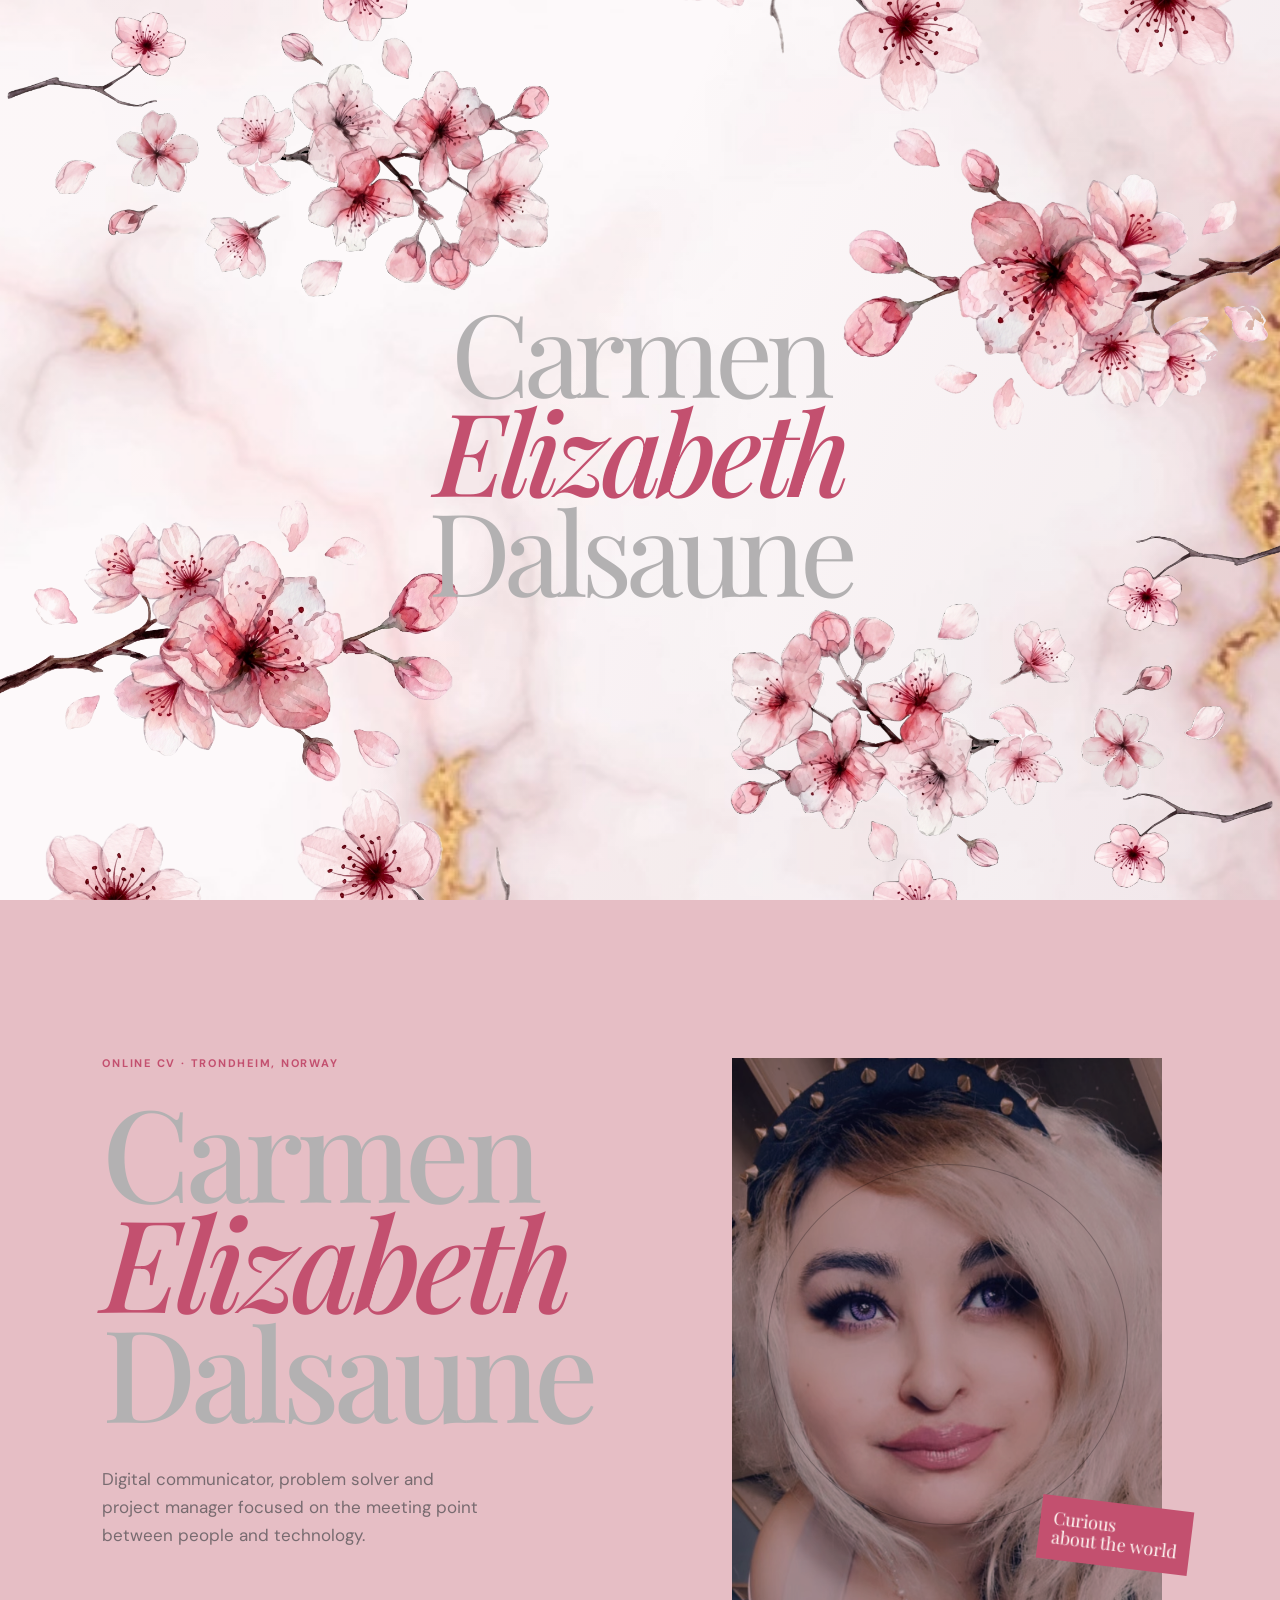
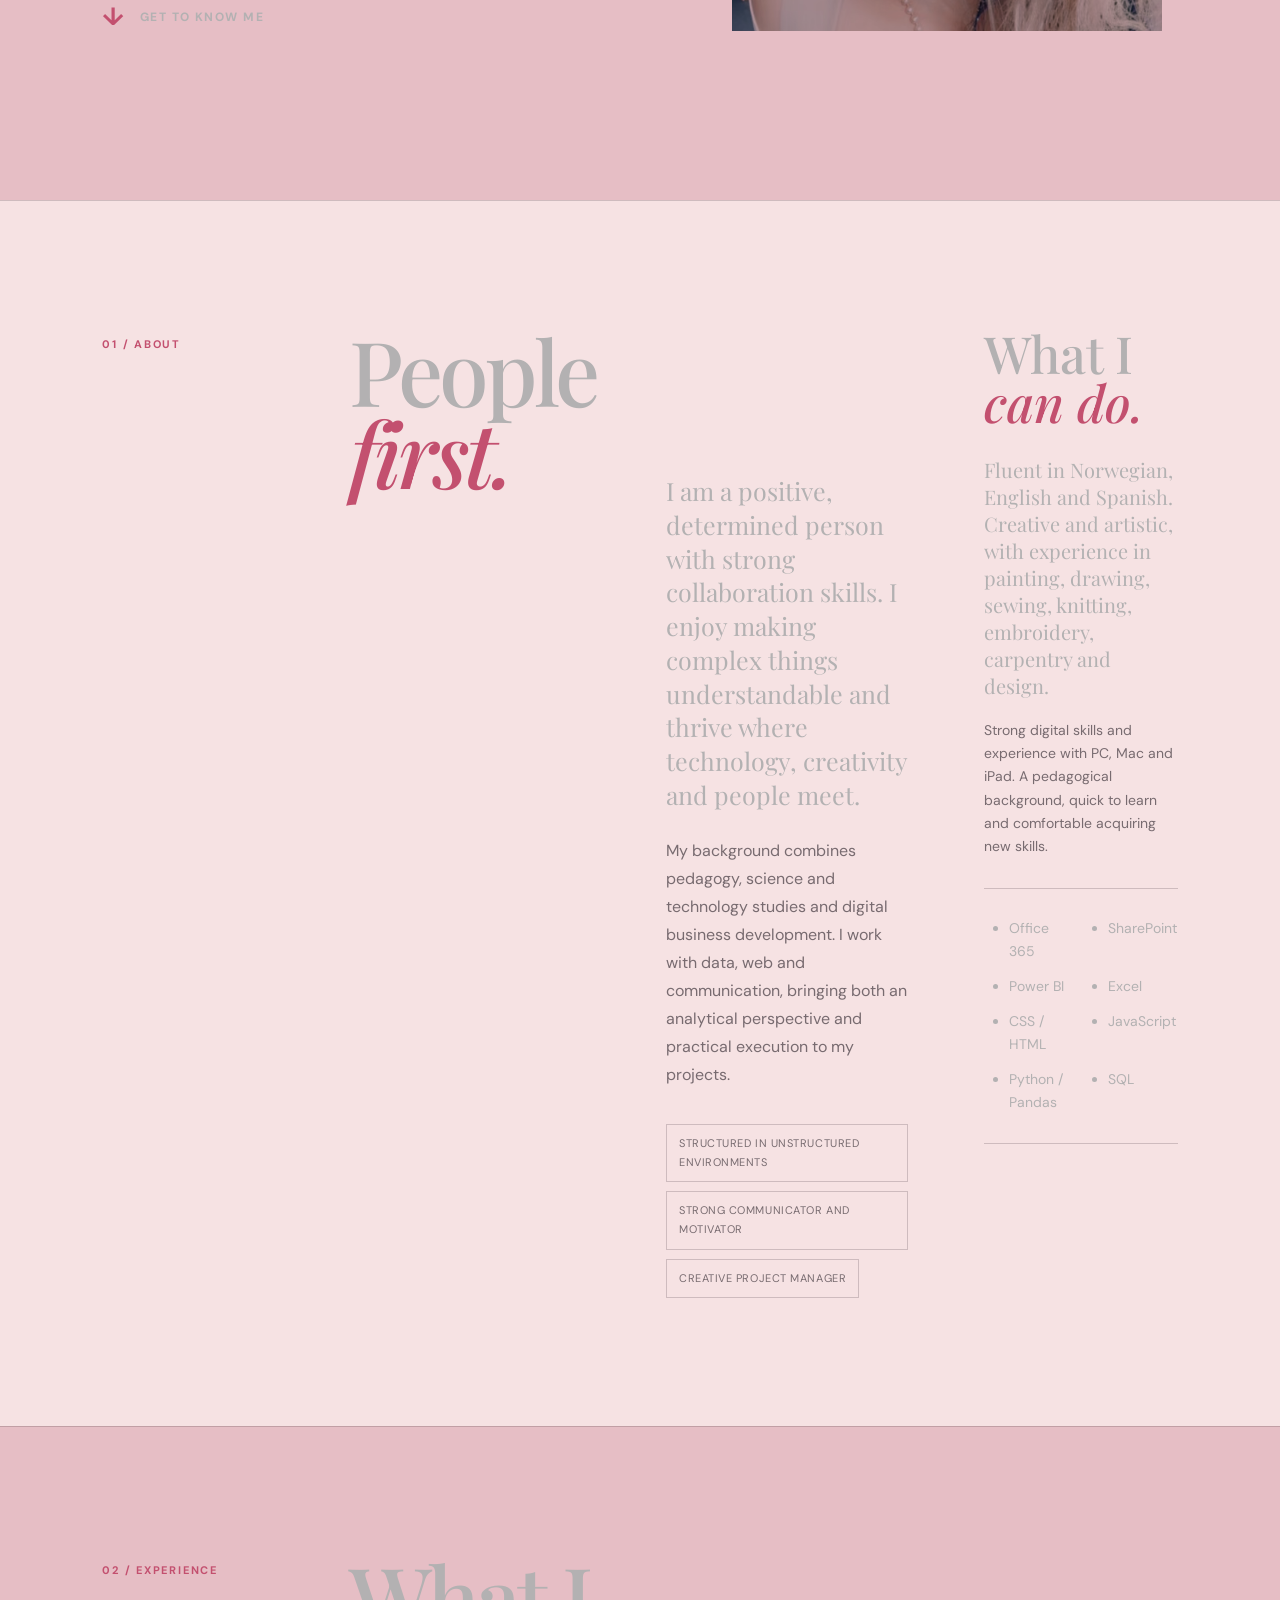
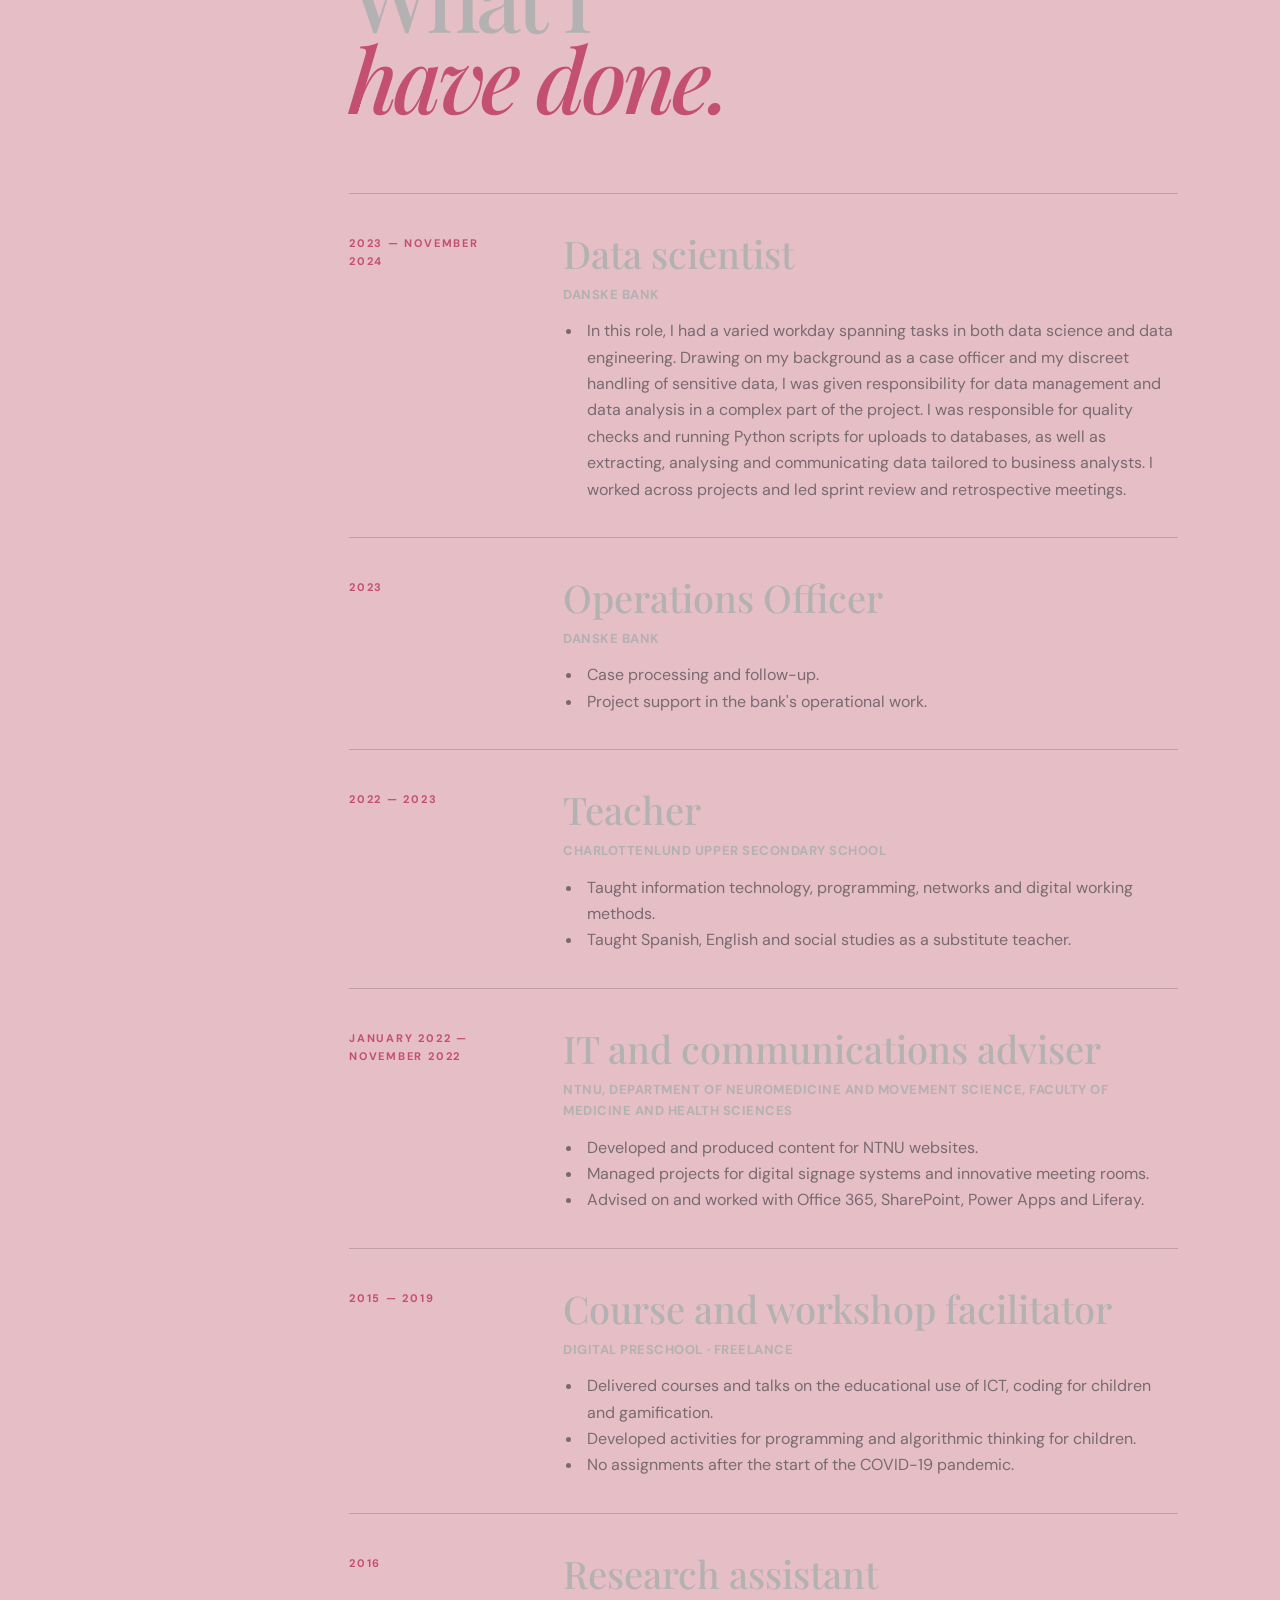
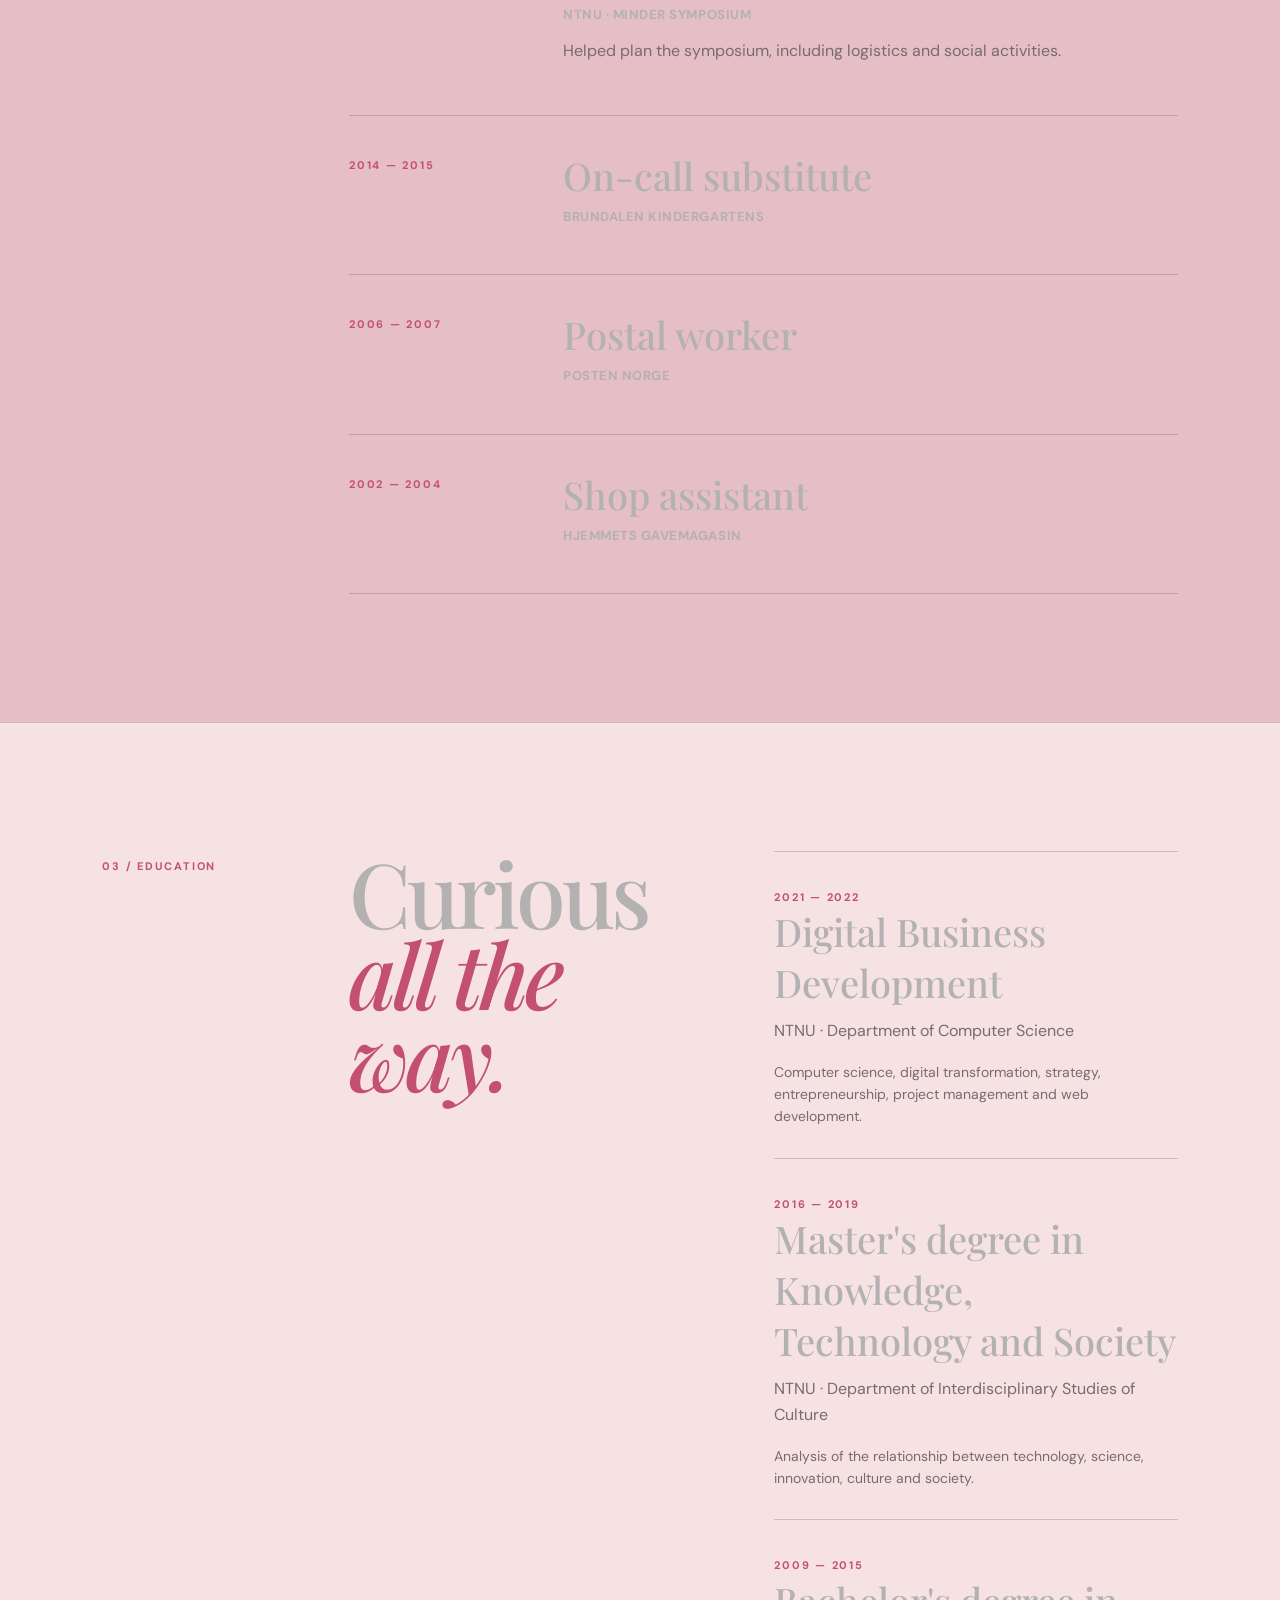
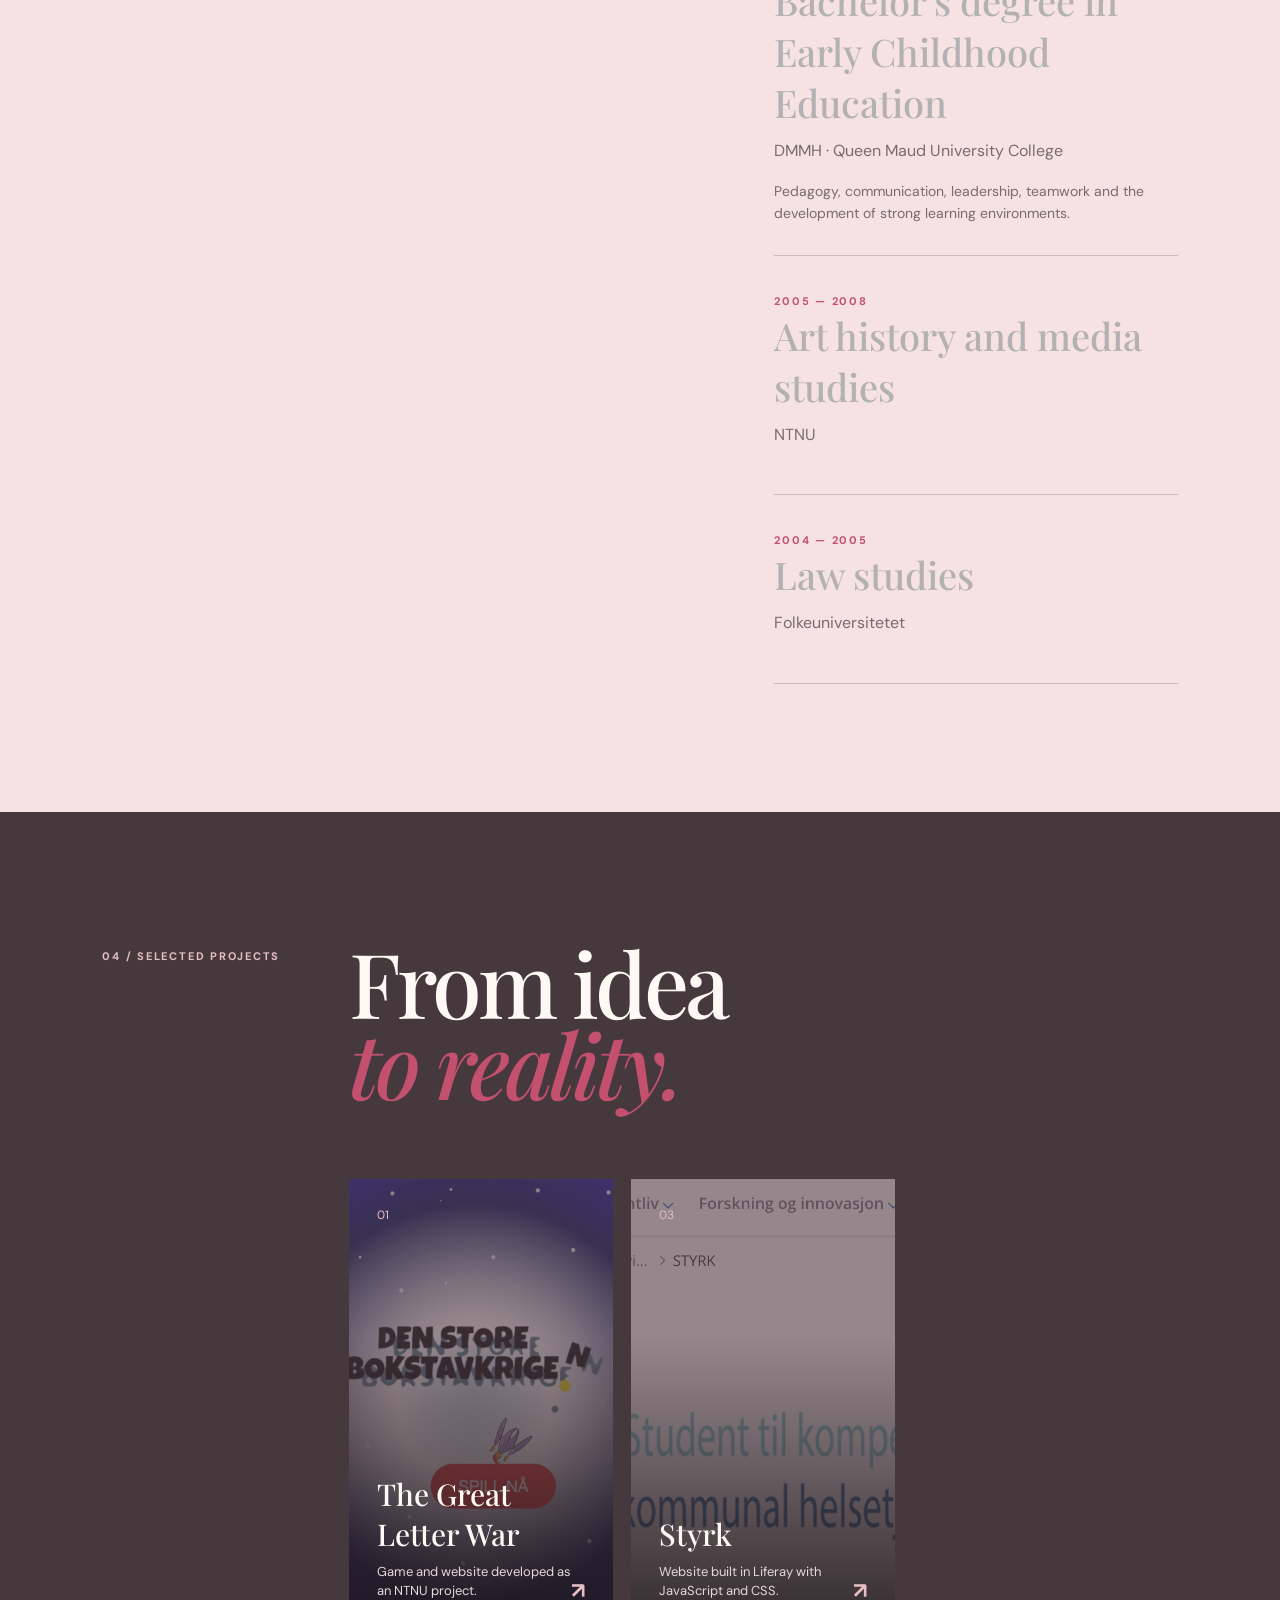
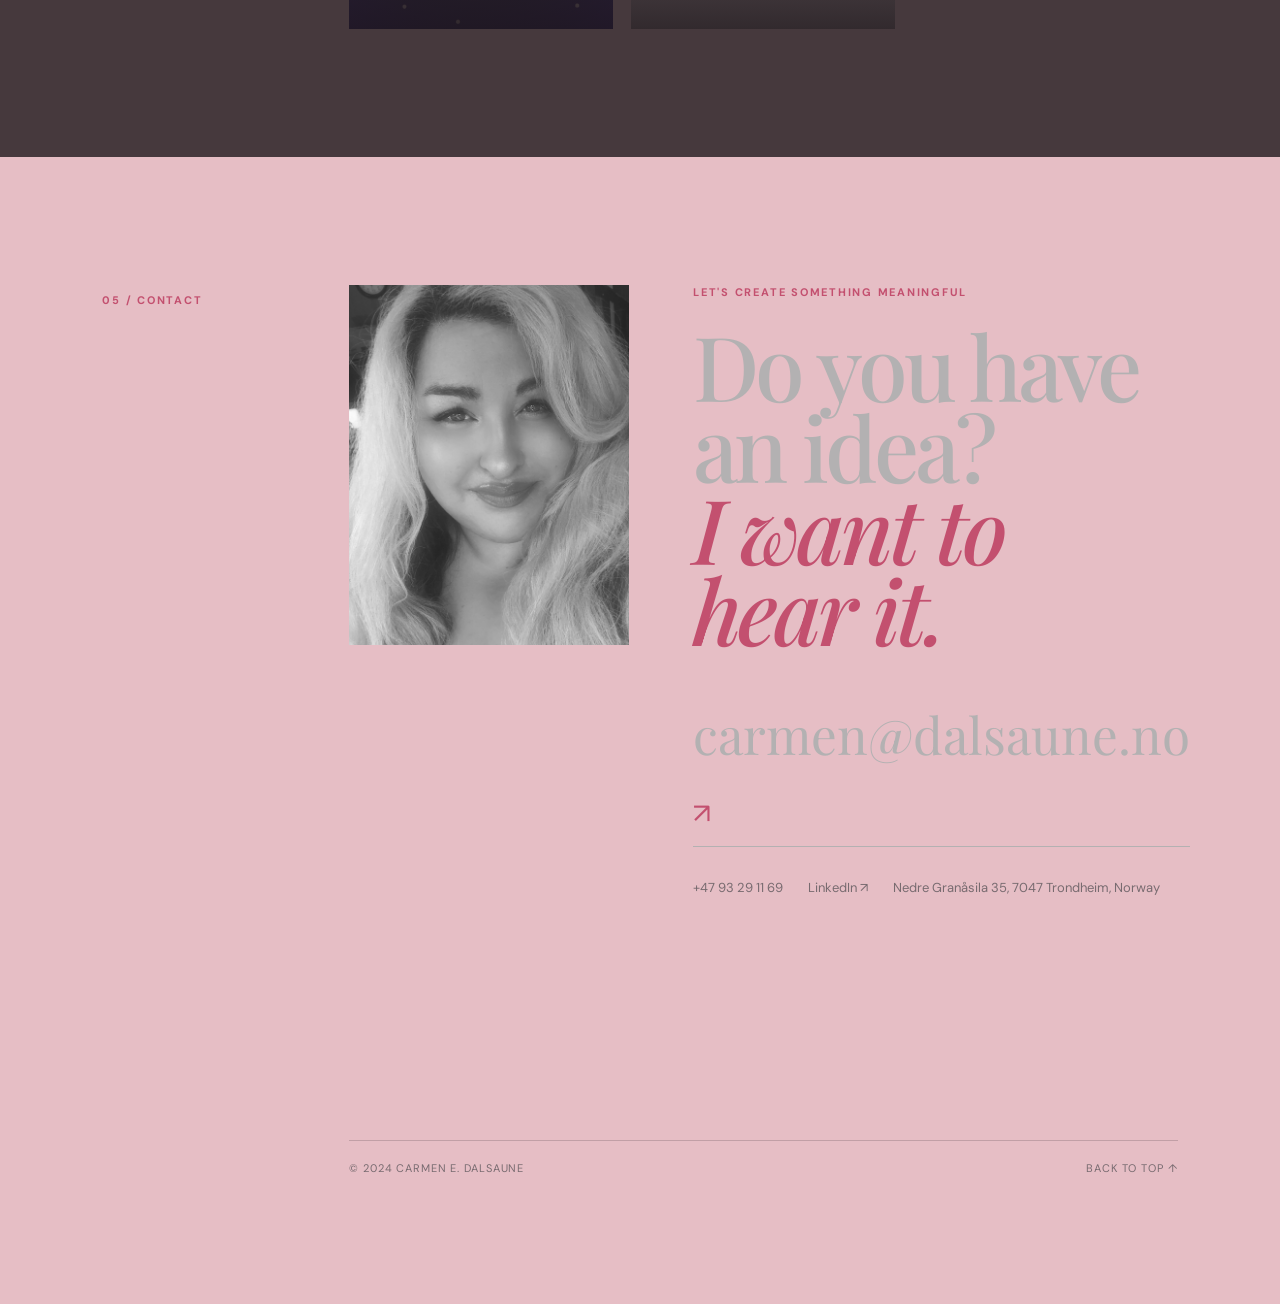
==== carmen-cv/index-en.html @ e058fd92 "update text and design, add english version" ====
<!DOCTYPE html>
<html lang="en">
<head>
    <meta charset="UTF-8">
    <meta name="viewport" content="width=device-width, initial-scale=1.0">
    <meta name="description" content="Online CV for Carmen Elizabeth Dalsaune">
    <link rel="preconnect" href="https://fonts.googleapis.com">
    <link rel="preconnect" href="https://fonts.gstatic.com" crossorigin>
    <link href="https://fonts.googleapis.com/css2?family=DM+Sans:wght@400;500;700&family=Playfair+Display:ital,wght@0,500;0,600;1,500&display=swap" rel="stylesheet">
    <link rel="stylesheet" href="style.css">
    <title>Carmen Elizabeth Dalsaune | CV</title>
</head>
<body>
    <div class="intro-screen" aria-hidden="true"><p class="intro-name">Carmen<br><em>Elizabeth</em><br>Dalsaune</p></div>
    <div class="flower-layer flowers-topleft" aria-hidden="true"></div><div class="flower-layer flowers-topright" aria-hidden="true"></div><div class="flower-layer flowers-bottomright" aria-hidden="true"></div><div class="flower-layer flowers-bottomleft" aria-hidden="true"></div>
    <header class="site-header">
        <a class="logo" href="#top" aria-label="Back to top">CED<span>.</span></a>
        <nav aria-label="Main menu"><a href="#about">About</a><a href="#experience">Experience</a><a href="#education">Education</a><a href="#skills">Skills</a><a href="#contact">Contact</a></nav>
        <div class="language-switch" aria-label="Language"><a href="index.html">Norsk</a><a class="language-active" href="index-en.html">English</a></div>
    </header>
    <main id="top">
        <section class="hero section-frame" aria-labelledby="hero-title"><div class="hero-copy"><p class="eyebrow">Online CV · Trondheim, Norway</p><h1 id="hero-title">Carmen<br><em>Elizabeth</em><br>Dalsaune</h1><p class="hero-intro">Digital communicator, problem solver and project manager focused on the meeting point between people and technology.</p><a class="scroll-link" href="#about"><span>↓</span> Get to know me</a></div><div class="hero-image-wrap"><img src="img/carmen.png" alt="Portrait of Carmen Elizabeth Dalsaune"><span class="image-note">Curious<br>about the world</span></div><p class="hero-side-note">CV / 2024—<br>Development · communication<br>technology</p></section>
        <section id="about" class="content-section section-frame light-section" aria-labelledby="about-title"><div class="section-label">01 / About</div><div class="section-content intro-grid"><h2 id="about-title">People<br><em>first.</em></h2><div class="rich-copy"><p class="lead">I am a positive, determined person with strong collaboration skills. I enjoy making complex things understandable and thrive where technology, creativity and people meet.</p><p>My background combines pedagogy, science and technology studies and digital business development. I work with data, web and communication, bringing both an analytical perspective and practical execution to my projects.</p><div class="fact-list"><span>Structured in unstructured environments</span><span>Strong communicator and motivator</span><span>Creative project manager</span></div></div><aside id="skills" class="skills-side" aria-labelledby="skills-title"><h3 id="skills-title">What I<br><em>can do.</em></h3><p class="lead">Fluent in Norwegian, English and Spanish. Creative and artistic, with experience in painting, drawing, sewing, knitting, embroidery, carpentry and design.</p><p>Strong digital skills and experience with PC, Mac and iPad. A pedagogical background, quick to learn and comfortable acquiring new skills.</p><ul class="skills-list"><li>Office 365</li><li>SharePoint</li><li>Power BI</li><li>Excel</li><li>CSS / HTML</li><li>JavaScript</li><li>Python / Pandas</li><li>SQL</li></ul></aside></div></section>
        <section id="experience" class="content-section section-frame" aria-labelledby="experience-title"><div class="section-label">02 / Experience</div><div class="section-content"><h2 id="experience-title">What I<br><em>have done.</em></h2><div class="timeline">
            <article class="timeline-item featured"><p class="date">2023 — November 2024</p><div><h3>Data scientist</h3><p class="company">Danske Bank</p><ul class="experience-points"><li>In this role, I had a varied workday spanning tasks in both data science and data engineering. Drawing on my background as a case officer and my discreet handling of sensitive data, I was given responsibility for data management and data analysis in a complex part of the project. I was responsible for quality checks and running Python scripts for uploads to databases, as well as extracting, analysing and communicating data tailored to business analysts. I worked across projects and led sprint review and retrospective meetings.</li></ul></div></article>
            <article class="timeline-item"><p class="date">2023</p><div><h3>Operations Officer</h3><p class="company">Danske Bank</p><ul class="experience-points"><li>Case processing and follow-up.</li><li>Project support in the bank's operational work.</li></ul></div></article>
            <article class="timeline-item"><p class="date">2022 — 2023</p><div><h3>Teacher</h3><p class="company">Charlottenlund Upper Secondary School</p><ul class="experience-points"><li>Taught information technology, programming, networks and digital working methods.</li><li>Taught Spanish, English and social studies as a substitute teacher.</li></ul></div></article>
            <article class="timeline-item"><p class="date">January 2022 — November 2022</p><div><h3>IT and communications adviser</h3><p class="company">NTNU, Department of Neuromedicine and Movement Science, Faculty of Medicine and Health Sciences</p><ul class="experience-points"><li>Developed and produced content for NTNU websites.</li><li>Managed projects for digital signage systems and innovative meeting rooms.</li><li>Advised on and worked with Office 365, SharePoint, Power Apps and Liferay.</li></ul></div></article>
            <article class="timeline-item"><p class="date">2015 — 2019</p><div><h3>Course and workshop facilitator</h3><p class="company">Digital Preschool · freelance</p><ul class="experience-points"><li>Delivered courses and talks on the educational use of ICT, coding for children and gamification.</li><li>Developed activities for programming and algorithmic thinking for children.</li><li>No assignments after the start of the COVID-19 pandemic.</li></ul></div></article>
            <article class="timeline-item"><p class="date">2016</p><div><h3>Research assistant</h3><p class="company">NTNU · Minder Symposium</p><p>Helped plan the symposium, including logistics and social activities.</p></div></article><article class="timeline-item"><p class="date">2014 — 2015</p><div><h3>On-call substitute</h3><p class="company">Brundalen kindergartens</p></div></article><article class="timeline-item"><p class="date">2006 — 2007</p><div><h3>Postal worker</h3><p class="company">Posten Norge</p></div></article><article class="timeline-item"><p class="date">2002 — 2004</p><div><h3>Shop assistant</h3><p class="company">Hjemmets gavemagasin</p></div></article>
        </div></div></section>
        <section id="education" class="content-section section-frame light-section" aria-labelledby="education-title"><div class="section-label">03 / Education</div><div class="section-content education-grid"><h2 id="education-title">Curious<br><em>all the way.</em></h2><div class="education-list"><article><p class="date">2021 — 2022</p><h3>Digital Business Development</h3><p>NTNU · Department of Computer Science</p><span>Computer science, digital transformation, strategy, entrepreneurship, project management and web development.</span></article><article><p class="date">2016 — 2019</p><h3>Master's degree in Knowledge, Technology and Society</h3><p>NTNU · Department of Interdisciplinary Studies of Culture</p><span>Analysis of the relationship between technology, science, innovation, culture and society.</span></article><article><p class="date">2009 — 2015</p><h3>Bachelor's degree in Early Childhood Education</h3><p>DMMH · Queen Maud University College</p><span>Pedagogy, communication, leadership, teamwork and the development of strong learning environments.</span></article><article><p class="date">2005 — 2008</p><h3>Art history and media studies</h3><p>NTNU</p></article><article><p class="date">2004 — 2005</p><h3>Law studies</h3><p>Folkeuniversitetet</p></article></div></div></section>
        <section id="projects" class="content-section section-frame projects-section" aria-labelledby="projects-title"><div class="section-label">04 / Selected projects</div><div class="section-content"><h2 id="projects-title">From idea<br><em>to reality.</em></h2><div class="project-grid"><a class="project-card project-game" href="bokstavkrigen/" target="_blank" rel="noreferrer"><img src="img/bokstavkrigen.jpg" alt="The Great Letter War"><span class="project-number">01</span><div><h3>The Great Letter War</h3><p>Game and website developed as an NTNU project.</p></div><b>↗</b></a><a class="project-card" href="https://www.ntnu.no/inb/styrk" target="_blank" rel="noreferrer"><img src="img/styrk.jpg" alt="Styrk website"><span class="project-number">03</span><div><h3>Styrk</h3><p>Website built in Liferay with JavaScript and CSS.</p></div><b>↗</b></a></div></div></section>
    </main>
    <footer id="contact" class="contact-section section-frame"><div class="section-label">05 / Contact</div><div class="contact-content"><div class="contact-details"><p class="eyebrow">Let's create something meaningful</p><h2>Do you have an idea?<br><em>I want to hear it.</em></h2><a class="email-link" href="mailto:carmen@dalsaune.no">carmen@dalsaune.no <span>↗</span></a><div class="contact-meta"><a href="tel:+4793291169">+47 93 29 11 69</a><a href="https://www.linkedin.com/in/carmen-elizabeth-dalsaune-a63144115/" target="_blank" rel="noreferrer">LinkedIn ↗</a><span>Nedre Granåsila 35, 7047 Trondheim, Norway</span></div></div><img class="contact-photo" src="img/IMG_3038.png" alt="Portrait of Carmen Elizabeth Dalsaune"><div class="footer-bottom"><span>© 2024 Carmen E. Dalsaune</span><a href="#top">Back to top ↑</a></div></div></footer>
    <script>function updateFlowerPosition() { document.body.classList.toggle("flowers-scattered", window.scrollY > 40); } window.addEventListener("scroll", updateFlowerPosition, { passive: true }); updateFlowerPosition();</script>
</body>
</html>
---- carmen-cv/style.css ----
:root {
    --ink: #b3b1b2;
    --muted: #786b70;
    --rose: #e6bec5;
    --rose-deep: #c3506f;
    --cream: #fff9f5;
    --line: rgba(48, 39, 43, .2);
    --serif: "Playfair Display", Georgia, serif;
    --sans: "DM Sans", Helvetica, sans-serif;
}

* { box-sizing: border-box; }
html { scroll-behavior: smooth; overflow-x: hidden; }
body { margin: 0; overflow-x: hidden; color: var(--ink); background: var(--rose); font-family: var(--sans); }
body::before { content: ""; position: fixed; inset: 0; z-index: -1; pointer-events: none; background: linear-gradient(115deg, rgba(255,255,255,.25), transparent 42%, rgba(111,50,69,.08)), url("img/pinkmarble.jpg") center / cover; opacity: .9; }
a { color: inherit; text-decoration: none; }
.intro-screen { position: relative; z-index: 25; display: grid; place-content: center; width: 100%; height: 100svh; min-height: 620px; padding: 24px; text-align: center; pointer-events: none; transition: opacity .8s ease, visibility 0s linear .8s; }
.intro-name { margin: 0; color: var(--ink); font-family: var(--serif); font-size: clamp(58px, 9vw, 132px); line-height: .86; letter-spacing: -.055em; }
.intro-name em { color: var(--rose-deep); font-weight: 500; }
.flowers-scattered .intro-screen { opacity: 0; visibility: hidden; }
.flower-layer { position: fixed; z-index: 20; display: block; width: 48%; height: 48%; pointer-events: none; background-repeat: no-repeat; background-size: cover; transition: transform 1.4s cubic-bezier(.77, 0, .18, 1); }
.flowers-topleft { top: 0; left: 0; height: 48%; background-image: url("img/sakura-topleft.png"); background-position: right bottom; transform: translate(0, 0); }
.flowers-topright { top: 0; right: 0; background-image: url("img/sakura-topright.png"); background-position: left bottom; transform: translate(0, 0); }
.flowers-bottomright { right: 0; bottom: 0; height: 48%; background-image: url("img/sakura-bottomright.png"); background-position: left top; transform: translate(0, 0); }
.flowers-bottomleft { bottom: 0; left: 0; background-image: url("img/sakura-bottomleft.png"); background-position: right top; transform: translate(0, 0); }
.flowers-scattered .flowers-topleft { transform: translate(-44%, -44%); }
.flowers-scattered .flowers-topright { transform: translate(44%, -44%); }
.flowers-scattered .flowers-bottomright { transform: translate(44%, 44%); }
.flowers-scattered .flowers-bottomleft { transform: translate(-44%, 44%); }
.hero-copy, .hero-image-wrap, .hero-side-note { transition: opacity .8s ease; }
body:not(.flowers-scattered) .hero-copy, body:not(.flowers-scattered) .hero-image-wrap, body:not(.flowers-scattered) .hero-side-note { opacity: 0; }
body.flowers-scattered .hero-copy, body.flowers-scattered .hero-image-wrap, body.flowers-scattered .hero-side-note { opacity: 1; }
.site-header { position: fixed; z-index: 10; top: 0; left: 0; right: 0; display: flex; align-items: center; justify-content: space-between; padding: 24px 5vw; color: var(--ink); mix-blend-mode: multiply; }
.site-header { transition: opacity .8s ease, visibility 0s linear .8s; }
body:not(.flowers-scattered) .site-header { opacity: 0; visibility: hidden; }
body.flowers-scattered .site-header { opacity: 1; visibility: visible; }
.logo { font-family: var(--serif); font-size: 28px; letter-spacing: .04em; }
.logo span { color: var(--rose-deep); }
nav { position: absolute; left: 50%; display: flex; gap: clamp(16px, 3vw, 44px); transform: translateX(-50%); font-size: 12px; font-weight: 700; letter-spacing: .08em; text-transform: uppercase; }
nav a, .contact-meta a, .footer-bottom a { border-bottom: 1px solid transparent; transition: border-color .25s ease; }
nav a:hover, .contact-meta a:hover, .footer-bottom a:hover { border-color: currentColor; }
.language-switch { display: flex; gap: 12px; margin-left: auto; padding-left: 24px; font-size: 11px; font-weight: 700; letter-spacing: .08em; text-transform: uppercase; }
.language-switch a { border-bottom: 1px solid transparent; }
.language-switch a:hover, .language-switch .language-active { border-color: currentColor; }
.section-frame { padding: 10vw 8vw; position: relative; }
.hero { min-height: 100vh; display: grid; grid-template-columns: minmax(280px, 1fr) minmax(250px, 36vw); align-items: center; gap: 8vw; padding-top: 13vh; }
.hero-copy { position: relative; z-index: 1; }
.eyebrow, .section-label, .date { font-size: 11px; font-weight: 700; letter-spacing: .16em; text-transform: uppercase; }
.eyebrow { color: var(--rose-deep); margin: 0 0 25px; }
h1, h2, h3, p { margin-top: 0; }
h1, h2 { font-family: var(--serif); font-weight: 500; letter-spacing: -.045em; }
h1 { font-size: clamp(58px, 10vw, 150px); line-height: .86; margin-bottom: 40px; }
h1 em, h2 em { color: var(--rose-deep); font-weight: 500; }
.hero-intro { max-width: 390px; color: var(--muted); font-size: 17px; line-height: 1.65; }
.scroll-link { display: inline-flex; align-items: center; gap: 14px; margin-top: 34px; font-size: 12px; font-weight: 700; letter-spacing: .12em; text-transform: uppercase; }
.scroll-link span { font-size: 25px; color: var(--rose-deep); }
.hero-image-wrap { position: relative; align-self: stretch; display: flex; align-items: center; justify-content: center; }
.hero-image-wrap::before { content: ""; position: absolute; width: 78%; aspect-ratio: 1; border: 1px solid rgba(48,39,43,.3); border-radius: 50%; transform: rotate(-13deg); }
.hero-image-wrap img { width: min(100%, 430px); aspect-ratio: 3 / 4; object-fit: cover; object-position: center top; filter: saturate(.75); mix-blend-mode: multiply; position: relative; z-index: 1; }
.image-note { position: absolute; right: -3%; bottom: 16%; z-index: 2; padding: 13px; color: var(--cream); background: var(--rose-deep); font-family: var(--serif); font-size: 18px; line-height: 1.05; transform: rotate(7deg); }
.hero-side-note { position: absolute; bottom: 7vw; right: 5vw; color: var(--muted); font-size: 10px; line-height: 1.6; letter-spacing: .13em; text-transform: uppercase; }
.content-section { min-height: 100vh; display: grid; grid-template-columns: 17% 1fr; gap: 5vw; border-top: 1px solid var(--line); }
.light-section { background: rgba(255, 249, 245, .62); }
.section-label { color: var(--rose-deep); padding-top: 8px; }
.section-content { max-width: 1050px; width: 100%; }
h2 { font-size: clamp(52px, 7vw, 105px); line-height: .91; margin-bottom: 75px; }
.intro-grid { display: grid; grid-template-columns: minmax(240px, .8fr) minmax(0, 1fr) minmax(0, .8fr); gap: 6vw; align-items: start; }
.intro-grid > h2 { margin-right: 1vw; }
.education-grid { display: grid; grid-template-columns: minmax(220px, .8fr) 1fr; gap: 8vw; align-items: start; }
.rich-copy { max-width: 590px; margin-top: 145px; color: var(--muted); font-size: 16px; line-height: 1.75; }
.rich-copy .lead { color: var(--ink); font-family: var(--serif); font-size: 25px; line-height: 1.35; }
.fact-list { display: flex; flex-wrap: wrap; gap: 9px; margin-top: 35px; }
.fact-list span { border: 1px solid var(--line); padding: 9px 12px; font-size: 11px; text-transform: uppercase; letter-spacing: .05em; }
.timeline { border-top: 1px solid var(--line); }
.timeline-item { display: grid; grid-template-columns: 150px minmax(0, 1fr); gap: 5vw; padding: 34px 0; border-bottom: 1px solid var(--line); }
.timeline-item .date, .education-list .date { color: var(--rose-deep); margin: 6px 0 0; }
.timeline-item h3, .education-list h3 { overflow-wrap: anywhere; font-family: var(--serif); font-size: clamp(24px, 3vw, 38px); font-weight: 500; margin-bottom: 5px; }
.timeline-item p, .education-list p { color: var(--muted); line-height: 1.65; }
.timeline-item .company { overflow-wrap: anywhere; color: var(--ink); font-size: 13px; font-weight: 700; letter-spacing: .04em; text-transform: uppercase; }
.timeline-item > div > p:last-child { max-width: 650px; }
.experience-points { max-width: 700px; margin: 12px 0 0; padding-left: 20px; color: var(--muted); line-height: 1.65; }
.experience-points li { padding-left: 4px; }
.education-list { border-top: 1px solid var(--line); }
.education-list article { padding: 30px 0; border-bottom: 1px solid var(--line); }
.education-list h3 { margin-bottom: 10px; }
.education-list span { display: block; max-width: 620px; color: var(--muted); font-size: 14px; line-height: 1.6; }
.skills-side { color: var(--muted); font-size: 14px; line-height: 1.65; }
.skills-side h3 { margin: 0 0 30px; color: var(--ink); font-family: var(--serif); font-size: clamp(35px, 4vw, 58px); font-weight: 500; line-height: .95; }
.skills-side h3 em { color: var(--rose-deep); font-weight: 500; }
.skills-side .lead { color: var(--ink); font-family: var(--serif); font-size: 20px; line-height: 1.35; }
.skills-list { display: grid; grid-template-columns: repeat(2, minmax(0, 1fr)); gap: 0 30px; margin: 30px 0 0; padding: 22px 0 22px 25px; border-top: 1px solid var(--line); border-bottom: 1px solid var(--line); color: var(--ink); }
.skills-list li { padding: 6px 0; }
.projects-section { background: rgba(48,39,43,.88); color: var(--cream); }
.projects-section .section-label { color: var(--rose); }
.project-grid { display: grid; grid-template-columns: repeat(3, 1fr); gap: 18px; }
.project-card { min-height: 450px; display: flex; flex-direction: column; position: relative; overflow: hidden; padding: 28px; background: #59464b; transition: transform .35s ease; }
.project-card:hover { transform: translateY(-8px); }
.project-card img { position: absolute; inset: 0; width: 100%; height: 100%; object-fit: cover; opacity: .36; transition: transform .5s ease, opacity .5s ease; }
.project-card:hover img { opacity: .55; transform: scale(1.04); }
.project-card::after { content: ""; position: absolute; inset: 35% 0 0; background: linear-gradient(transparent, rgba(25,18,22,.8)); }
.project-card > *:not(img) { position: relative; z-index: 1; }
.project-number { font-size: 12px; color: var(--rose); }
.project-card div { margin-top: auto; }
.project-card h3 { margin-bottom: 8px; font-family: var(--serif); font-size: 30px; font-weight: 500; }
.project-card p { max-width: 250px; margin: 0; color: #e7d9da; font-size: 13px; line-height: 1.5; }
.project-card b { position: absolute; right: 28px; bottom: 24px; font-size: 22px; color: var(--rose); }
.contact-section { min-height: 75vh; background: var(--rose); display: grid; grid-template-columns: 17% 1fr; gap: 5vw; }
.contact-content { width: 100%; display: grid; grid-template-columns: 280px minmax(0, 1fr); gap: 5vw; align-items: start; }
.contact-details { min-width: 0; grid-column: 2; }
.contact-content h2 { margin-bottom: 50px; }
.email-link { display: inline-block; border-bottom: 1px solid var(--ink); padding-bottom: 10px; font-family: var(--serif); font-size: clamp(25px, 4vw, 55px); }
.email-link span { color: var(--rose-deep); font-family: var(--sans); font-size: .55em; }
.contact-meta { display: flex; flex-wrap: wrap; gap: 25px; margin-top: 32px; color: var(--muted); font-size: 13px; }
.contact-photo { display: block; grid-column: 1; grid-row: 1; width: 100%; max-height: 360px; margin: 0; object-fit: cover; object-position: center; }
.footer-bottom { grid-column: 1 / -1; display: flex; justify-content: space-between; margin-top: 14vw; padding-top: 20px; border-top: 1px solid var(--line); color: var(--muted); font-size: 11px; letter-spacing: .08em; text-transform: uppercase; }

@media (max-width: 1100px) and (min-width: 721px) {
    .intro-grid { grid-template-columns: minmax(220px, .8fr) minmax(0, 1fr); gap: 6vw; }
    .rich-copy { margin-top: 110px; }
    .skills-side { grid-column: 2; margin-top: 25px; padding-top: 25px; border-top: 1px solid var(--line); }
}

@media (max-width: 720px) {
    .site-header { padding: 18px 6vw; }
    nav { gap: 12px; font-size: 9px; }
    nav a:nth-child(2), nav a:nth-child(3) { display: none; }
    .language-switch { gap: 8px; padding-left: 12px; font-size: 8px; }
    .section-frame { padding: 25vw 7vw 20vw; }
    .hero { display: block; min-height: 100svh; padding-top: 28vw; }
    h1 { font-size: clamp(58px, 17vw, 100px); }
    .hero-image-wrap { height: 56vw; max-height: 390px; margin-top: 35px; justify-content: flex-end; }
    .hero-image-wrap img { width: 58%; height: 100%; }
    .hero-side-note { display: none; }
    .image-note { right: 9%; bottom: 5%; }
    .content-section, .contact-section { display: block; min-height: auto; }
    .contact-content { display: block; }
    .contact-details { grid-column: auto; }
    .section-label { margin-bottom: 45px; }
    h2 { margin-bottom: 48px; }
    .intro-grid, .education-grid { display: block; }
    .skills-side { margin-top: 55px; }
    .intro-grid h2 { margin-bottom: 40px; }
    .rich-copy { margin-top: 0; }
    .timeline-item { grid-template-columns: 1fr; gap: 10px; padding: 27px 0; }
    .timeline-item .date { margin: 0; }
    .project-grid { grid-template-columns: 1fr; }
    .project-card { min-height: 330px; }
    .contact-content h2 { margin-bottom: 40px; }
    .contact-photo { width: min(72vw, 280px); margin: 45px 0 0; }
    .email-link { max-width: 100%; overflow-wrap: anywhere; }
    .footer-bottom { margin-top: 25vw; }
    .flower-layer { width: 56%; height: 42%; }
    .flowers-topleft { height: 42%; }
    .flowers-bottomright { height: 42%; }
}
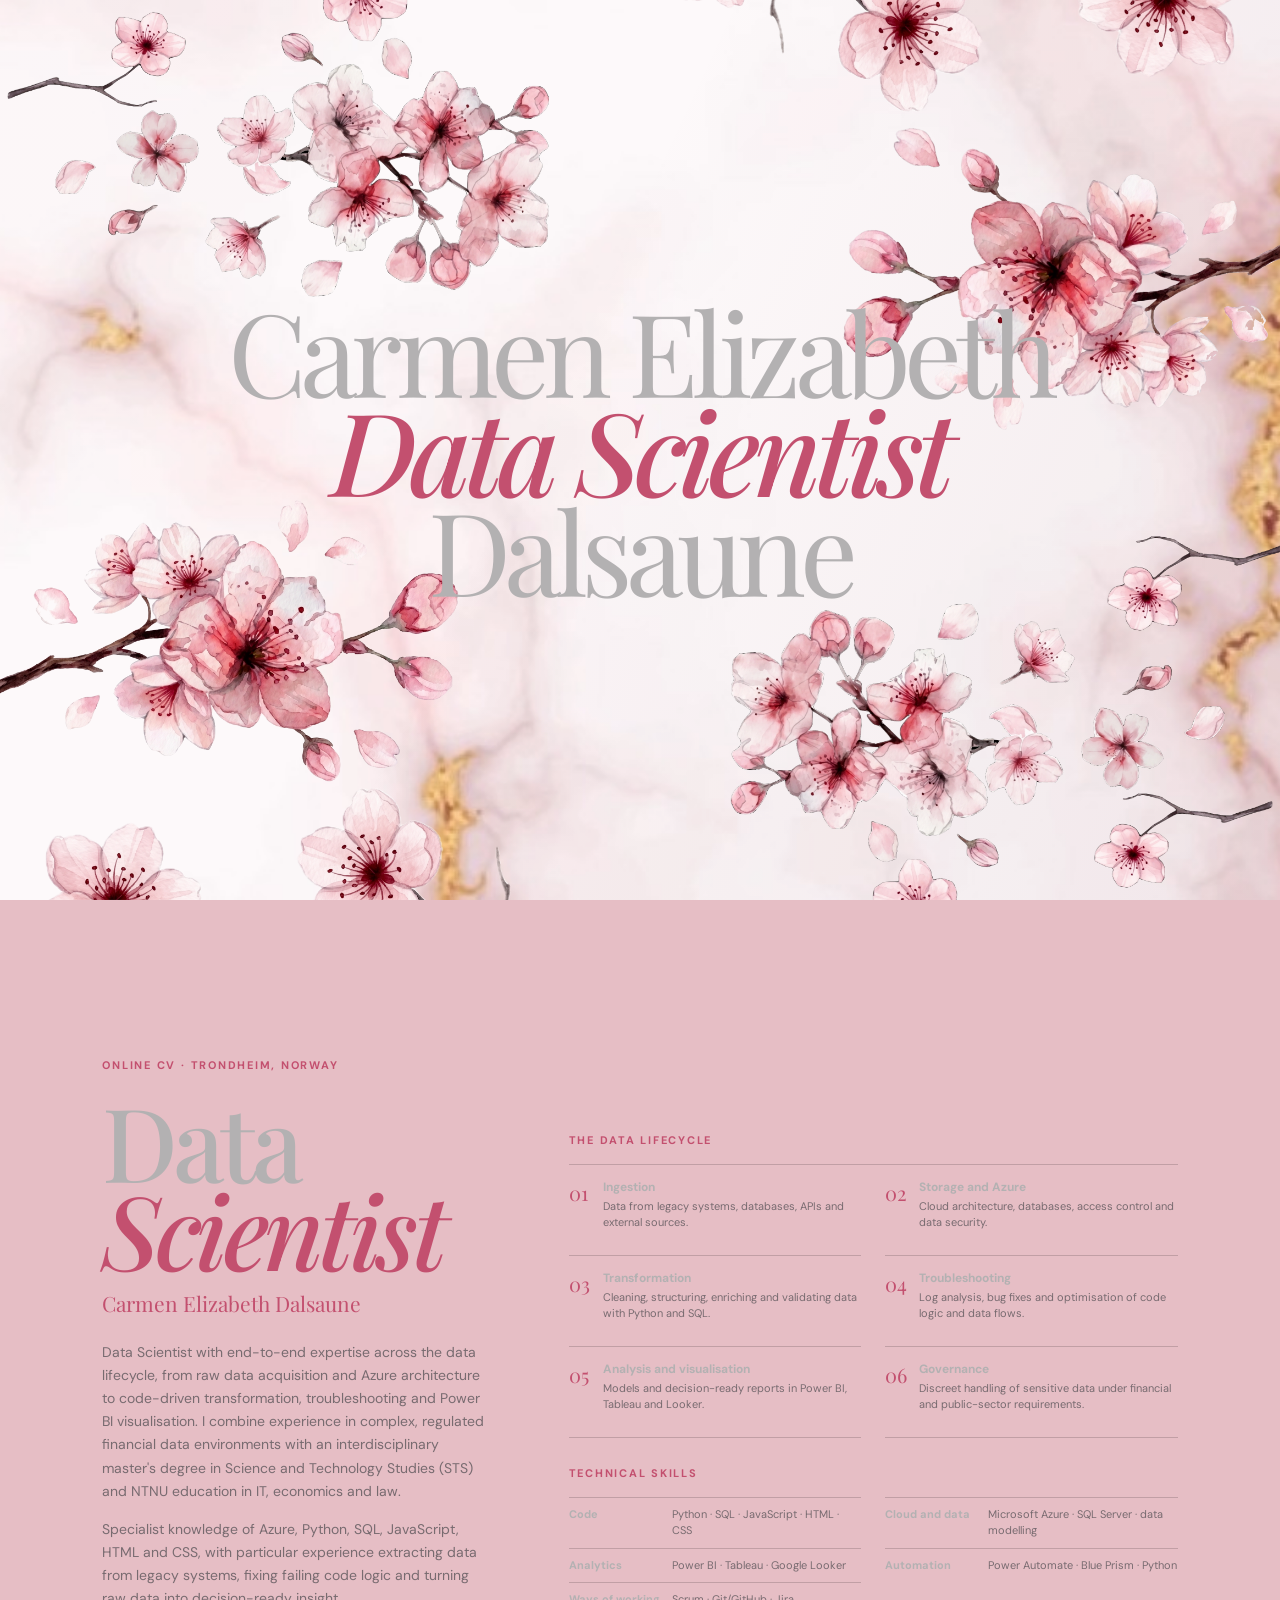
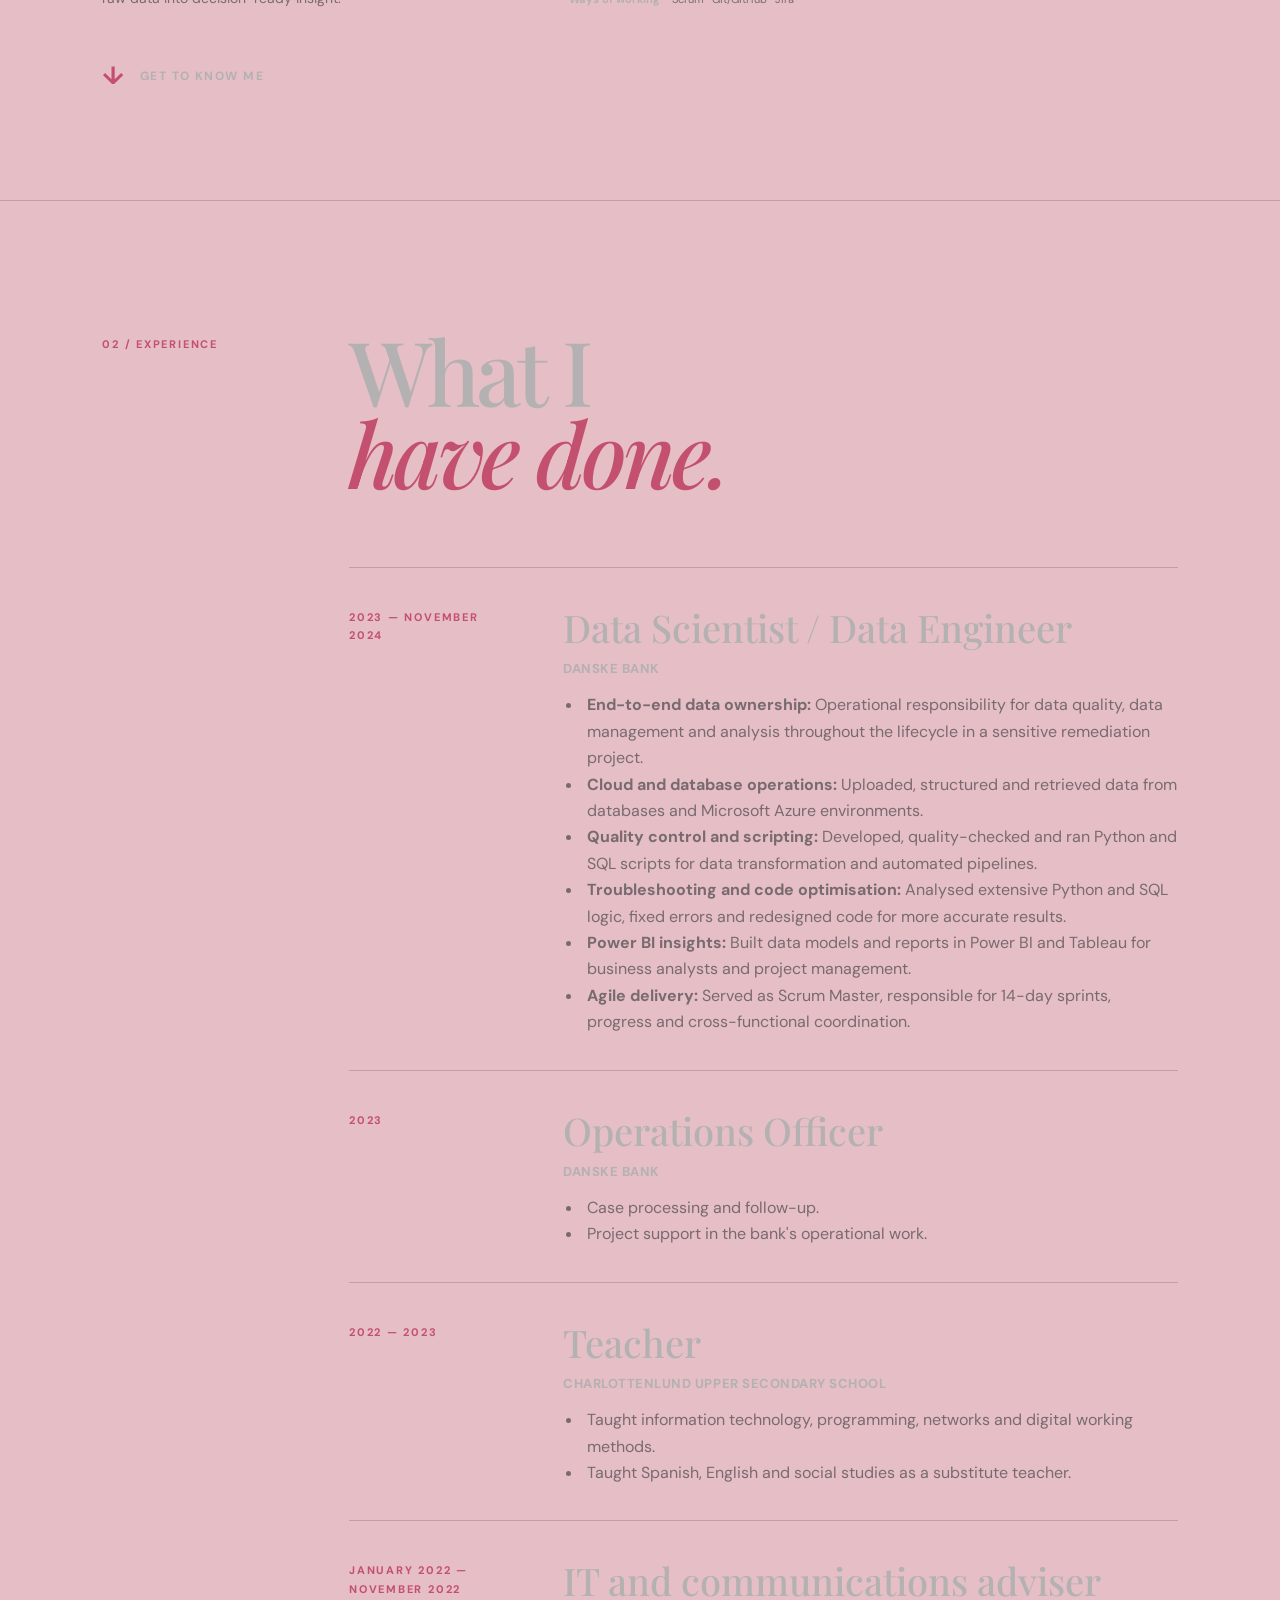
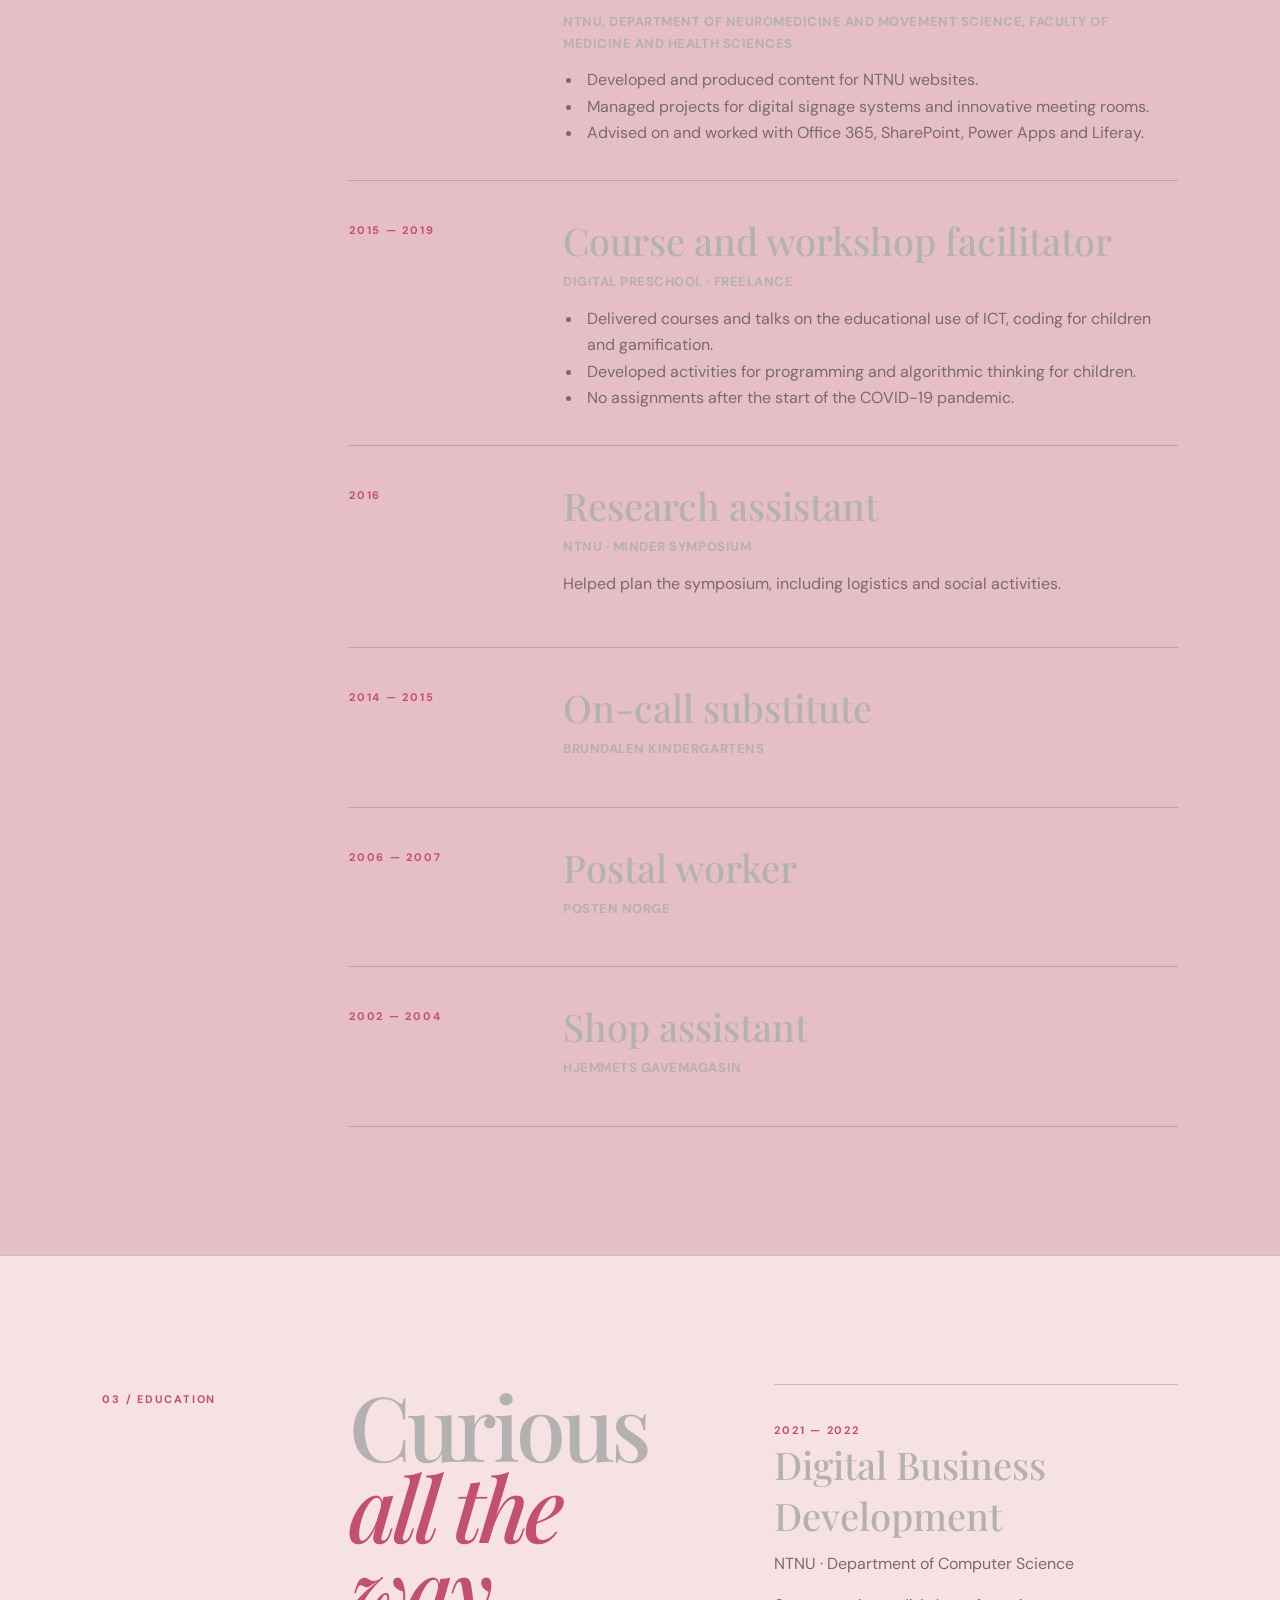
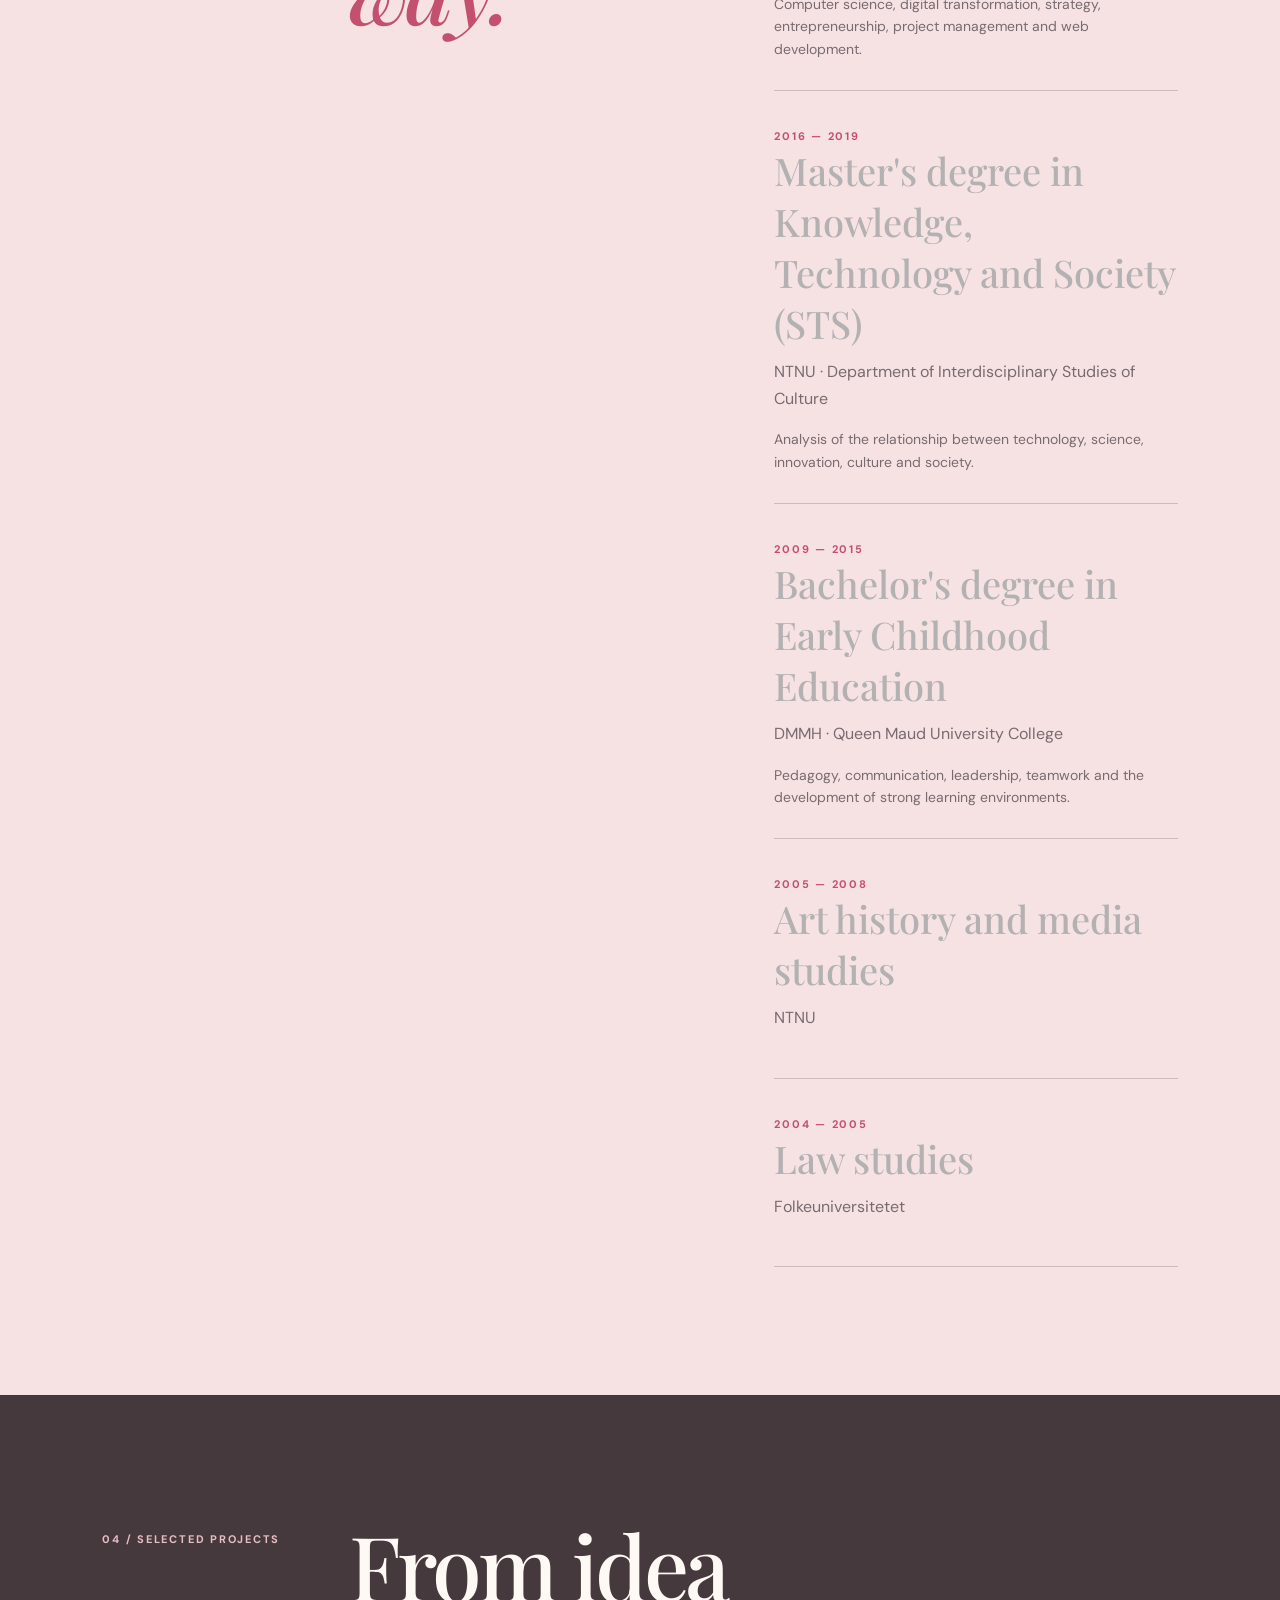
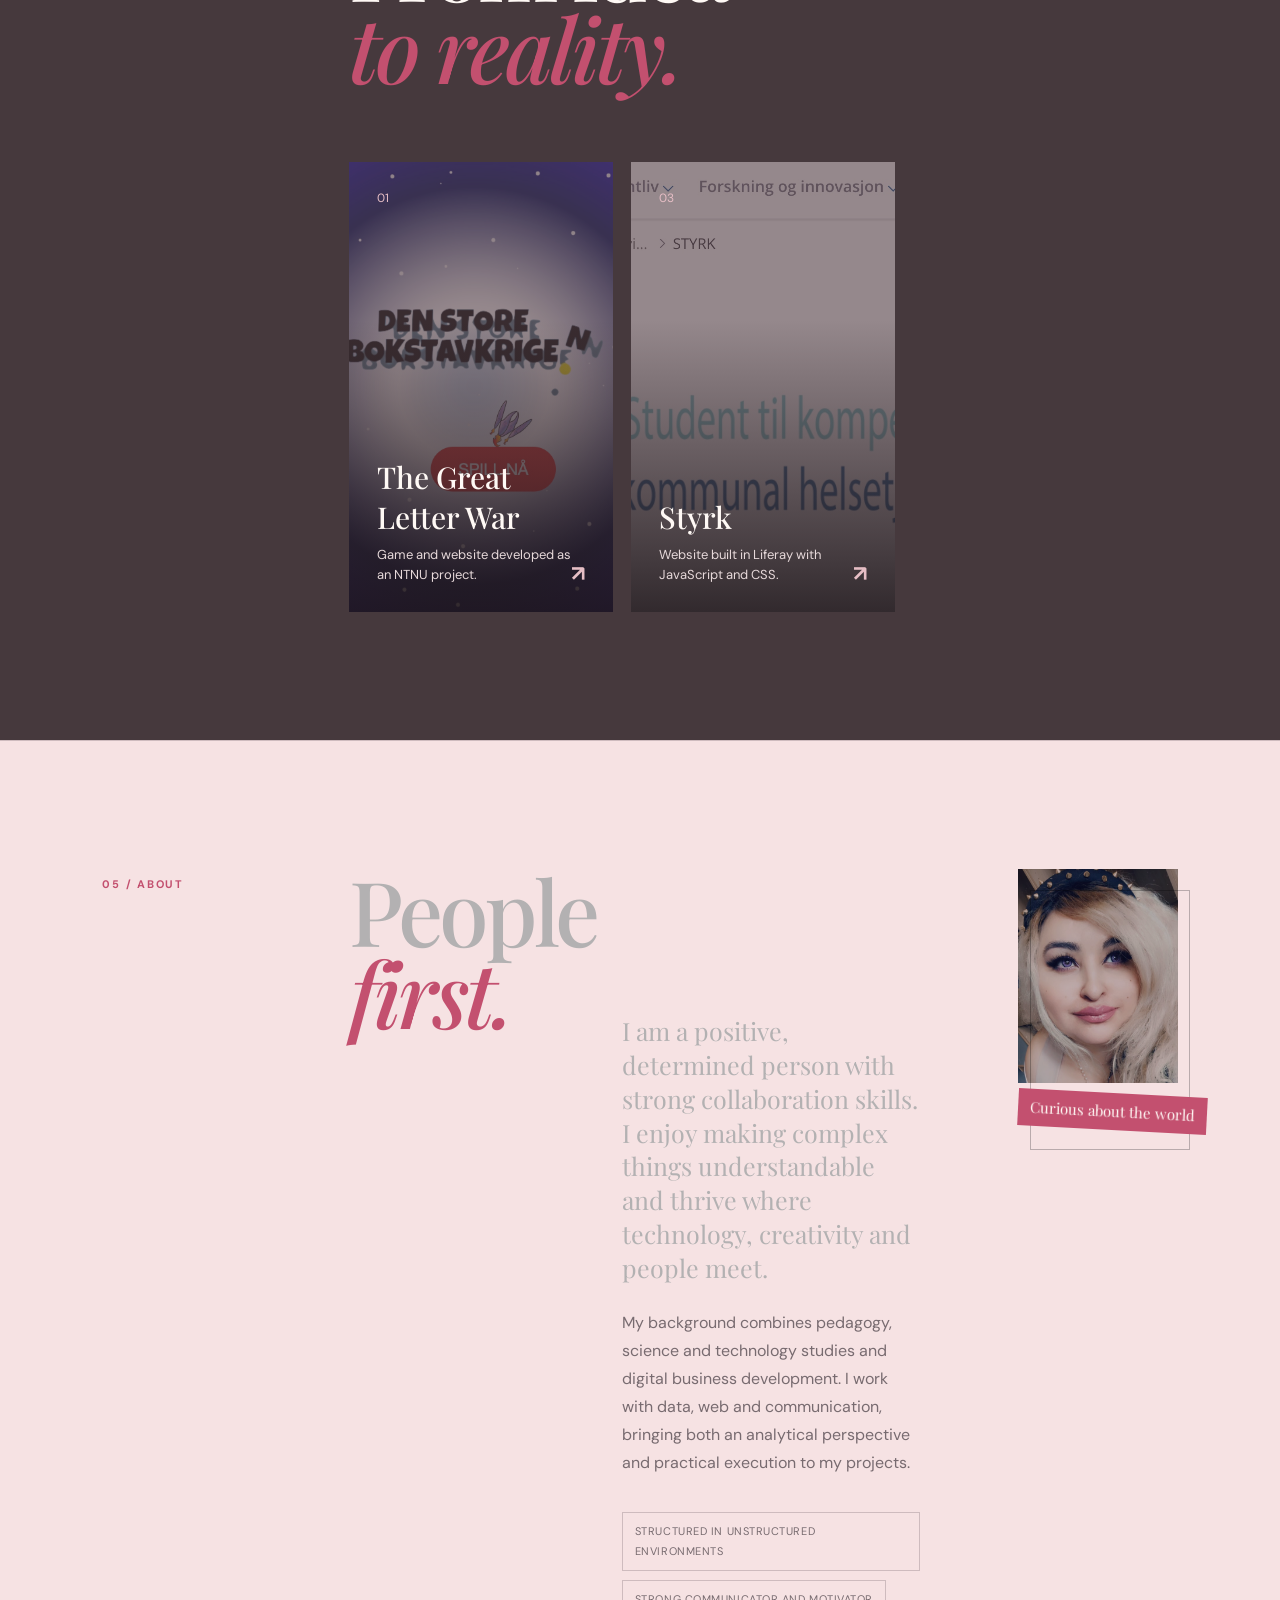
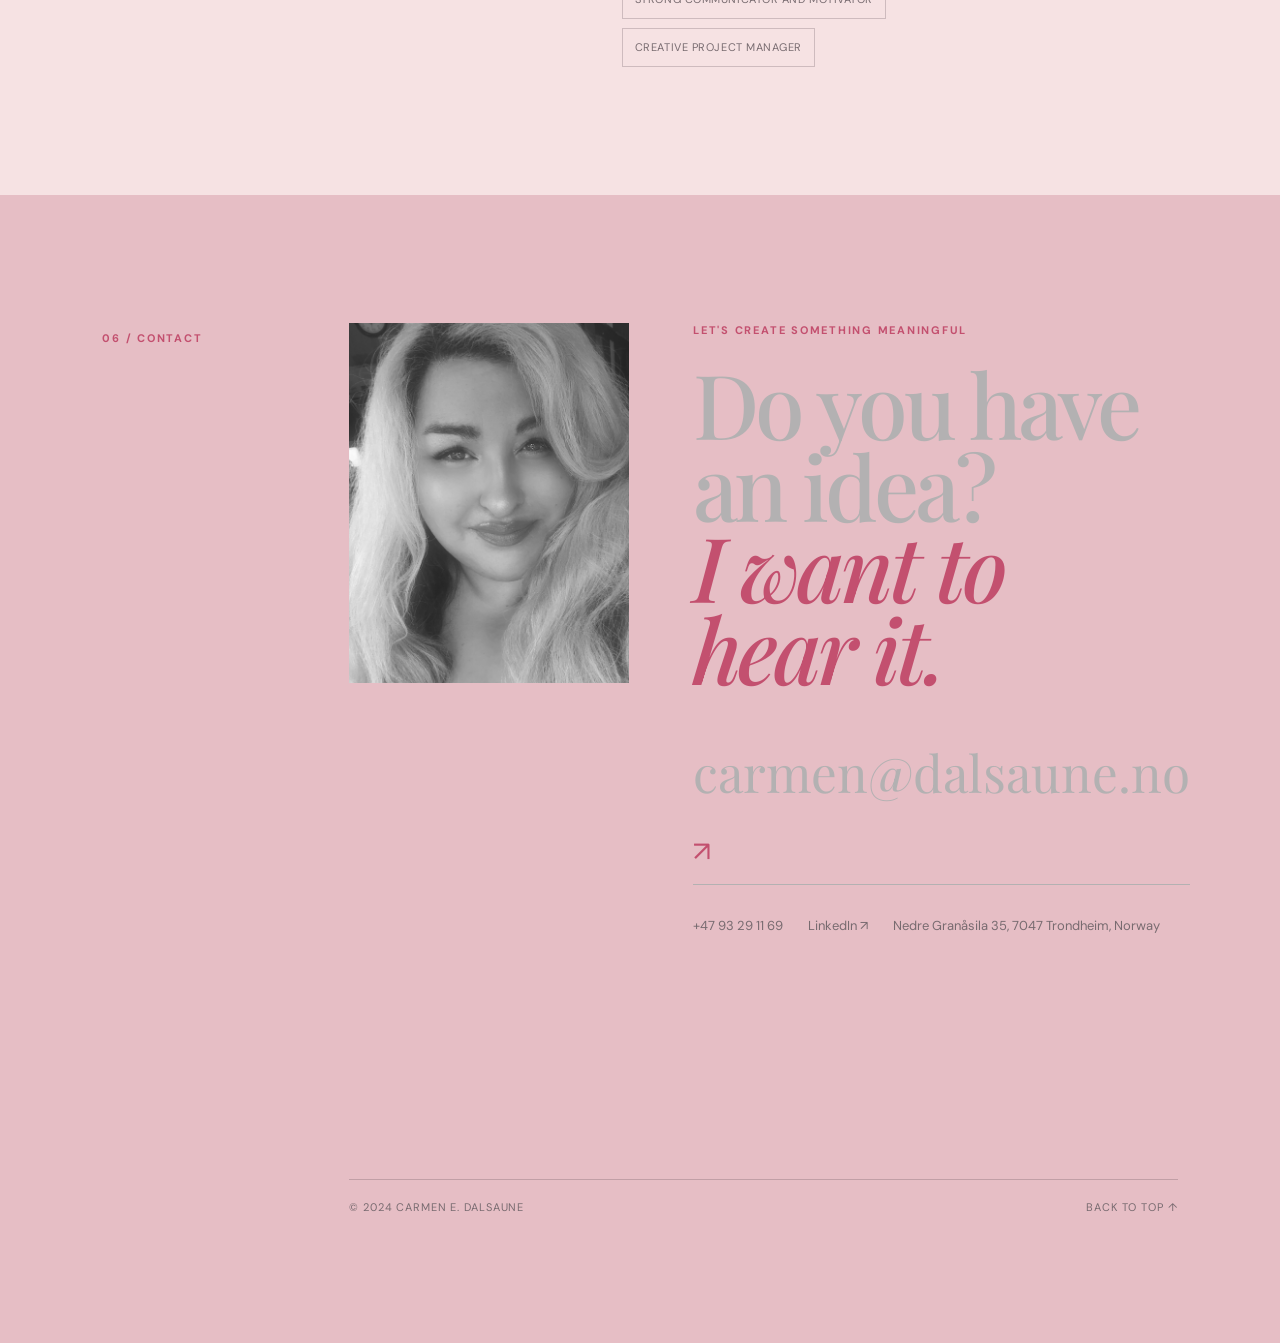
==== commit 1cb085d4: "english changes" ====
--- a/carmen-cv/index-en.html
+++ b/carmen-cv/index-en.html
@@ -11,7 +11,7 @@
     <title>Carmen Elizabeth Dalsaune | CV</title>
 </head>
 <body>
-    <div class="intro-screen" aria-hidden="true"><p class="intro-name">Carmen<br><em>Elizabeth</em><br>Dalsaune</p></div>
+    <div class="intro-screen" aria-hidden="true"><p class="intro-name">Carmen Elizabeth<br><em>Data Scientist</em><br>Dalsaune</p></div>
     <div class="flower-layer flowers-topleft" aria-hidden="true"></div><div class="flower-layer flowers-topright" aria-hidden="true"></div><div class="flower-layer flowers-bottomright" aria-hidden="true"></div><div class="flower-layer flowers-bottomleft" aria-hidden="true"></div>
     <header class="site-header">
         <a class="logo" href="#top" aria-label="Back to top">CED<span>.</span></a>
@@ -19,20 +19,52 @@
         <div class="language-switch" aria-label="Language"><a href="index.html">Norsk</a><a class="language-active" href="index-en.html">English</a></div>
     </header>
     <main id="top">
-        <section class="hero section-frame" aria-labelledby="hero-title"><div class="hero-copy"><p class="eyebrow">Online CV · Trondheim, Norway</p><h1 id="hero-title">Carmen<br><em>Elizabeth</em><br>Dalsaune</h1><p class="hero-intro">Digital communicator, problem solver and project manager focused on the meeting point between people and technology.</p><a class="scroll-link" href="#about"><span>↓</span> Get to know me</a></div><div class="hero-image-wrap"><img src="img/carmen.png" alt="Portrait of Carmen Elizabeth Dalsaune"><span class="image-note">Curious<br>about the world</span></div><p class="hero-side-note">CV / 2024—<br>Development · communication<br>technology</p></section>
-        <section id="about" class="content-section section-frame light-section" aria-labelledby="about-title"><div class="section-label">01 / About</div><div class="section-content intro-grid"><h2 id="about-title">People<br><em>first.</em></h2><div class="rich-copy"><p class="lead">I am a positive, determined person with strong collaboration skills. I enjoy making complex things understandable and thrive where technology, creativity and people meet.</p><p>My background combines pedagogy, science and technology studies and digital business development. I work with data, web and communication, bringing both an analytical perspective and practical execution to my projects.</p><div class="fact-list"><span>Structured in unstructured environments</span><span>Strong communicator and motivator</span><span>Creative project manager</span></div></div><aside id="skills" class="skills-side" aria-labelledby="skills-title"><h3 id="skills-title">What I<br><em>can do.</em></h3><p class="lead">Fluent in Norwegian, English and Spanish. Creative and artistic, with experience in painting, drawing, sewing, knitting, embroidery, carpentry and design.</p><p>Strong digital skills and experience with PC, Mac and iPad. A pedagogical background, quick to learn and comfortable acquiring new skills.</p><ul class="skills-list"><li>Office 365</li><li>SharePoint</li><li>Power BI</li><li>Excel</li><li>CSS / HTML</li><li>JavaScript</li><li>Python / Pandas</li><li>SQL</li></ul></aside></div></section>
+        <section class="hero section-frame" aria-labelledby="hero-title">
+            <div class="hero-copy">
+                <p class="eyebrow">Online CV · Trondheim, Norway</p>
+                <h1 id="hero-title">Data<br><em>Scientist</em></h1>
+                <p class="hero-name">Carmen Elizabeth Dalsaune</p>
+                <p class="hero-intro">Data Scientist with end-to-end expertise across the data lifecycle, from raw data acquisition and Azure architecture to code-driven transformation, troubleshooting and Power BI visualisation. I combine experience in complex, regulated financial data environments with an interdisciplinary master's degree in Science and Technology Studies (STS) and NTNU education in IT, economics and law.</p>
+                <p class="hero-intro">Specialist knowledge of Azure, Python, SQL, JavaScript, HTML and CSS, with particular experience extracting data from legacy systems, fixing failing code logic and turning raw data into decision-ready insight.</p>
+                <a class="scroll-link" href="#about"><span>↓</span> Get to know me</a>
+            </div>
+            <div class="hero-details">
+                <div class="lifecycle-block">
+                    <p class="detail-heading">The data lifecycle</p>
+                    <ol class="lifecycle-list">
+                        <li><strong>Ingestion</strong><span>Data from legacy systems, databases, APIs and external sources.</span></li>
+                        <li><strong>Storage and Azure</strong><span>Cloud architecture, databases, access control and data security.</span></li>
+                        <li><strong>Transformation</strong><span>Cleaning, structuring, enriching and validating data with Python and SQL.</span></li>
+                        <li><strong>Troubleshooting</strong><span>Log analysis, bug fixes and optimisation of code logic and data flows.</span></li>
+                        <li><strong>Analysis and visualisation</strong><span>Models and decision-ready reports in Power BI, Tableau and Looker.</span></li>
+                        <li><strong>Governance</strong><span>Discreet handling of sensitive data under financial and public-sector requirements.</span></li>
+                    </ol>
+                </div>
+                <aside id="skills" class="tech-stack" aria-labelledby="stack-title">
+                    <p class="detail-heading" id="stack-title">Technical skills</p>
+                    <dl>
+                        <div><dt>Code</dt><dd>Python · SQL · JavaScript · HTML · CSS</dd></div>
+                        <div><dt>Cloud and data</dt><dd>Microsoft Azure · SQL Server · data modelling</dd></div>
+                        <div><dt>Analytics</dt><dd>Power BI · Tableau · Google Looker</dd></div>
+                        <div><dt>Automation</dt><dd>Power Automate · Blue Prism · Python</dd></div>
+                        <div><dt>Ways of working</dt><dd>Scrum · Git/GitHub · Jira</dd></div>
+                    </dl>
+                </aside>
+            </div>
+        </section>
         <section id="experience" class="content-section section-frame" aria-labelledby="experience-title"><div class="section-label">02 / Experience</div><div class="section-content"><h2 id="experience-title">What I<br><em>have done.</em></h2><div class="timeline">
-            <article class="timeline-item featured"><p class="date">2023 — November 2024</p><div><h3>Data scientist</h3><p class="company">Danske Bank</p><ul class="experience-points"><li>In this role, I had a varied workday spanning tasks in both data science and data engineering. Drawing on my background as a case officer and my discreet handling of sensitive data, I was given responsibility for data management and data analysis in a complex part of the project. I was responsible for quality checks and running Python scripts for uploads to databases, as well as extracting, analysing and communicating data tailored to business analysts. I worked across projects and led sprint review and retrospective meetings.</li></ul></div></article>
+            <article class="timeline-item featured"><p class="date">2023 — November 2024</p><div><h3>Data Scientist / Data Engineer</h3><p class="company">Danske Bank</p><ul class="experience-points"><li><strong>End-to-end data ownership:</strong> Operational responsibility for data quality, data management and analysis throughout the lifecycle in a sensitive remediation project.</li><li><strong>Cloud and database operations:</strong> Uploaded, structured and retrieved data from databases and Microsoft Azure environments.</li><li><strong>Quality control and scripting:</strong> Developed, quality-checked and ran Python and SQL scripts for data transformation and automated pipelines.</li><li><strong>Troubleshooting and code optimisation:</strong> Analysed extensive Python and SQL logic, fixed errors and redesigned code for more accurate results.</li><li><strong>Power BI insights:</strong> Built data models and reports in Power BI and Tableau for business analysts and project management.</li><li><strong>Agile delivery:</strong> Served as Scrum Master, responsible for 14-day sprints, progress and cross-functional coordination.</li></ul></div></article>
             <article class="timeline-item"><p class="date">2023</p><div><h3>Operations Officer</h3><p class="company">Danske Bank</p><ul class="experience-points"><li>Case processing and follow-up.</li><li>Project support in the bank's operational work.</li></ul></div></article>
             <article class="timeline-item"><p class="date">2022 — 2023</p><div><h3>Teacher</h3><p class="company">Charlottenlund Upper Secondary School</p><ul class="experience-points"><li>Taught information technology, programming, networks and digital working methods.</li><li>Taught Spanish, English and social studies as a substitute teacher.</li></ul></div></article>
             <article class="timeline-item"><p class="date">January 2022 — November 2022</p><div><h3>IT and communications adviser</h3><p class="company">NTNU, Department of Neuromedicine and Movement Science, Faculty of Medicine and Health Sciences</p><ul class="experience-points"><li>Developed and produced content for NTNU websites.</li><li>Managed projects for digital signage systems and innovative meeting rooms.</li><li>Advised on and worked with Office 365, SharePoint, Power Apps and Liferay.</li></ul></div></article>
             <article class="timeline-item"><p class="date">2015 — 2019</p><div><h3>Course and workshop facilitator</h3><p class="company">Digital Preschool · freelance</p><ul class="experience-points"><li>Delivered courses and talks on the educational use of ICT, coding for children and gamification.</li><li>Developed activities for programming and algorithmic thinking for children.</li><li>No assignments after the start of the COVID-19 pandemic.</li></ul></div></article>
             <article class="timeline-item"><p class="date">2016</p><div><h3>Research assistant</h3><p class="company">NTNU · Minder Symposium</p><p>Helped plan the symposium, including logistics and social activities.</p></div></article><article class="timeline-item"><p class="date">2014 — 2015</p><div><h3>On-call substitute</h3><p class="company">Brundalen kindergartens</p></div></article><article class="timeline-item"><p class="date">2006 — 2007</p><div><h3>Postal worker</h3><p class="company">Posten Norge</p></div></article><article class="timeline-item"><p class="date">2002 — 2004</p><div><h3>Shop assistant</h3><p class="company">Hjemmets gavemagasin</p></div></article>
         </div></div></section>
-        <section id="education" class="content-section section-frame light-section" aria-labelledby="education-title"><div class="section-label">03 / Education</div><div class="section-content education-grid"><h2 id="education-title">Curious<br><em>all the way.</em></h2><div class="education-list"><article><p class="date">2021 — 2022</p><h3>Digital Business Development</h3><p>NTNU · Department of Computer Science</p><span>Computer science, digital transformation, strategy, entrepreneurship, project management and web development.</span></article><article><p class="date">2016 — 2019</p><h3>Master's degree in Knowledge, Technology and Society</h3><p>NTNU · Department of Interdisciplinary Studies of Culture</p><span>Analysis of the relationship between technology, science, innovation, culture and society.</span></article><article><p class="date">2009 — 2015</p><h3>Bachelor's degree in Early Childhood Education</h3><p>DMMH · Queen Maud University College</p><span>Pedagogy, communication, leadership, teamwork and the development of strong learning environments.</span></article><article><p class="date">2005 — 2008</p><h3>Art history and media studies</h3><p>NTNU</p></article><article><p class="date">2004 — 2005</p><h3>Law studies</h3><p>Folkeuniversitetet</p></article></div></div></section>
+        <section id="education" class="content-section section-frame light-section" aria-labelledby="education-title"><div class="section-label">03 / Education</div><div class="section-content education-grid"><h2 id="education-title">Curious<br><em>all the way.</em></h2><div class="education-list"><article><p class="date">2021 — 2022</p><h3>Digital Business Development</h3><p>NTNU · Department of Computer Science</p><span>Computer science, digital transformation, strategy, entrepreneurship, project management and web development.</span></article><article><p class="date">2016 — 2019</p><h3>Master's degree in Knowledge, Technology and Society (STS)</h3><p>NTNU · Department of Interdisciplinary Studies of Culture</p><span>Analysis of the relationship between technology, science, innovation, culture and society.</span></article><article><p class="date">2009 — 2015</p><h3>Bachelor's degree in Early Childhood Education</h3><p>DMMH · Queen Maud University College</p><span>Pedagogy, communication, leadership, teamwork and the development of strong learning environments.</span></article><article><p class="date">2005 — 2008</p><h3>Art history and media studies</h3><p>NTNU</p></article><article><p class="date">2004 — 2005</p><h3>Law studies</h3><p>Folkeuniversitetet</p></article></div></div></section>
         <section id="projects" class="content-section section-frame projects-section" aria-labelledby="projects-title"><div class="section-label">04 / Selected projects</div><div class="section-content"><h2 id="projects-title">From idea<br><em>to reality.</em></h2><div class="project-grid"><a class="project-card project-game" href="bokstavkrigen/" target="_blank" rel="noreferrer"><img src="img/bokstavkrigen.jpg" alt="The Great Letter War"><span class="project-number">01</span><div><h3>The Great Letter War</h3><p>Game and website developed as an NTNU project.</p></div><b>↗</b></a><a class="project-card" href="https://www.ntnu.no/inb/styrk" target="_blank" rel="noreferrer"><img src="img/styrk.jpg" alt="Styrk website"><span class="project-number">03</span><div><h3>Styrk</h3><p>Website built in Liferay with JavaScript and CSS.</p></div><b>↗</b></a></div></div></section>
+        <section id="about" class="content-section section-frame light-section" aria-labelledby="about-title"><div class="section-label">05 / About</div><div class="section-content intro-grid"><h2 id="about-title">People<br><em>first.</em></h2><div class="rich-copy"><p class="lead">I am a positive, determined person with strong collaboration skills. I enjoy making complex things understandable and thrive where technology, creativity and people meet.</p><p>My background combines pedagogy, science and technology studies and digital business development. I work with data, web and communication, bringing both an analytical perspective and practical execution to my projects.</p><div class="fact-list"><span>Structured in unstructured environments</span><span>Strong communicator and motivator</span><span>Creative project manager</span></div></div><figure class="about-photo"><img src="img/carmen.png" alt="Portrait of Carmen Elizabeth Dalsaune"><figcaption>Curious about the world</figcaption></figure></div></section>
     </main>
-    <footer id="contact" class="contact-section section-frame"><div class="section-label">05 / Contact</div><div class="contact-content"><div class="contact-details"><p class="eyebrow">Let's create something meaningful</p><h2>Do you have an idea?<br><em>I want to hear it.</em></h2><a class="email-link" href="mailto:carmen@dalsaune.no">carmen@dalsaune.no <span>↗</span></a><div class="contact-meta"><a href="tel:+4793291169">+47 93 29 11 69</a><a href="https://www.linkedin.com/in/carmen-elizabeth-dalsaune-a63144115/" target="_blank" rel="noreferrer">LinkedIn ↗</a><span>Nedre Granåsila 35, 7047 Trondheim, Norway</span></div></div><img class="contact-photo" src="img/IMG_3038.png" alt="Portrait of Carmen Elizabeth Dalsaune"><div class="footer-bottom"><span>© 2024 Carmen E. Dalsaune</span><a href="#top">Back to top ↑</a></div></div></footer>
+    <footer id="contact" class="contact-section section-frame"><div class="section-label">06 / Contact</div><div class="contact-content"><div class="contact-details"><p class="eyebrow">Let's create something meaningful</p><h2>Do you have an idea?<br><em>I want to hear it.</em></h2><a class="email-link" href="mailto:carmen@dalsaune.no">carmen@dalsaune.no <span>↗</span></a><div class="contact-meta"><a href="tel:+4793291169">+47 93 29 11 69</a><a href="https://www.linkedin.com/in/carmen-elizabeth-dalsaune-a63144115/" target="_blank" rel="noreferrer">LinkedIn ↗</a><span>Nedre Granåsila 35, 7047 Trondheim, Norway</span></div></div><img class="contact-photo" src="img/IMG_3038.png" alt="Portrait of Carmen Elizabeth Dalsaune"><div class="footer-bottom"><span>© 2024 Carmen E. Dalsaune</span><a href="#top">Back to top ↑</a></div></div></footer>
     <script>function updateFlowerPosition() { document.body.classList.toggle("flowers-scattered", window.scrollY > 40); } window.addEventListener("scroll", updateFlowerPosition, { passive: true }); updateFlowerPosition();</script>
 </body>
 </html>
--- a/carmen-cv/style.css
+++ b/carmen-cv/style.css
@@ -27,9 +27,9 @@
 .flowers-scattered .flowers-topright { transform: translate(44%, -44%); }
 .flowers-scattered .flowers-bottomright { transform: translate(44%, 44%); }
 .flowers-scattered .flowers-bottomleft { transform: translate(-44%, 44%); }
-.hero-copy, .hero-image-wrap, .hero-side-note { transition: opacity .8s ease; }
-body:not(.flowers-scattered) .hero-copy, body:not(.flowers-scattered) .hero-image-wrap, body:not(.flowers-scattered) .hero-side-note { opacity: 0; }
-body.flowers-scattered .hero-copy, body.flowers-scattered .hero-image-wrap, body.flowers-scattered .hero-side-note { opacity: 1; }
+.hero-copy, .hero-details { transition: opacity .8s ease; }
+body:not(.flowers-scattered) .hero-copy, body:not(.flowers-scattered) .hero-details { opacity: 0; }
+body.flowers-scattered .hero-copy, body.flowers-scattered .hero-details { opacity: 1; }
 .site-header { position: fixed; z-index: 10; top: 0; left: 0; right: 0; display: flex; align-items: center; justify-content: space-between; padding: 24px 5vw; color: var(--ink); mix-blend-mode: multiply; }
 .site-header { transition: opacity .8s ease, visibility 0s linear .8s; }
 body:not(.flowers-scattered) .site-header { opacity: 0; visibility: hidden; }
@@ -43,28 +43,37 @@
 .language-switch a { border-bottom: 1px solid transparent; }
 .language-switch a:hover, .language-switch .language-active { border-color: currentColor; }
 .section-frame { padding: 10vw 8vw; position: relative; }
-.hero { min-height: 100vh; display: grid; grid-template-columns: minmax(280px, 1fr) minmax(250px, 36vw); align-items: center; gap: 8vw; padding-top: 13vh; }
+.hero { min-height: 100vh; display: grid; grid-template-columns: minmax(260px, .78fr) minmax(0, 1.22fr); align-items: center; gap: 6vw; padding-top: 150px; padding-bottom: 100px; }
 .hero-copy { position: relative; z-index: 1; }
 .eyebrow, .section-label, .date { font-size: 11px; font-weight: 700; letter-spacing: .16em; text-transform: uppercase; }
 .eyebrow { color: var(--rose-deep); margin: 0 0 25px; }
 h1, h2, h3, p { margin-top: 0; }
 h1, h2 { font-family: var(--serif); font-weight: 500; letter-spacing: -.045em; }
-h1 { font-size: clamp(58px, 10vw, 150px); line-height: .86; margin-bottom: 40px; }
+h1 { font-size: clamp(62px, 8vw, 112px); line-height: .86; margin-bottom: 16px; }
 h1 em, h2 em { color: var(--rose-deep); font-weight: 500; }
-.hero-intro { max-width: 390px; color: var(--muted); font-size: 17px; line-height: 1.65; }
+.hero-name { margin-bottom: 24px; color: var(--rose-deep); font-family: var(--serif); font-size: 21px; }
+.hero-intro { max-width: 500px; margin-bottom: 15px; color: var(--muted); font-size: 14px; line-height: 1.65; }
 .scroll-link { display: inline-flex; align-items: center; gap: 14px; margin-top: 34px; font-size: 12px; font-weight: 700; letter-spacing: .12em; text-transform: uppercase; }
 .scroll-link span { font-size: 25px; color: var(--rose-deep); }
-.hero-image-wrap { position: relative; align-self: stretch; display: flex; align-items: center; justify-content: center; }
-.hero-image-wrap::before { content: ""; position: absolute; width: 78%; aspect-ratio: 1; border: 1px solid rgba(48,39,43,.3); border-radius: 50%; transform: rotate(-13deg); }
-.hero-image-wrap img { width: min(100%, 430px); aspect-ratio: 3 / 4; object-fit: cover; object-position: center top; filter: saturate(.75); mix-blend-mode: multiply; position: relative; z-index: 1; }
-.image-note { position: absolute; right: -3%; bottom: 16%; z-index: 2; padding: 13px; color: var(--cream); background: var(--rose-deep); font-family: var(--serif); font-size: 18px; line-height: 1.05; transform: rotate(7deg); }
-.hero-side-note { position: absolute; bottom: 7vw; right: 5vw; color: var(--muted); font-size: 10px; line-height: 1.6; letter-spacing: .13em; text-transform: uppercase; }
+.hero-details { min-width: 0; }
+.detail-heading { margin-bottom: 17px; color: var(--rose-deep); font-size: 11px; font-weight: 700; letter-spacing: .16em; text-transform: uppercase; }
+.lifecycle-list { display: grid; grid-template-columns: repeat(2, minmax(0, 1fr)); gap: 0 24px; margin: 0; padding: 0; list-style: none; counter-reset: lifecycle; border-top: 1px solid var(--line); }
+.lifecycle-list li { position: relative; min-height: 91px; padding: 14px 0 12px 34px; border-bottom: 1px solid var(--line); counter-increment: lifecycle; }
+.lifecycle-list li::before { position: absolute; top: 14px; left: 0; color: var(--rose-deep); font-family: var(--serif); font-size: 20px; content: counter(lifecycle, decimal-leading-zero); }
+.lifecycle-list strong, .lifecycle-list span { display: block; }
+.lifecycle-list strong { margin-bottom: 4px; color: var(--ink); font-size: 12px; }
+.lifecycle-list span { color: var(--muted); font-size: 11px; line-height: 1.45; }
+.tech-stack { margin-top: 28px; }
+.tech-stack dl { display: grid; grid-template-columns: repeat(2, minmax(0, 1fr)); gap: 0 24px; margin: 0; }
+.tech-stack dl div { display: grid; grid-template-columns: 95px minmax(0, 1fr); gap: 8px; padding: 9px 0; border-top: 1px solid var(--line); }
+.tech-stack dt { color: var(--ink); font-size: 11px; font-weight: 700; }
+.tech-stack dd { margin: 0; color: var(--muted); font-size: 11px; line-height: 1.45; }
 .content-section { min-height: 100vh; display: grid; grid-template-columns: 17% 1fr; gap: 5vw; border-top: 1px solid var(--line); }
 .light-section { background: rgba(255, 249, 245, .62); }
 .section-label { color: var(--rose-deep); padding-top: 8px; }
 .section-content { max-width: 1050px; width: 100%; }
 h2 { font-size: clamp(52px, 7vw, 105px); line-height: .91; margin-bottom: 75px; }
-.intro-grid { display: grid; grid-template-columns: minmax(240px, .8fr) minmax(0, 1fr) minmax(0, .8fr); gap: 6vw; align-items: start; }
+.intro-grid { display: grid; grid-template-columns: minmax(180px, .7fr) minmax(0, 1fr) minmax(180px, .65fr); gap: 5vw; align-items: start; }
 .intro-grid > h2 { margin-right: 1vw; }
 .education-grid { display: grid; grid-template-columns: minmax(220px, .8fr) 1fr; gap: 8vw; align-items: start; }
 .rich-copy { max-width: 590px; margin-top: 145px; color: var(--muted); font-size: 16px; line-height: 1.75; }
@@ -84,12 +93,10 @@
 .education-list article { padding: 30px 0; border-bottom: 1px solid var(--line); }
 .education-list h3 { margin-bottom: 10px; }
 .education-list span { display: block; max-width: 620px; color: var(--muted); font-size: 14px; line-height: 1.6; }
-.skills-side { color: var(--muted); font-size: 14px; line-height: 1.65; }
-.skills-side h3 { margin: 0 0 30px; color: var(--ink); font-family: var(--serif); font-size: clamp(35px, 4vw, 58px); font-weight: 500; line-height: .95; }
-.skills-side h3 em { color: var(--rose-deep); font-weight: 500; }
-.skills-side .lead { color: var(--ink); font-family: var(--serif); font-size: 20px; line-height: 1.35; }
-.skills-list { display: grid; grid-template-columns: repeat(2, minmax(0, 1fr)); gap: 0 30px; margin: 30px 0 0; padding: 22px 0 22px 25px; border-top: 1px solid var(--line); border-bottom: 1px solid var(--line); color: var(--ink); }
-.skills-list li { padding: 6px 0; }
+.about-photo { position: relative; width: min(100%, 160px); justify-self: end; margin: 0; }
+.about-photo::before { position: absolute; inset: 8% -8% -8% 8%; border: 1px solid rgba(48,39,43,.3); content: ""; }
+.about-photo img { position: relative; display: block; width: 100%; aspect-ratio: 3 / 4; object-fit: cover; object-position: center top; filter: saturate(.75); mix-blend-mode: multiply; }
+.about-photo figcaption { position: relative; width: max-content; max-width: min(220px, 90vw); margin: 10px -5% 0 auto; padding: 10px 12px; color: var(--cream); background: var(--rose-deep); font-family: var(--serif); font-size: 15px; line-height: 1.1; transform: rotate(3deg); }
 .projects-section { background: rgba(48,39,43,.88); color: var(--cream); }
 .projects-section .section-label { color: var(--rose); }
 .project-grid { display: grid; grid-template-columns: repeat(3, 1fr); gap: 18px; }
@@ -117,7 +124,7 @@
 @media (max-width: 1100px) and (min-width: 721px) {
     .intro-grid { grid-template-columns: minmax(220px, .8fr) minmax(0, 1fr); gap: 6vw; }
     .rich-copy { margin-top: 110px; }
-    .skills-side { grid-column: 2; margin-top: 25px; padding-top: 25px; border-top: 1px solid var(--line); }
+    .about-photo { grid-column: 2; width: min(100%, 160px); }
 }
 
 @media (max-width: 720px) {
@@ -126,21 +133,24 @@
     nav a:nth-child(2), nav a:nth-child(3) { display: none; }
     .language-switch { gap: 8px; padding-left: 12px; font-size: 8px; }
     .section-frame { padding: 25vw 7vw 20vw; }
-    .hero { display: block; min-height: 100svh; padding-top: 28vw; }
+    .hero { display: block; min-height: 100svh; padding-top: 130px; }
     h1 { font-size: clamp(58px, 17vw, 100px); }
-    .hero-image-wrap { height: 56vw; max-height: 390px; margin-top: 35px; justify-content: flex-end; }
-    .hero-image-wrap img { width: 58%; height: 100%; }
-    .hero-side-note { display: none; }
-    .image-note { right: 9%; bottom: 5%; }
+    .hero-name { font-size: 19px; }
+    .hero-intro { font-size: 14px; }
+    .hero-details { margin-top: 50px; }
+    .lifecycle-list { grid-template-columns: 1fr; }
+    .lifecycle-list li { min-height: 0; }
+    .tech-stack dl { grid-template-columns: 1fr; }
+    .tech-stack dl div { grid-template-columns: 105px minmax(0, 1fr); }
     .content-section, .contact-section { display: block; min-height: auto; }
     .contact-content { display: block; }
     .contact-details { grid-column: auto; }
     .section-label { margin-bottom: 45px; }
     h2 { margin-bottom: 48px; }
     .intro-grid, .education-grid { display: block; }
-    .skills-side { margin-top: 55px; }
     .intro-grid h2 { margin-bottom: 40px; }
     .rich-copy { margin-top: 0; }
+    .about-photo { width: min(44vw, 140px); margin: 55px 0 0 auto; }
     .timeline-item { grid-template-columns: 1fr; gap: 10px; padding: 27px 0; }
     .timeline-item .date { margin: 0; }
     .project-grid { grid-template-columns: 1fr; }
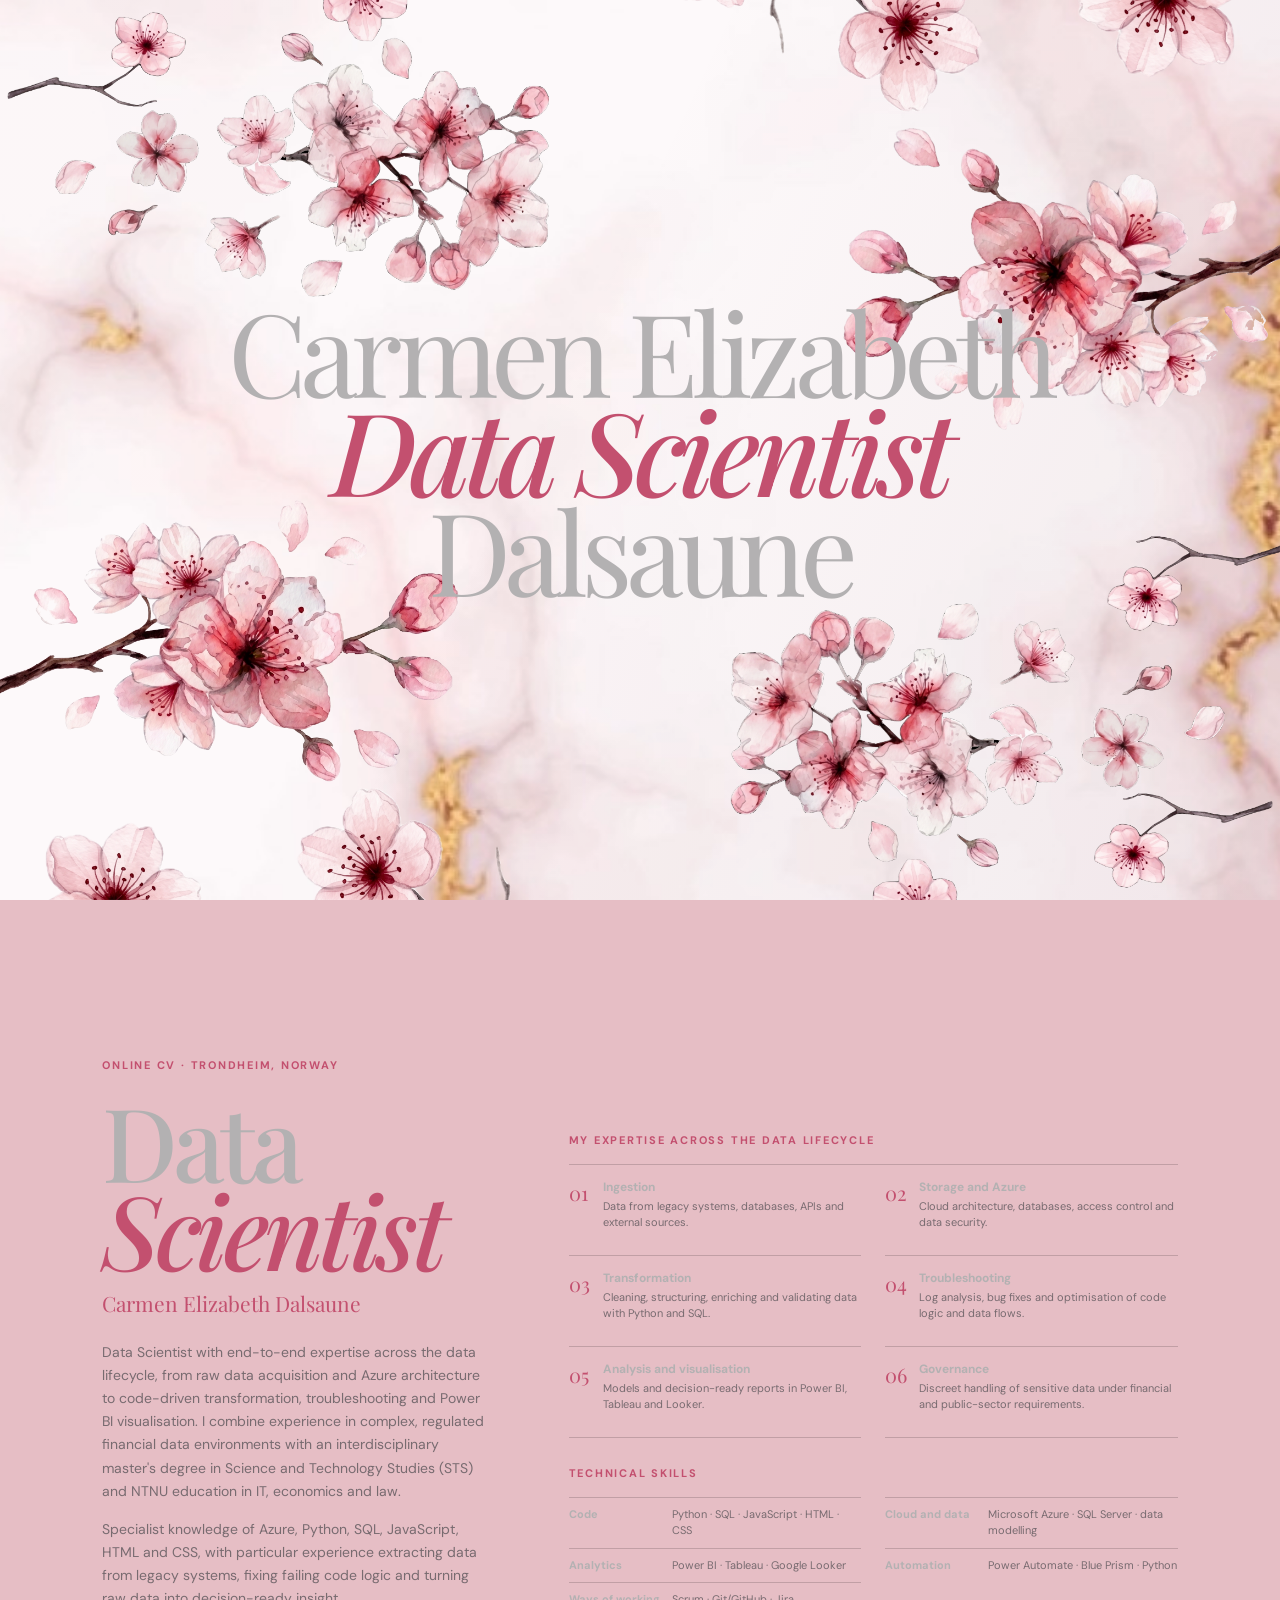
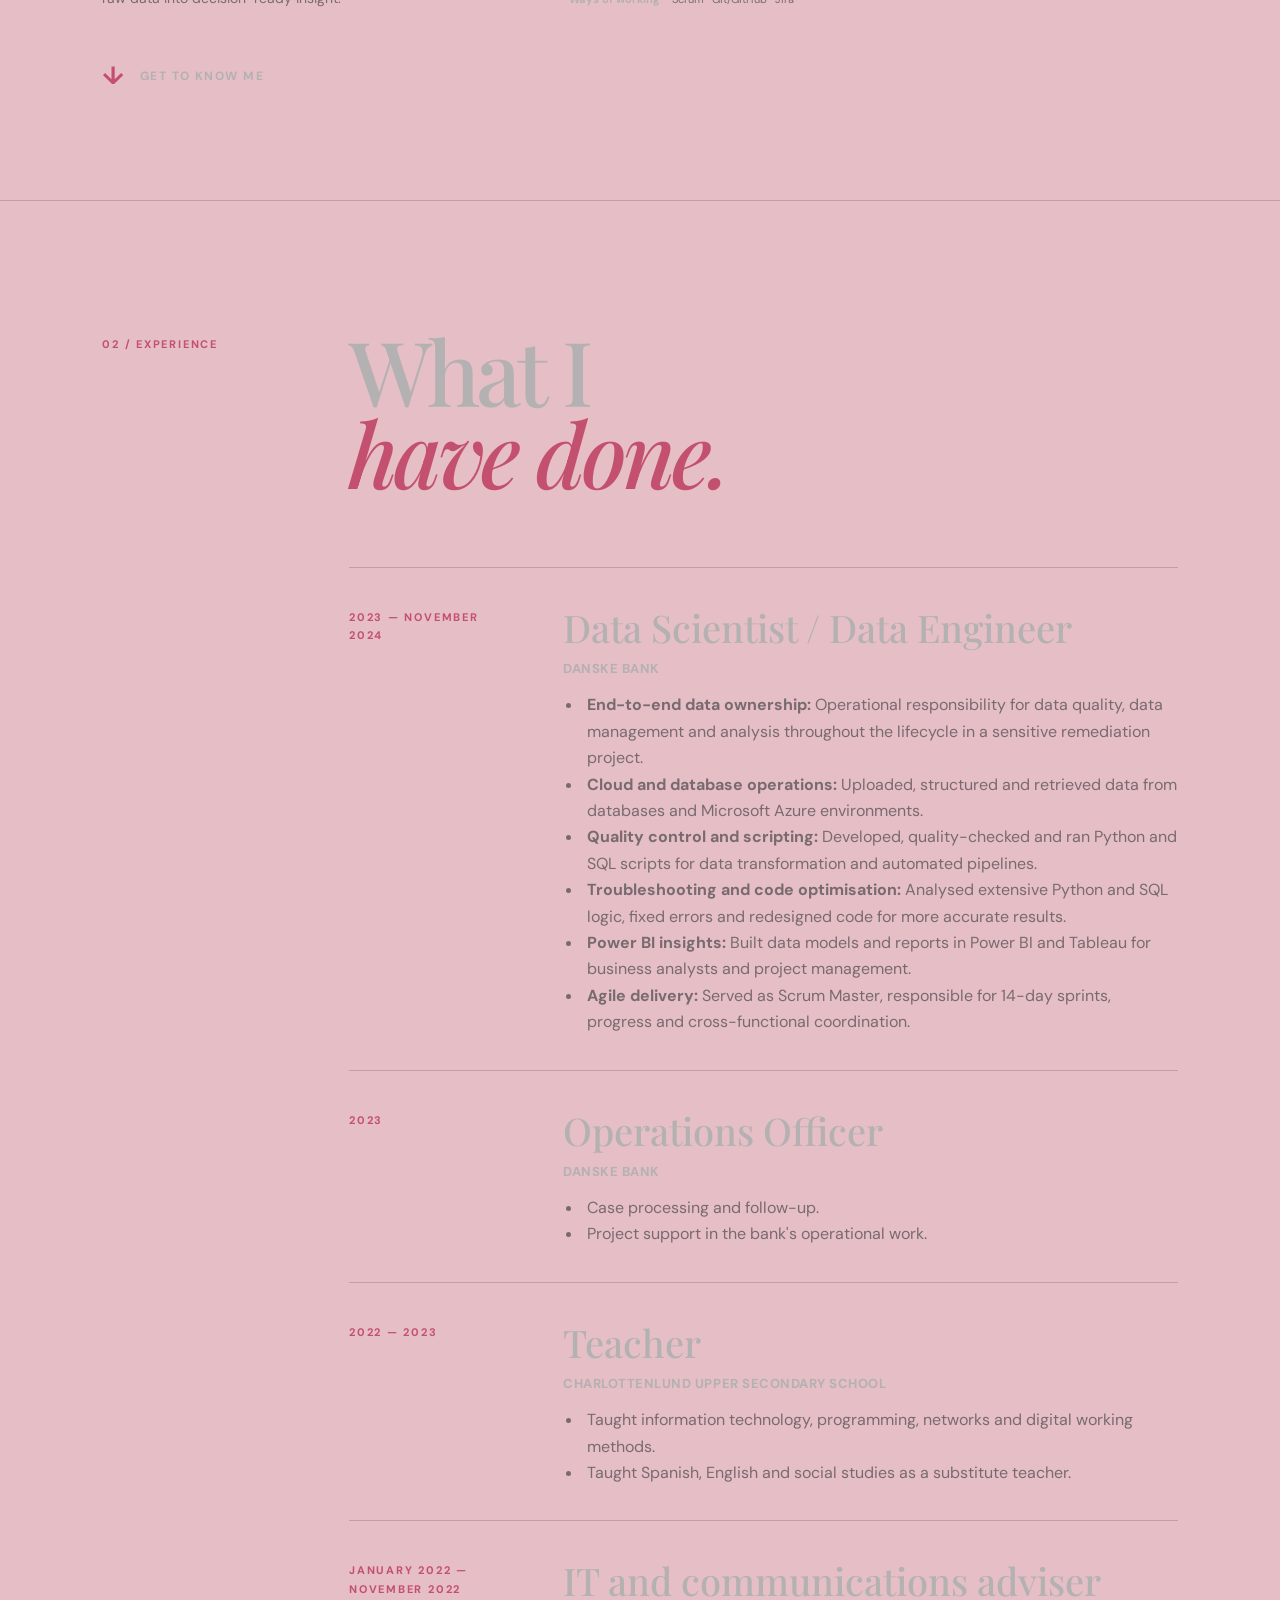
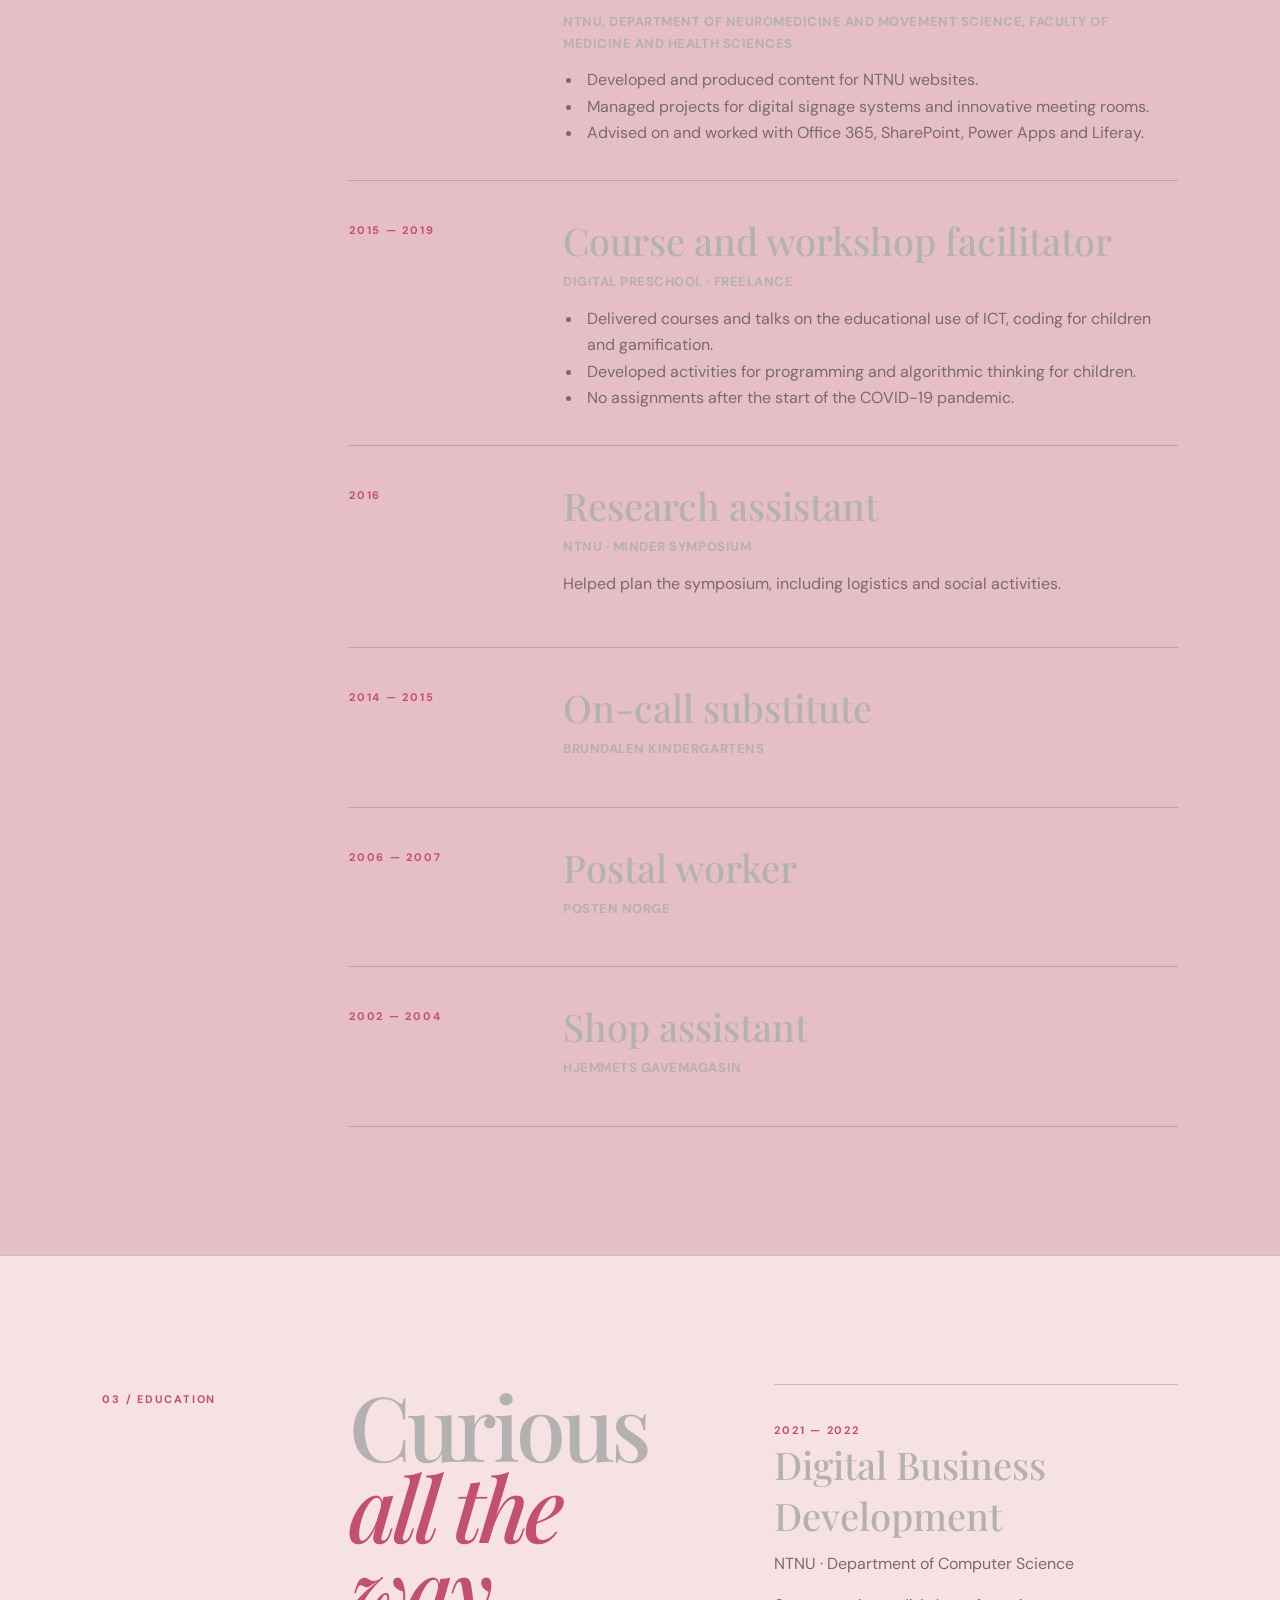
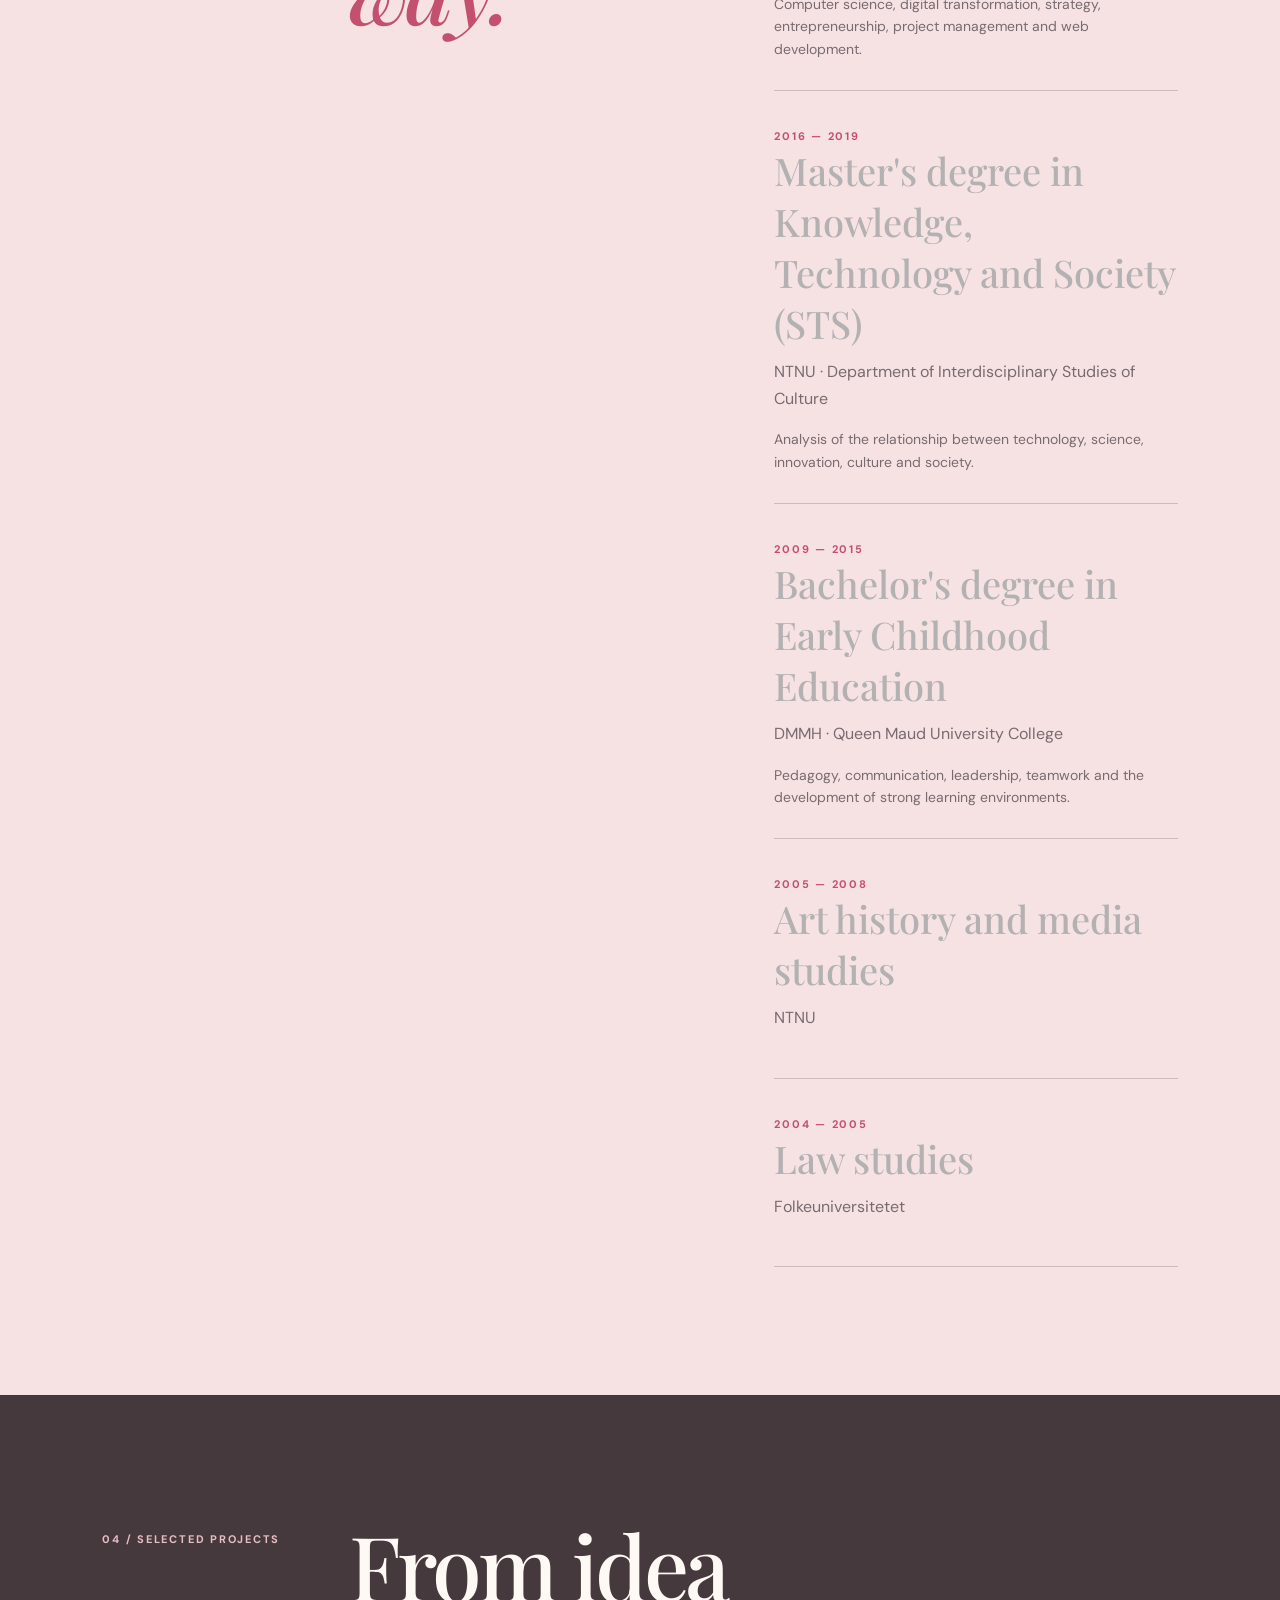
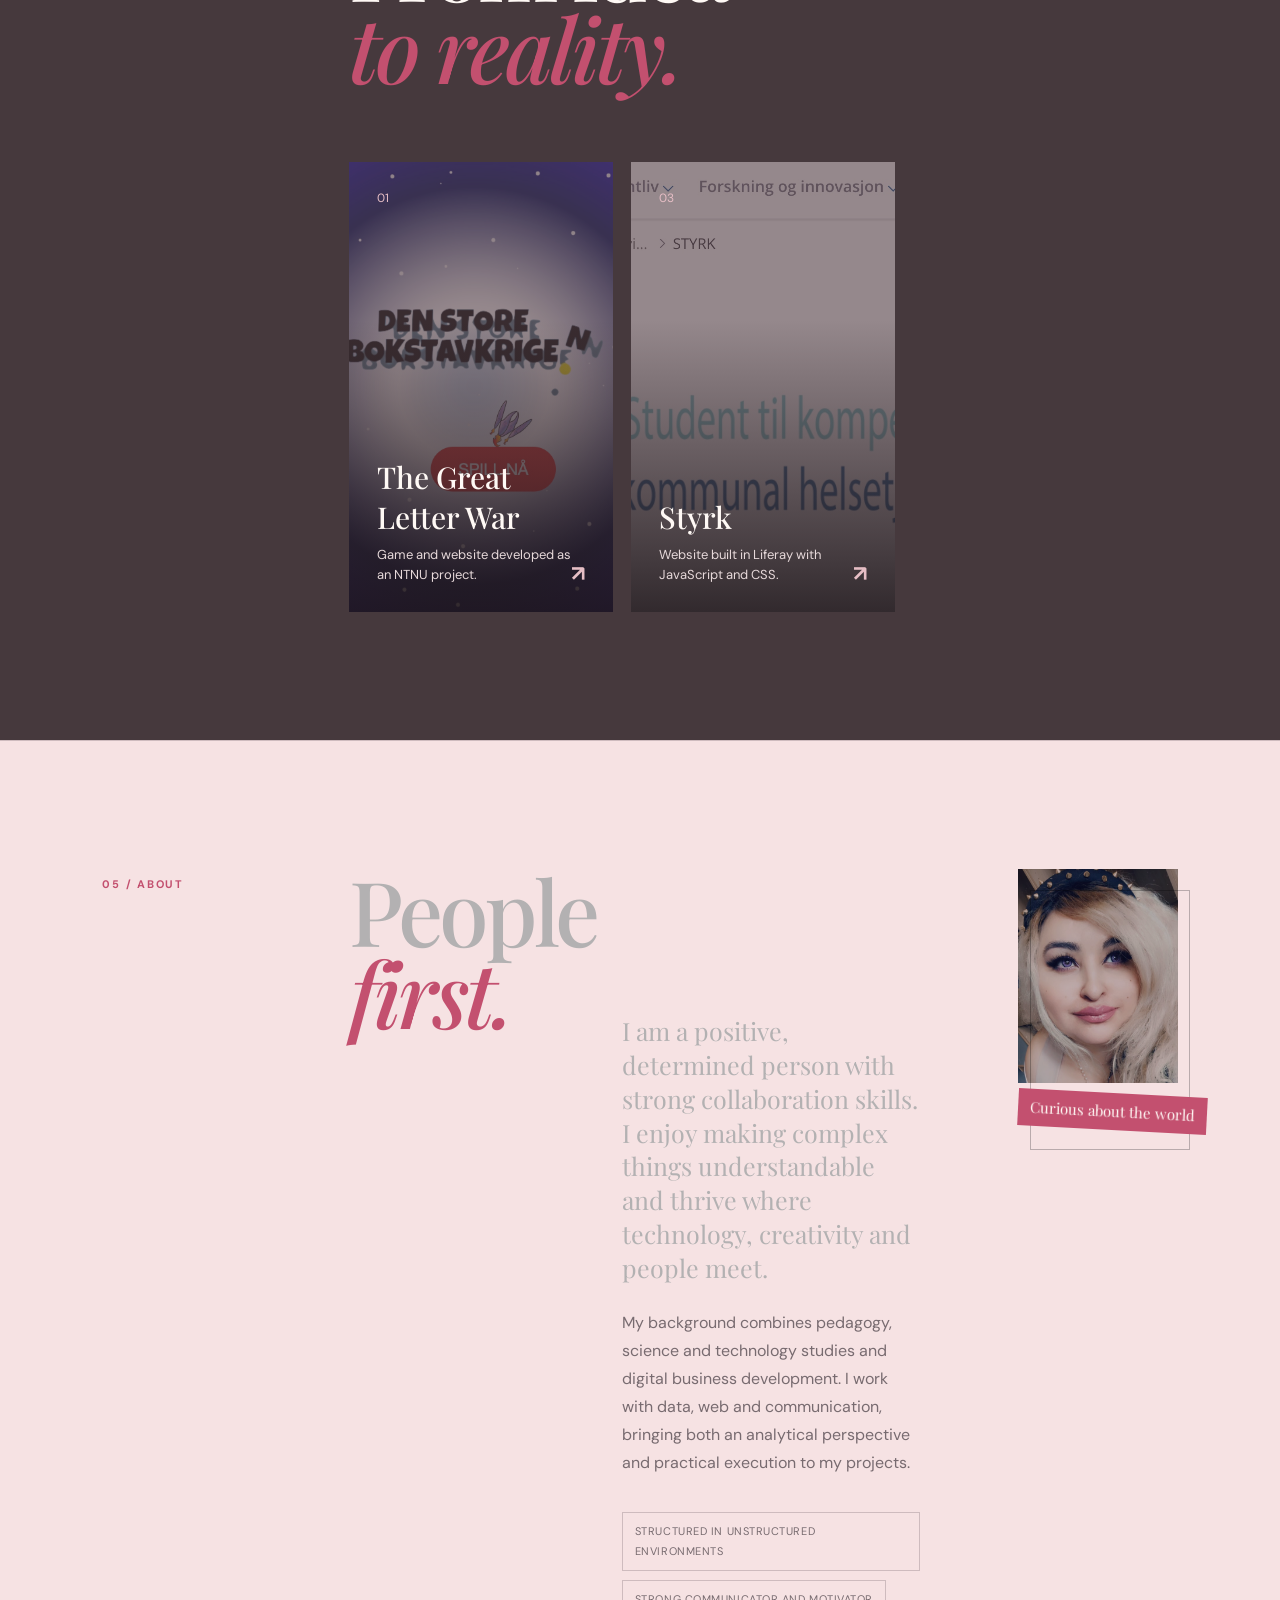
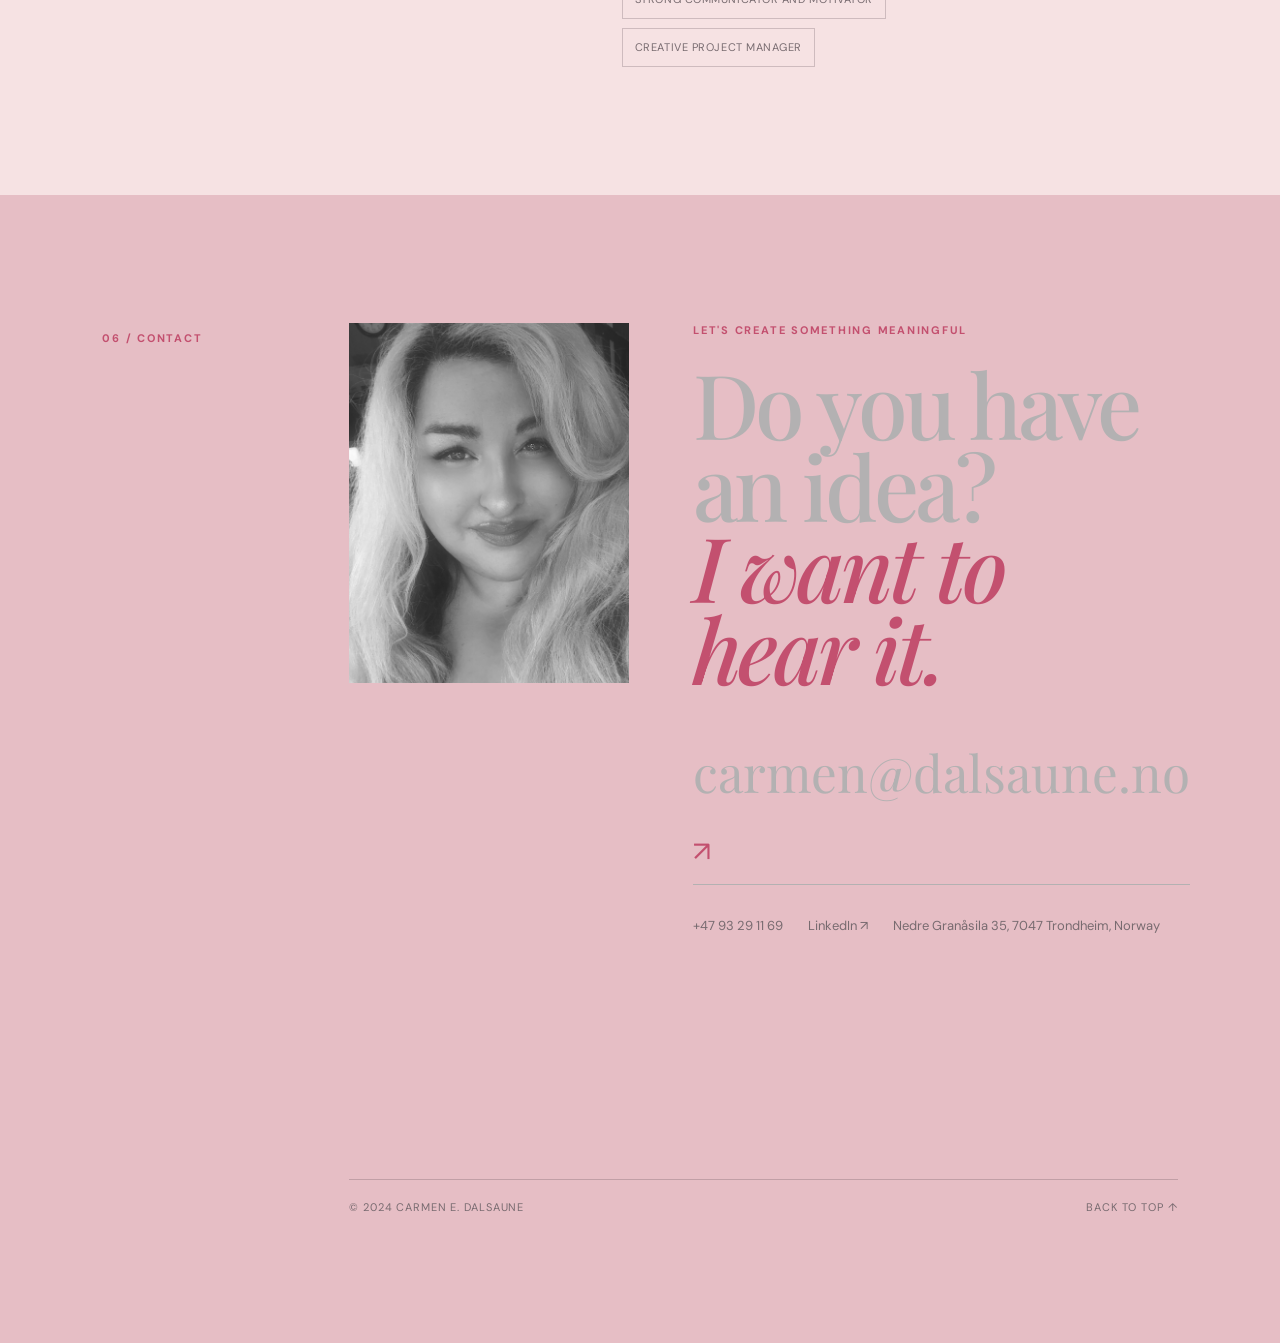
==== commit c3e08ccf: "2 changes made to carmen-cv/index-en.html and carmen-cv/index.html to update the intro name and deta" ====
--- a/carmen-cv/index-en.html
+++ b/carmen-cv/index-en.html
@@ -30,7 +30,7 @@
             </div>
             <div class="hero-details">
                 <div class="lifecycle-block">
-                    <p class="detail-heading">The data lifecycle</p>
+                    <p class="detail-heading">My expertise across the data lifecycle</p>
                     <ol class="lifecycle-list">
                         <li><strong>Ingestion</strong><span>Data from legacy systems, databases, APIs and external sources.</span></li>
                         <li><strong>Storage and Azure</strong><span>Cloud architecture, databases, access control and data security.</span></li>
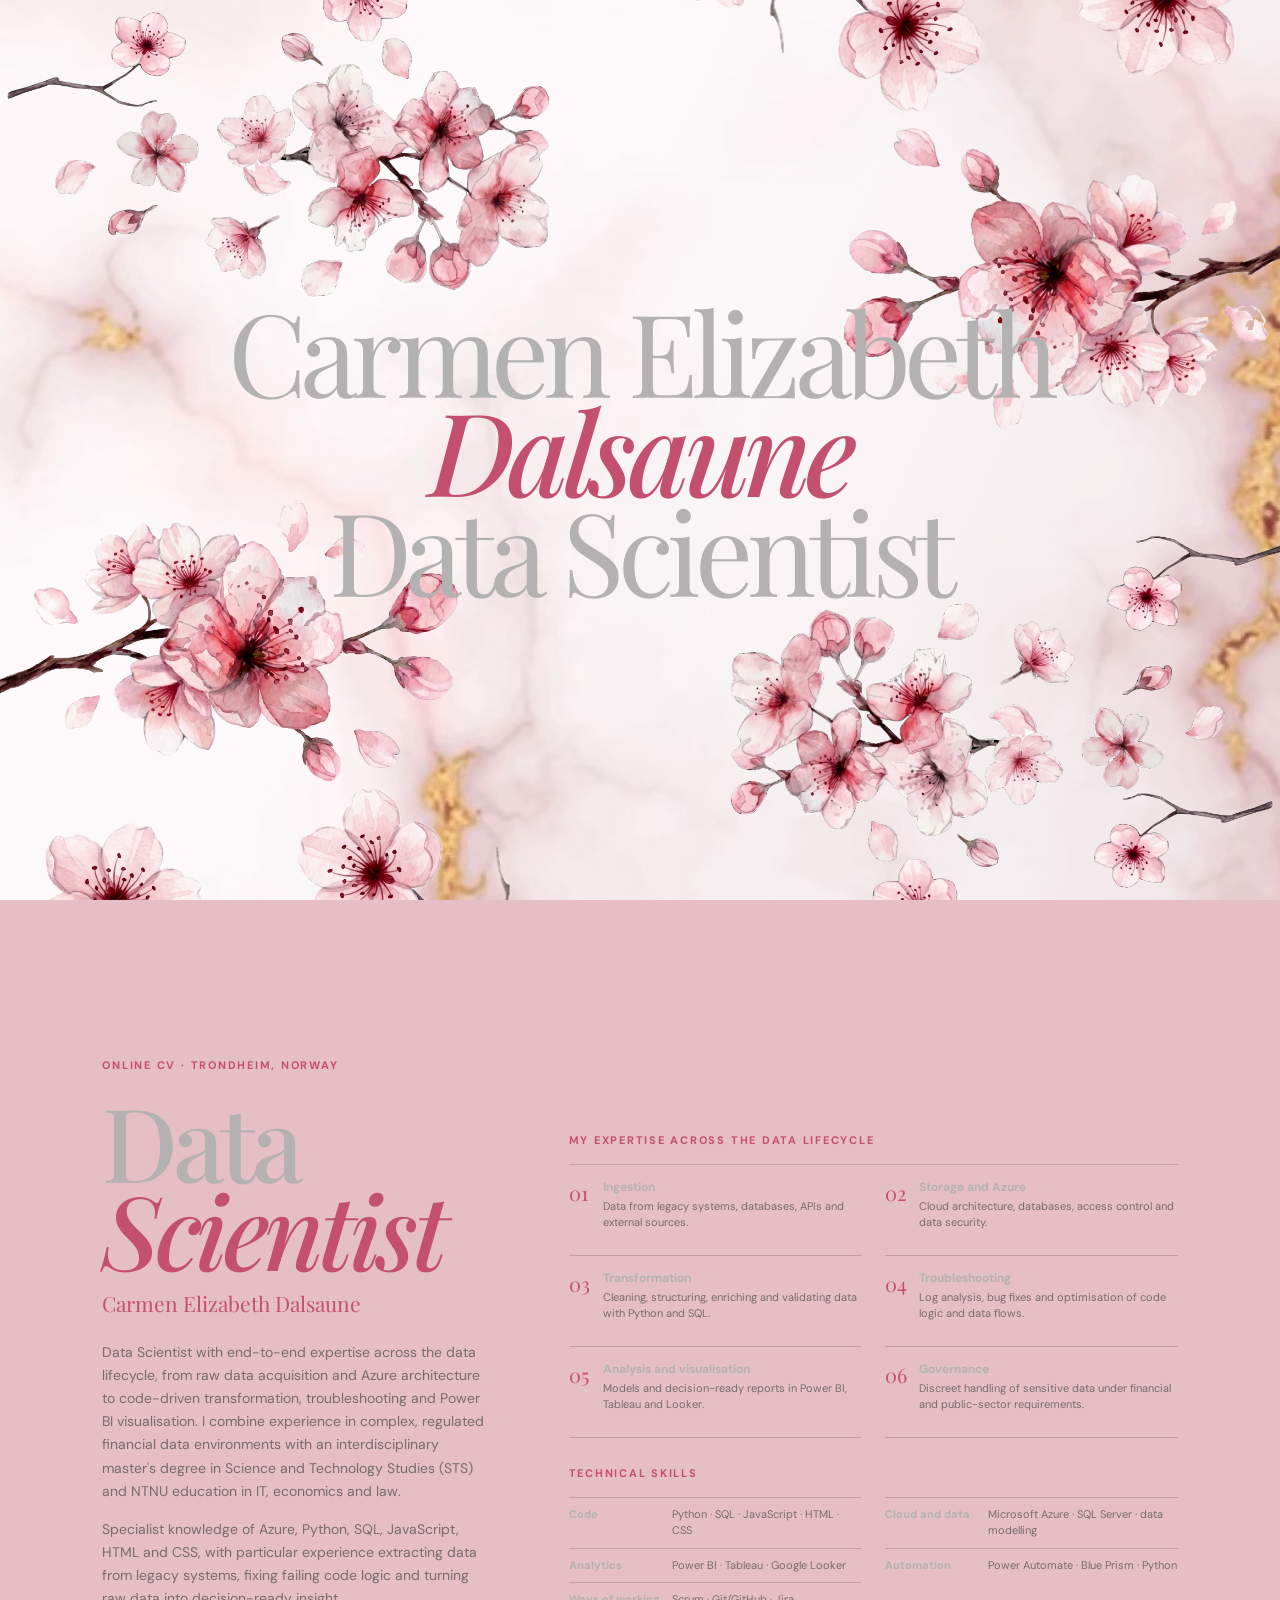
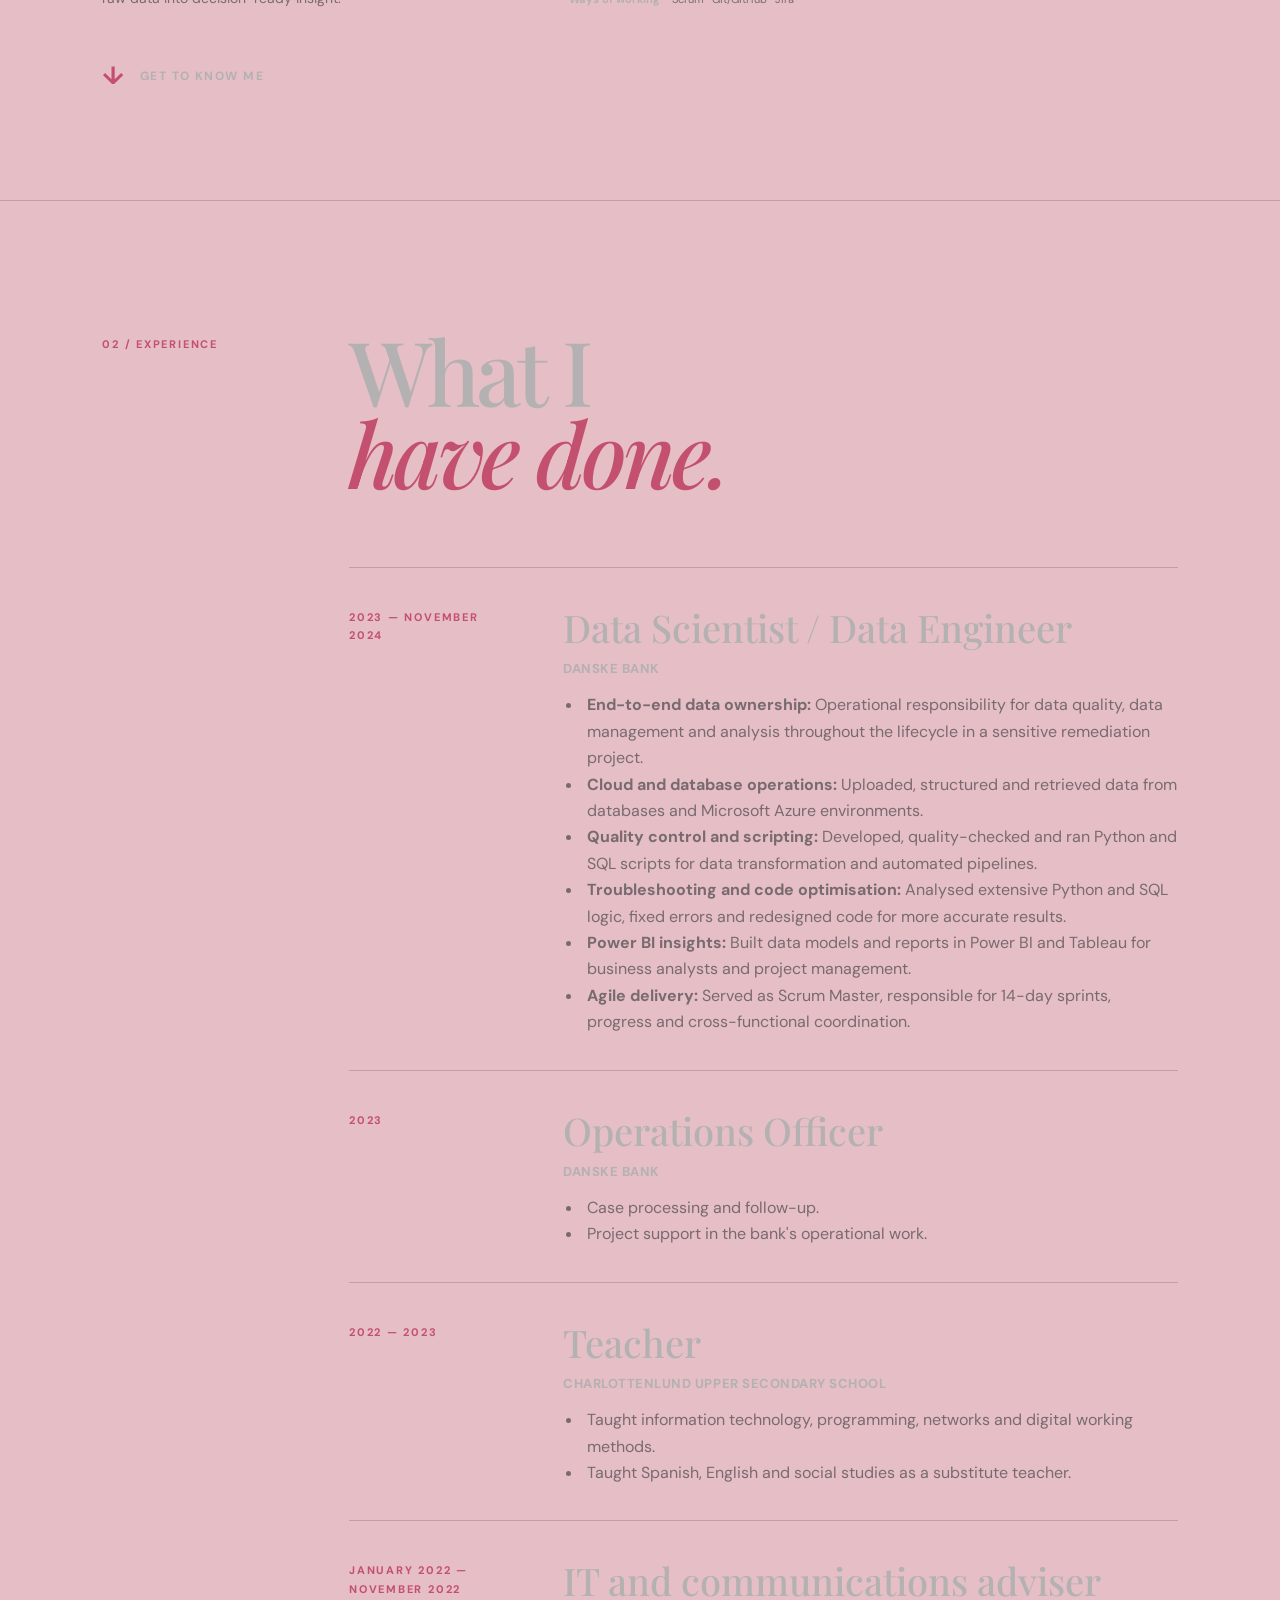
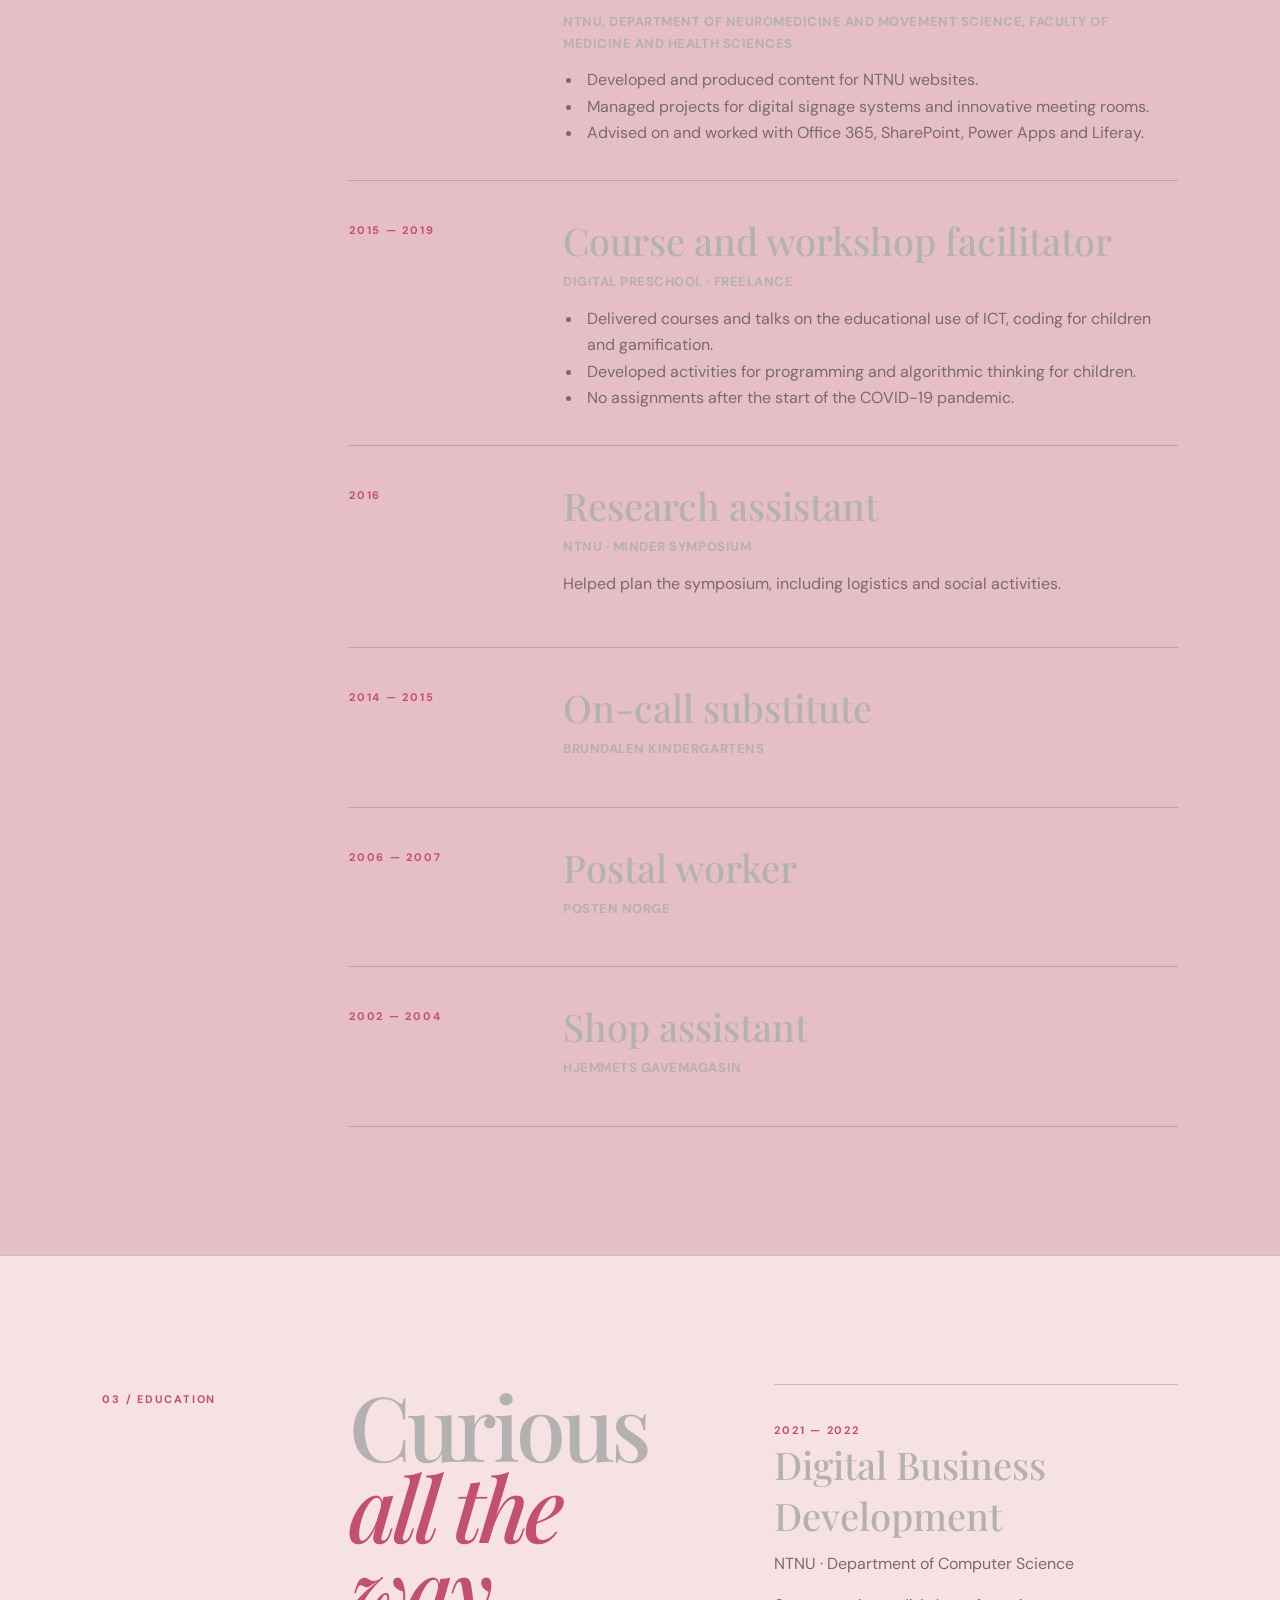
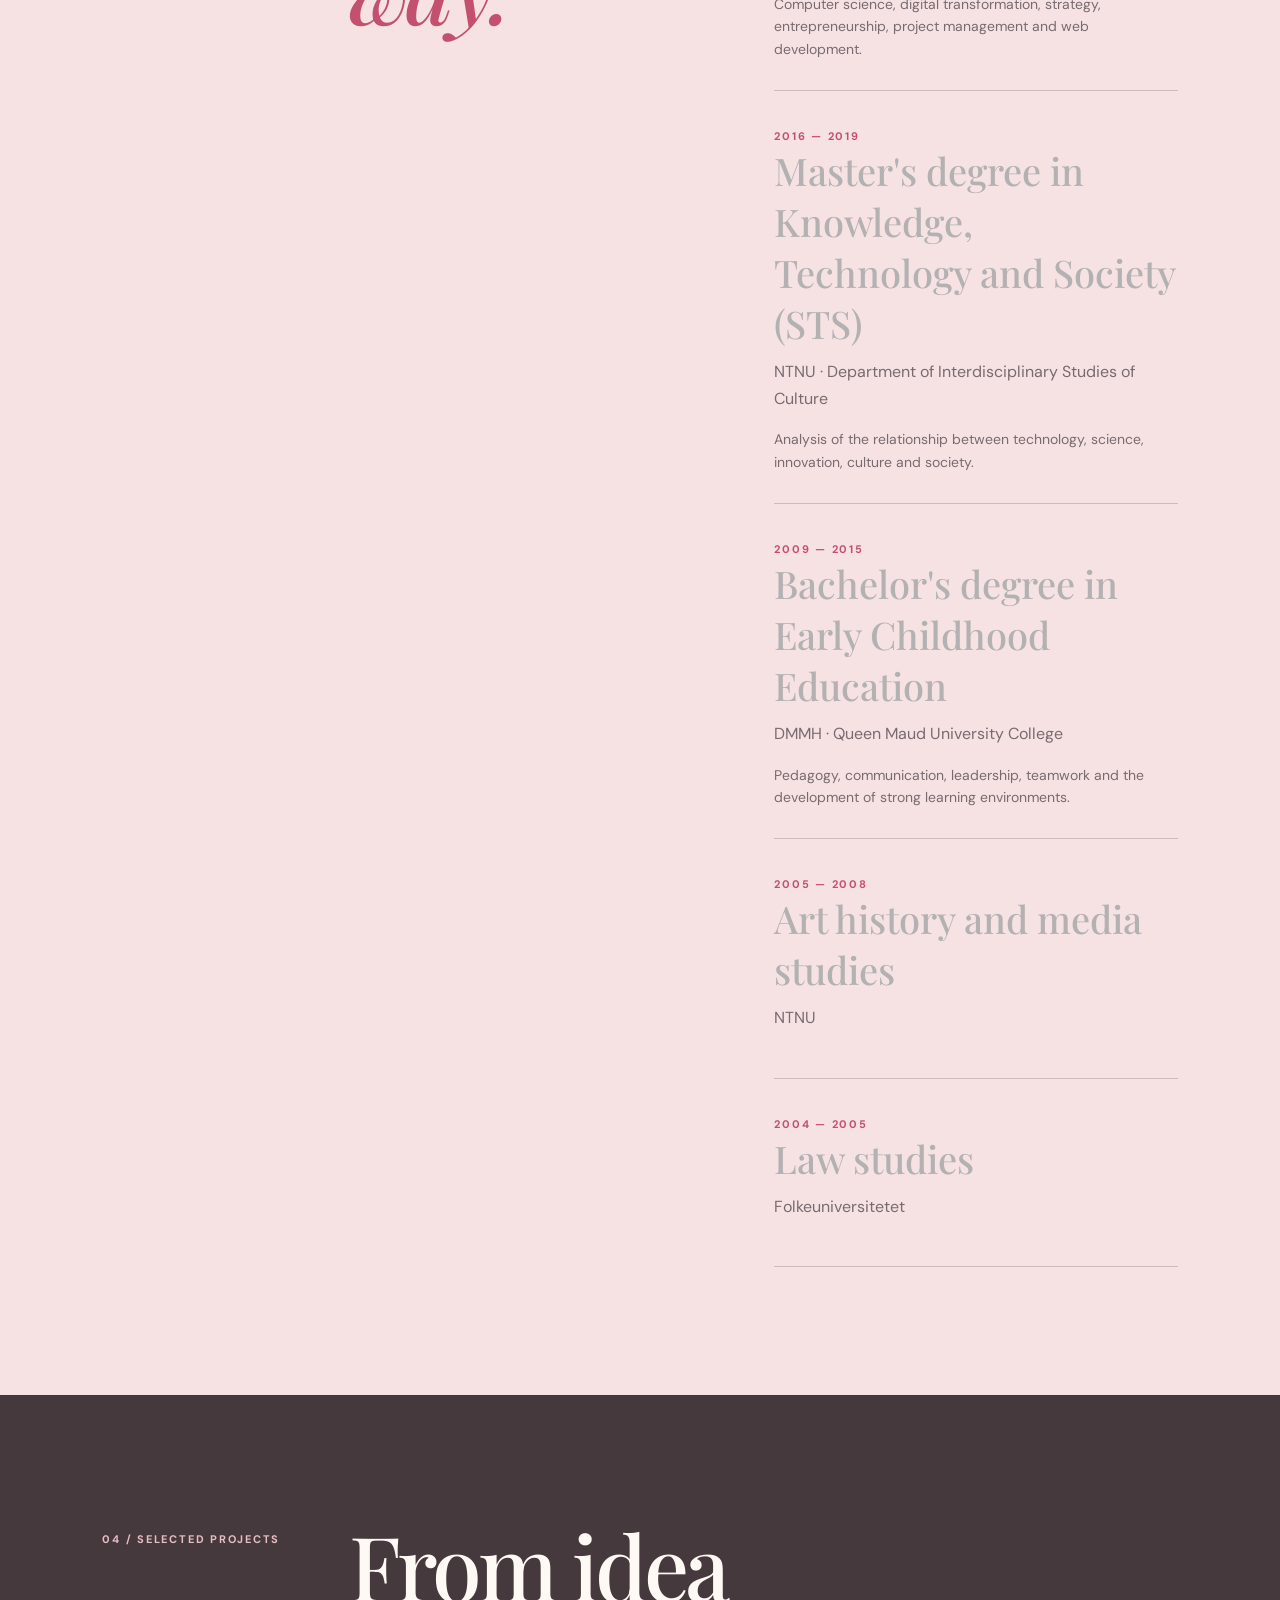
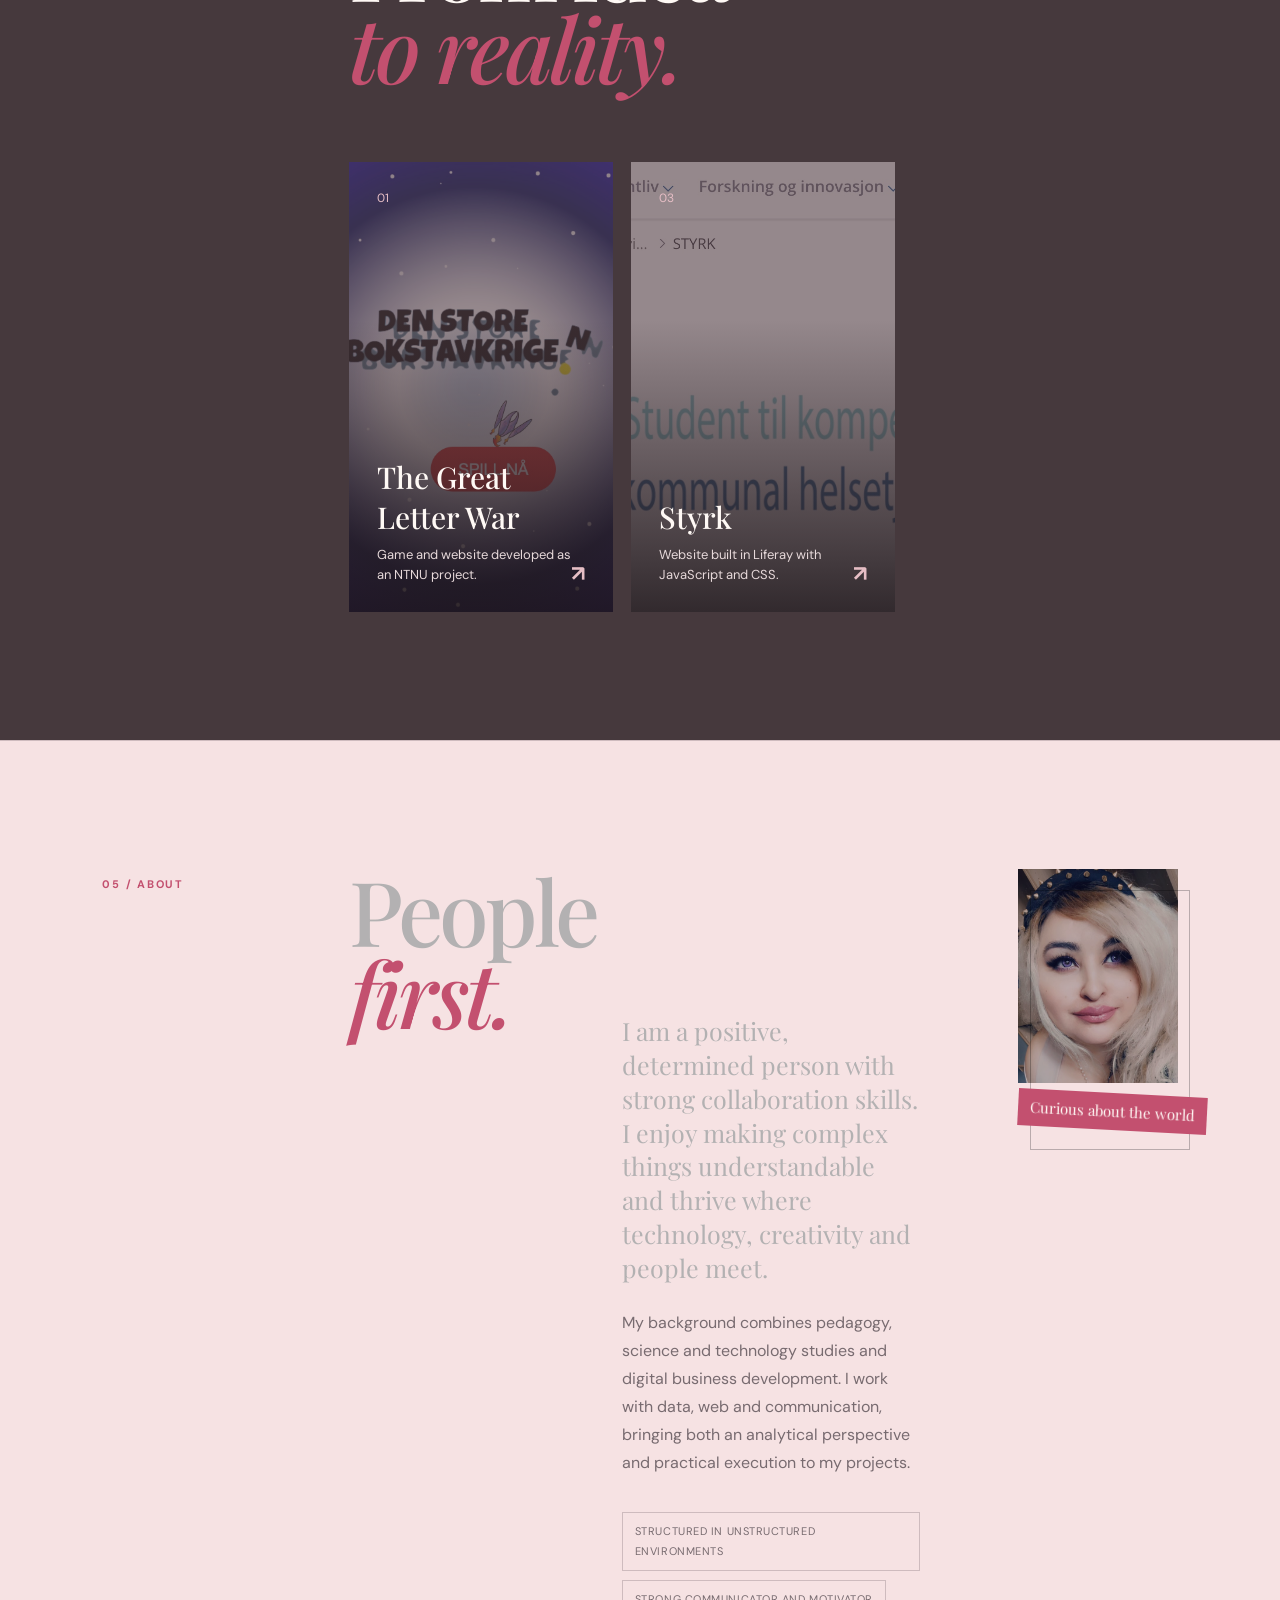
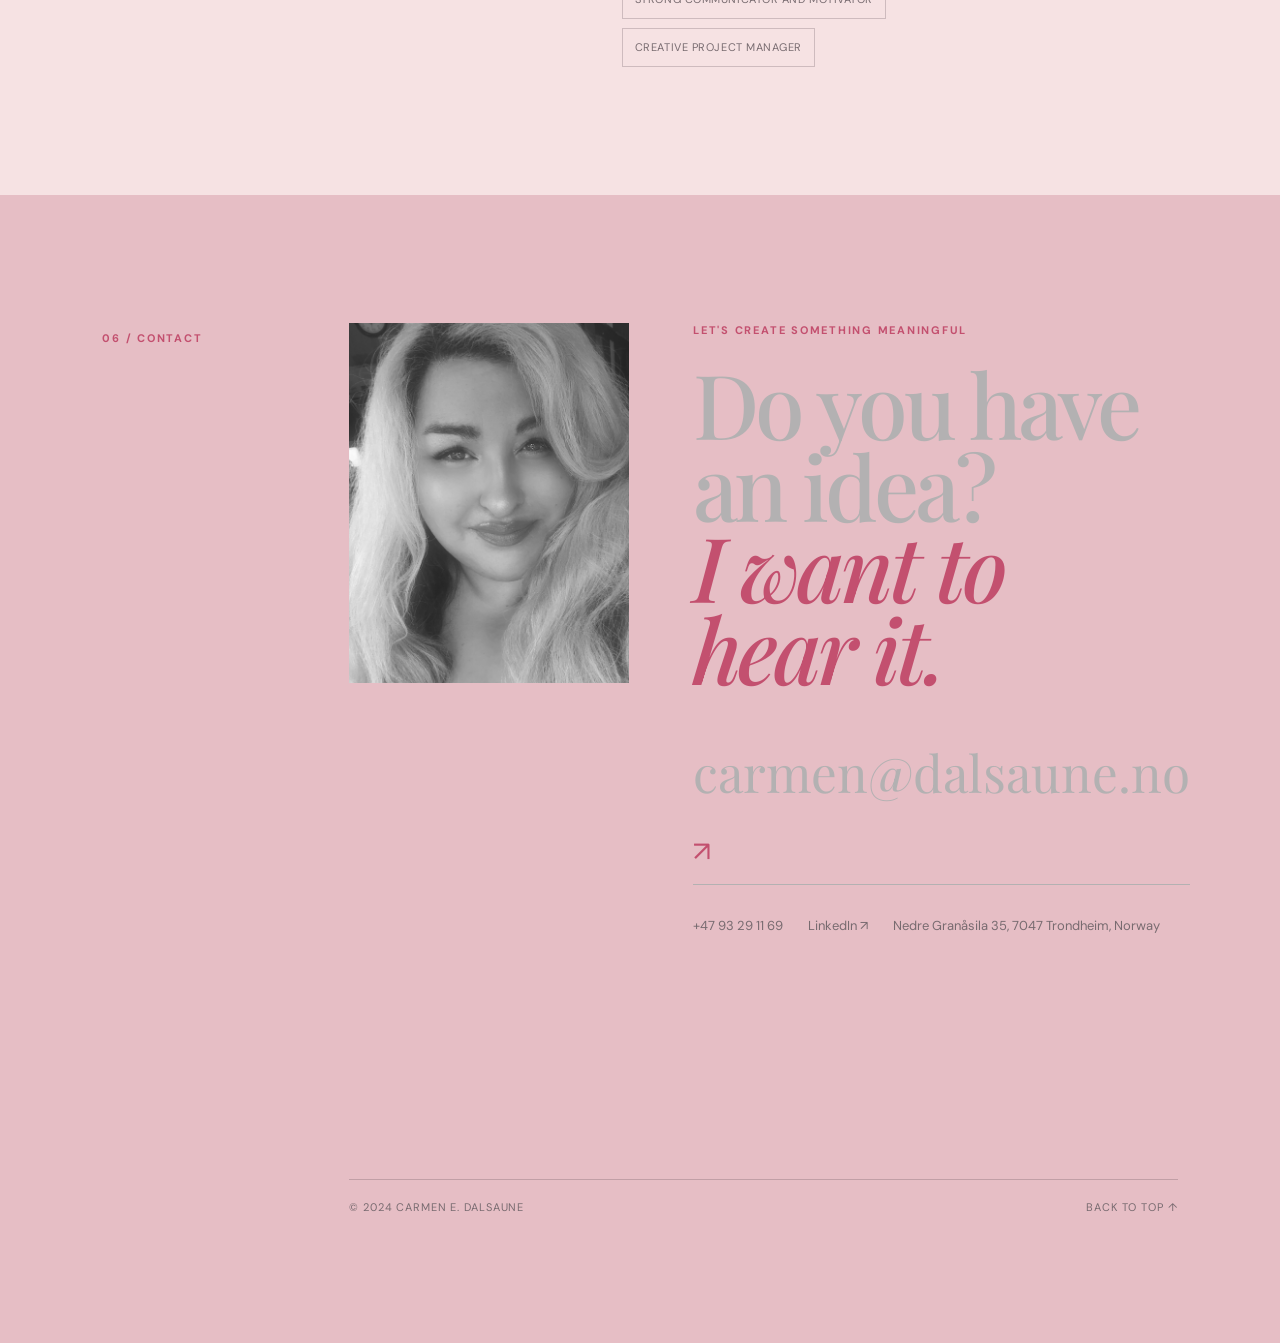
==== commit 36ef66f9: "changes to be committed:" ====
--- a/carmen-cv/index-en.html
+++ b/carmen-cv/index-en.html
@@ -11,7 +11,7 @@
     <title>Carmen Elizabeth Dalsaune | CV</title>
 </head>
 <body>
-    <div class="intro-screen" aria-hidden="true"><p class="intro-name">Carmen Elizabeth<br><em>Data Scientist</em><br>Dalsaune</p></div>
+    <div class="intro-screen" aria-hidden="true"><p class="intro-name">Carmen Elizabeth<br><em>Dalsaune</em><br>Data Scientist</p></div>
     <div class="flower-layer flowers-topleft" aria-hidden="true"></div><div class="flower-layer flowers-topright" aria-hidden="true"></div><div class="flower-layer flowers-bottomright" aria-hidden="true"></div><div class="flower-layer flowers-bottomleft" aria-hidden="true"></div>
     <header class="site-header">
         <a class="logo" href="#top" aria-label="Back to top">CED<span>.</span></a>
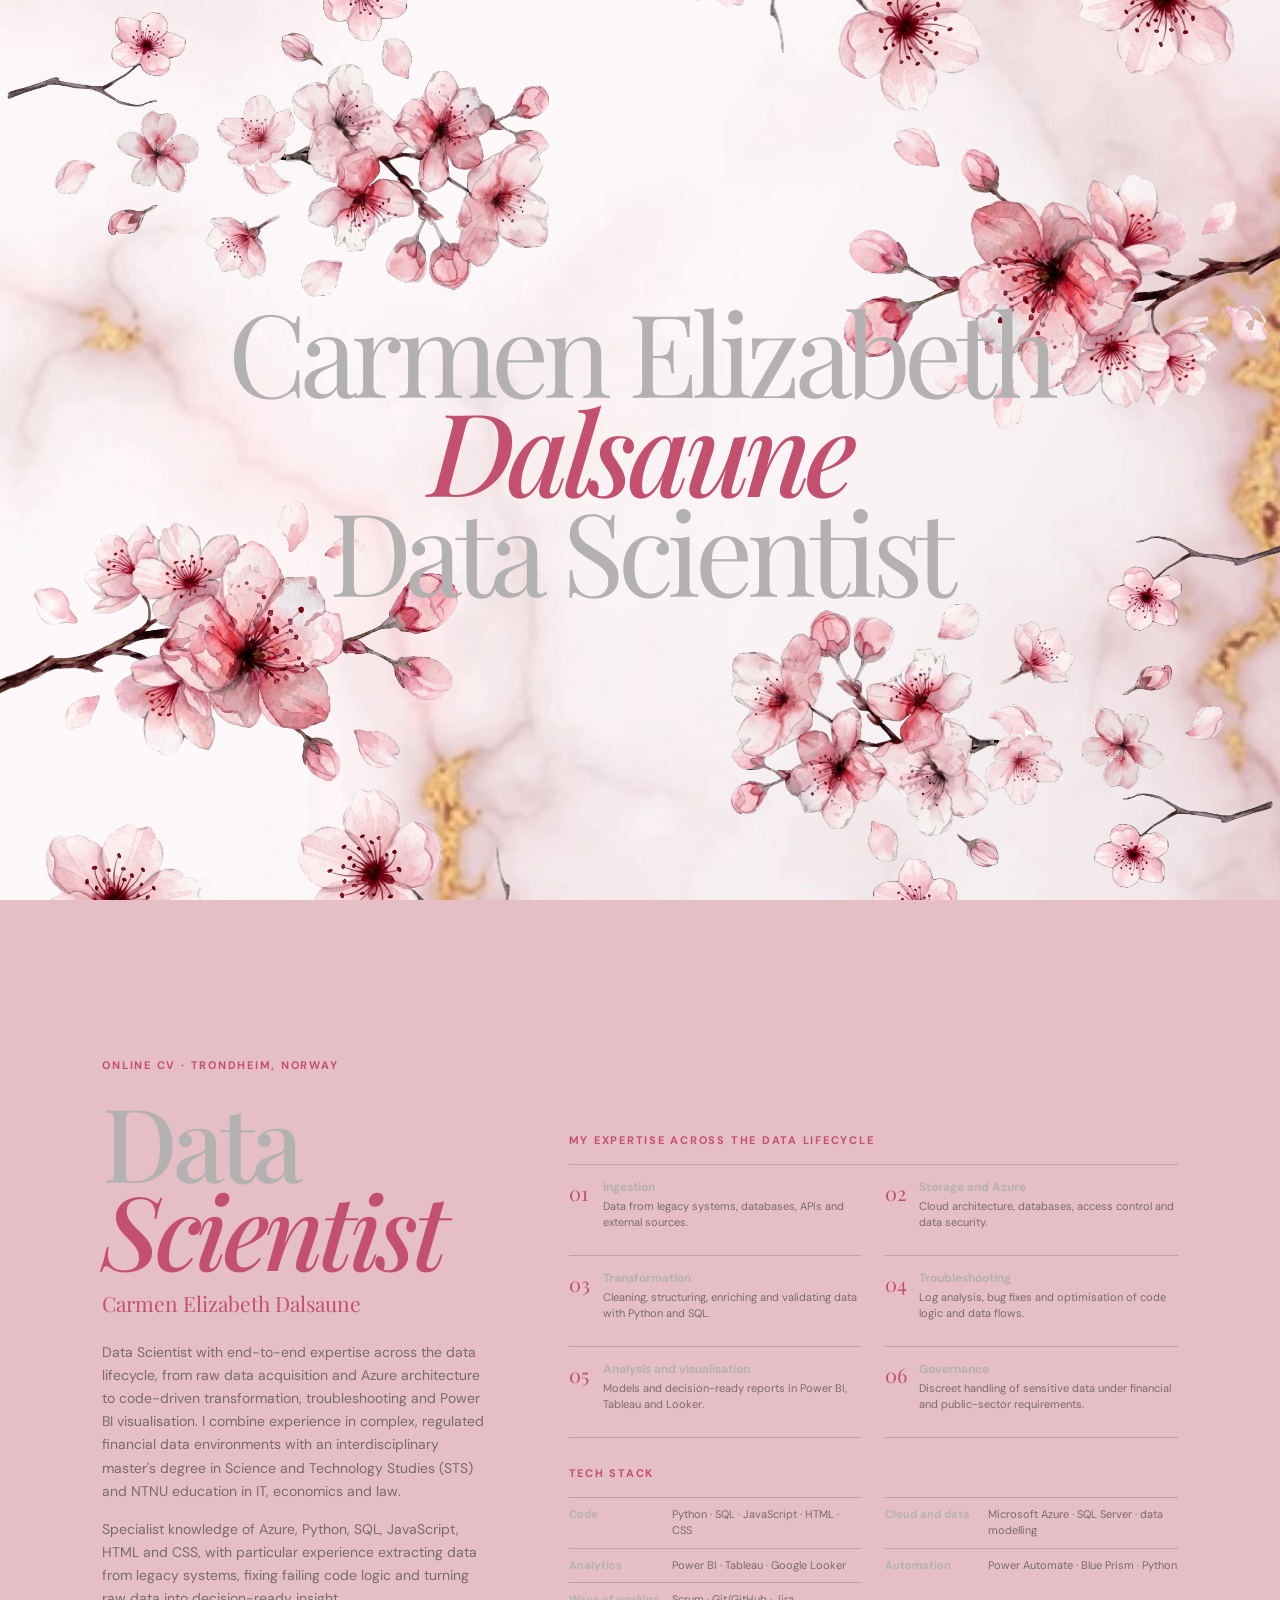
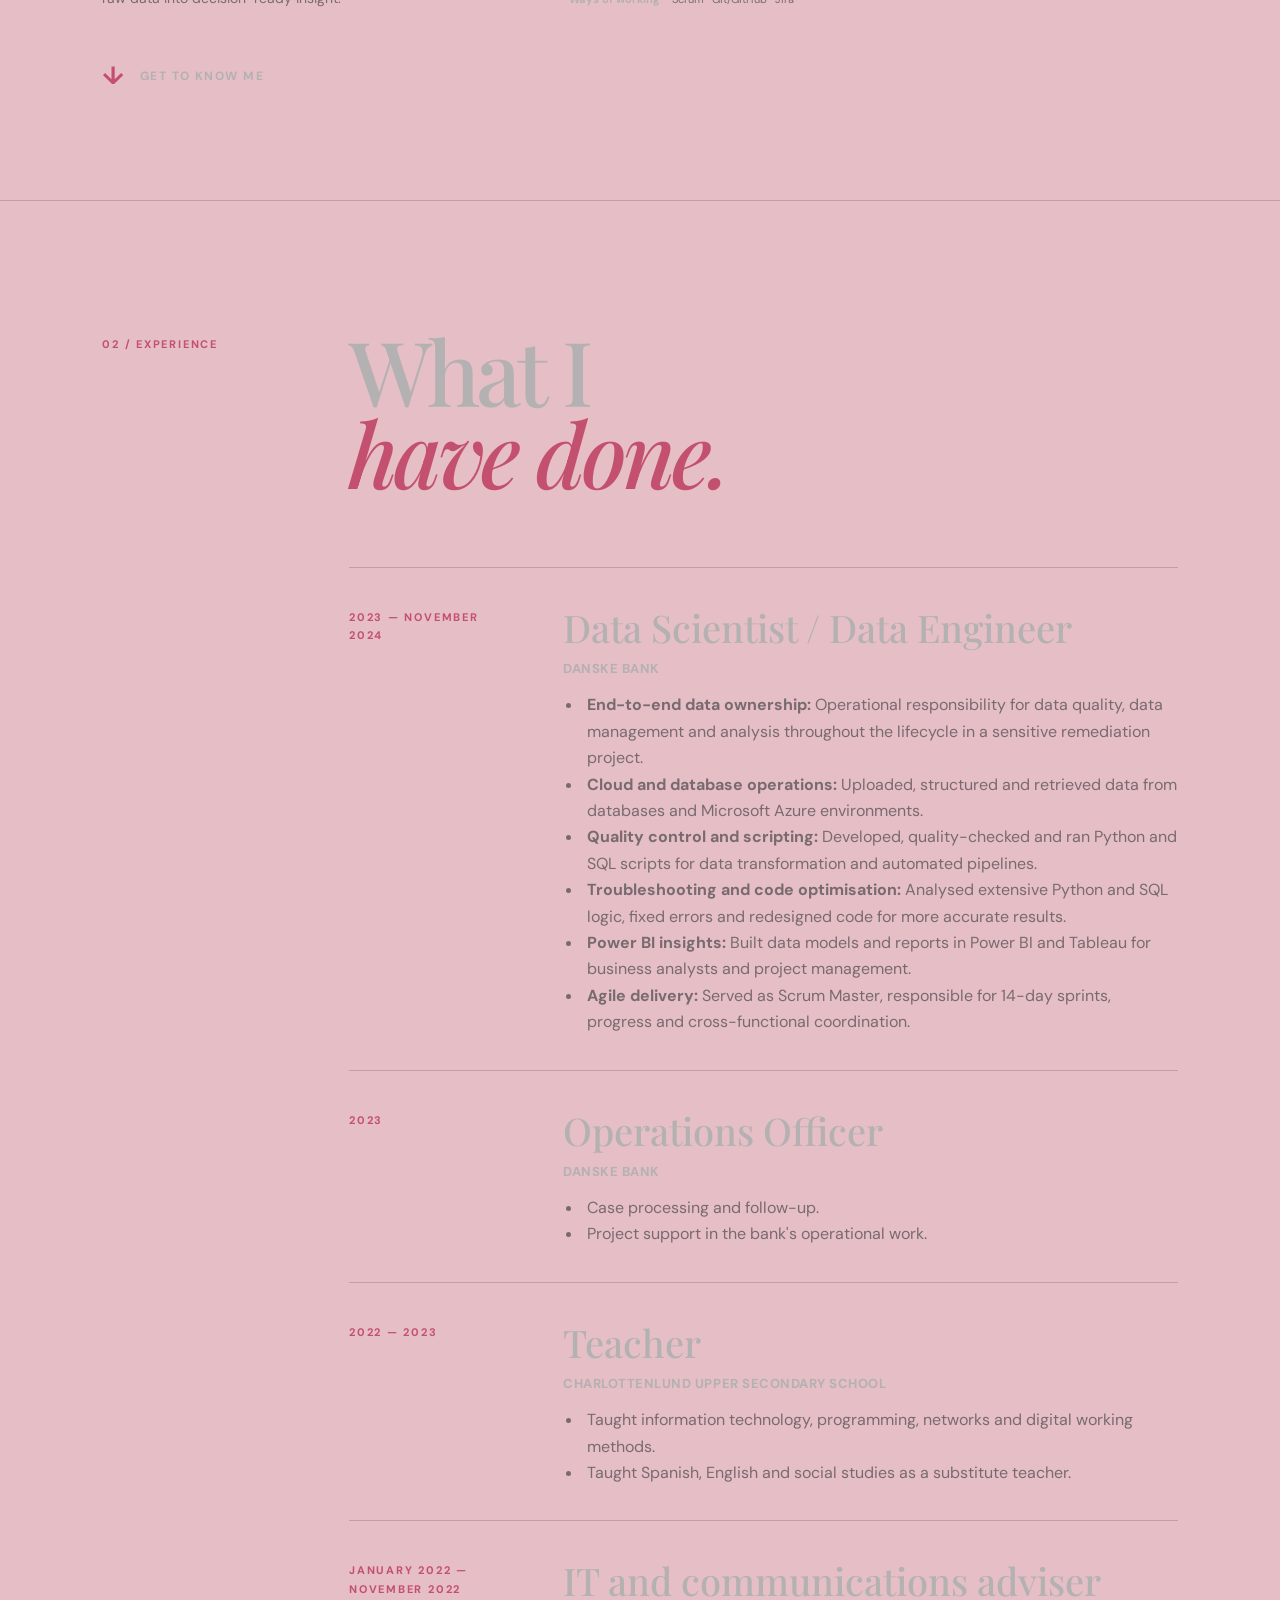
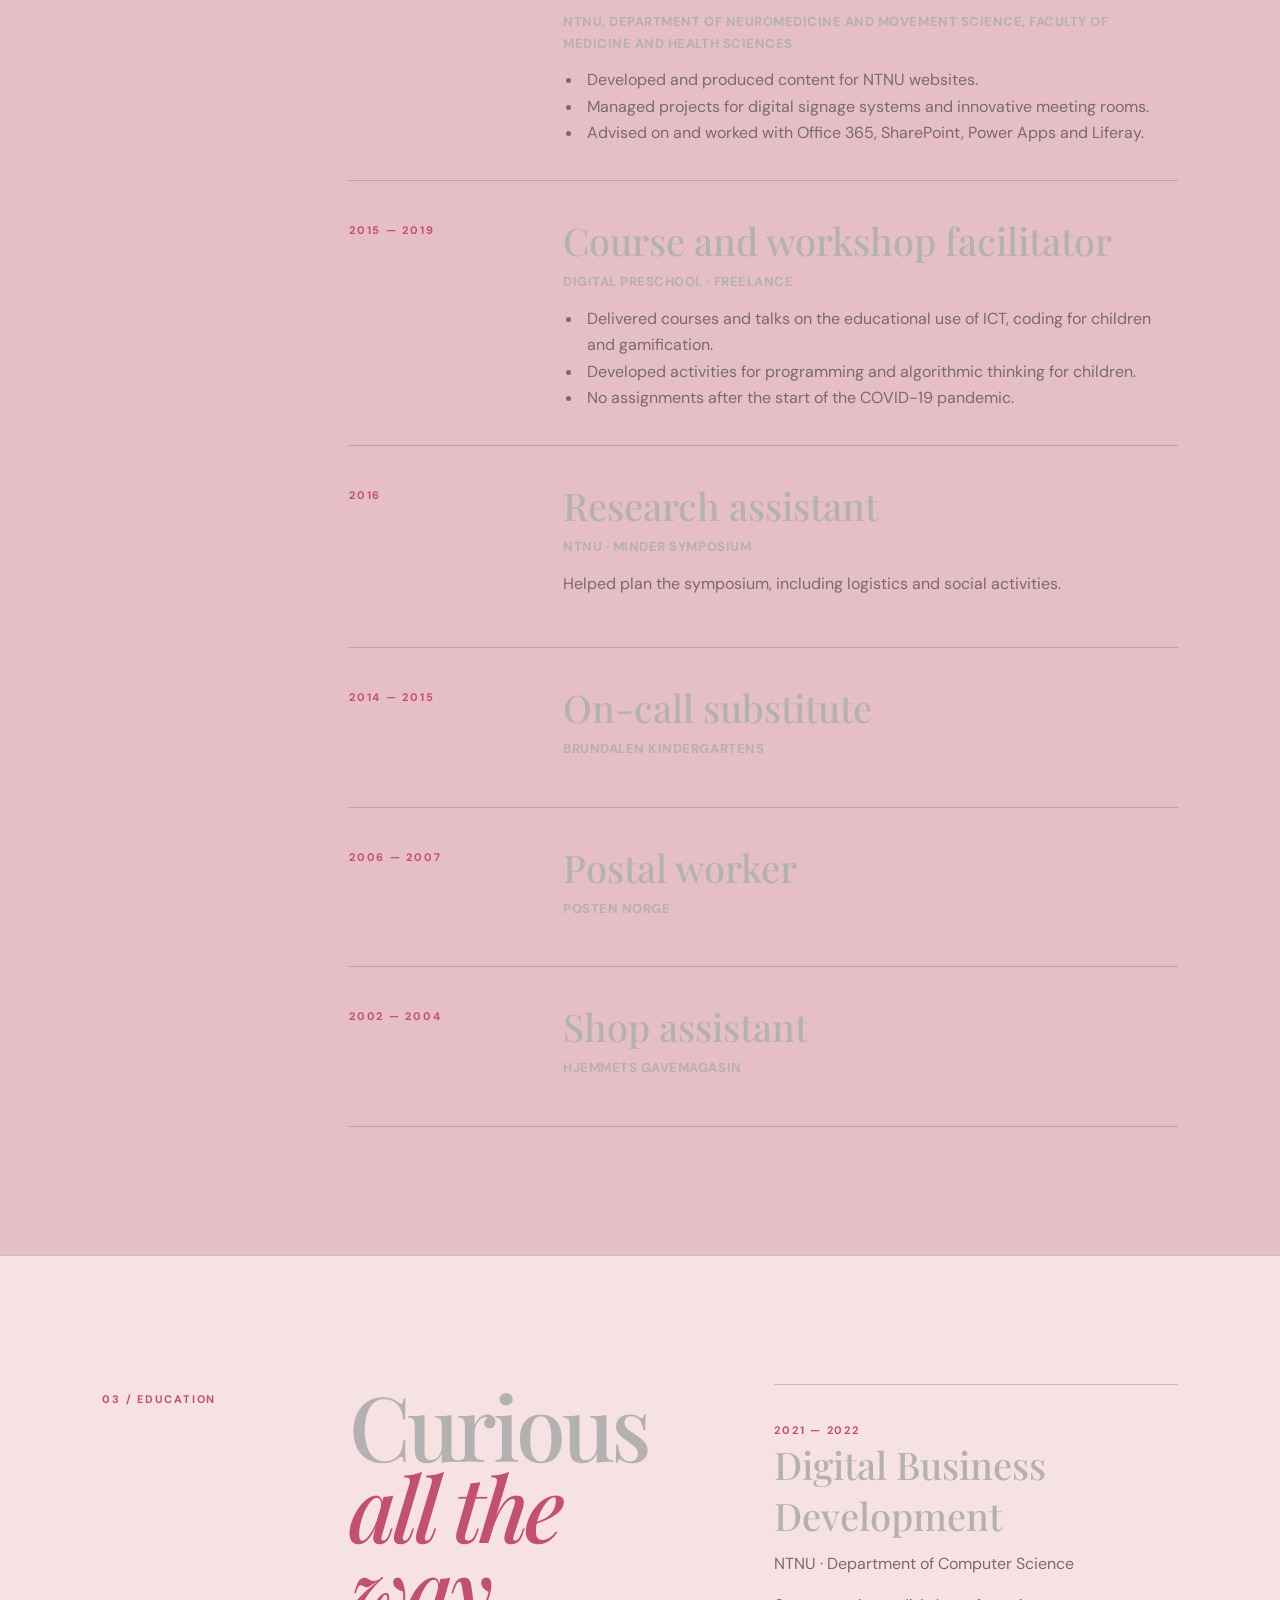
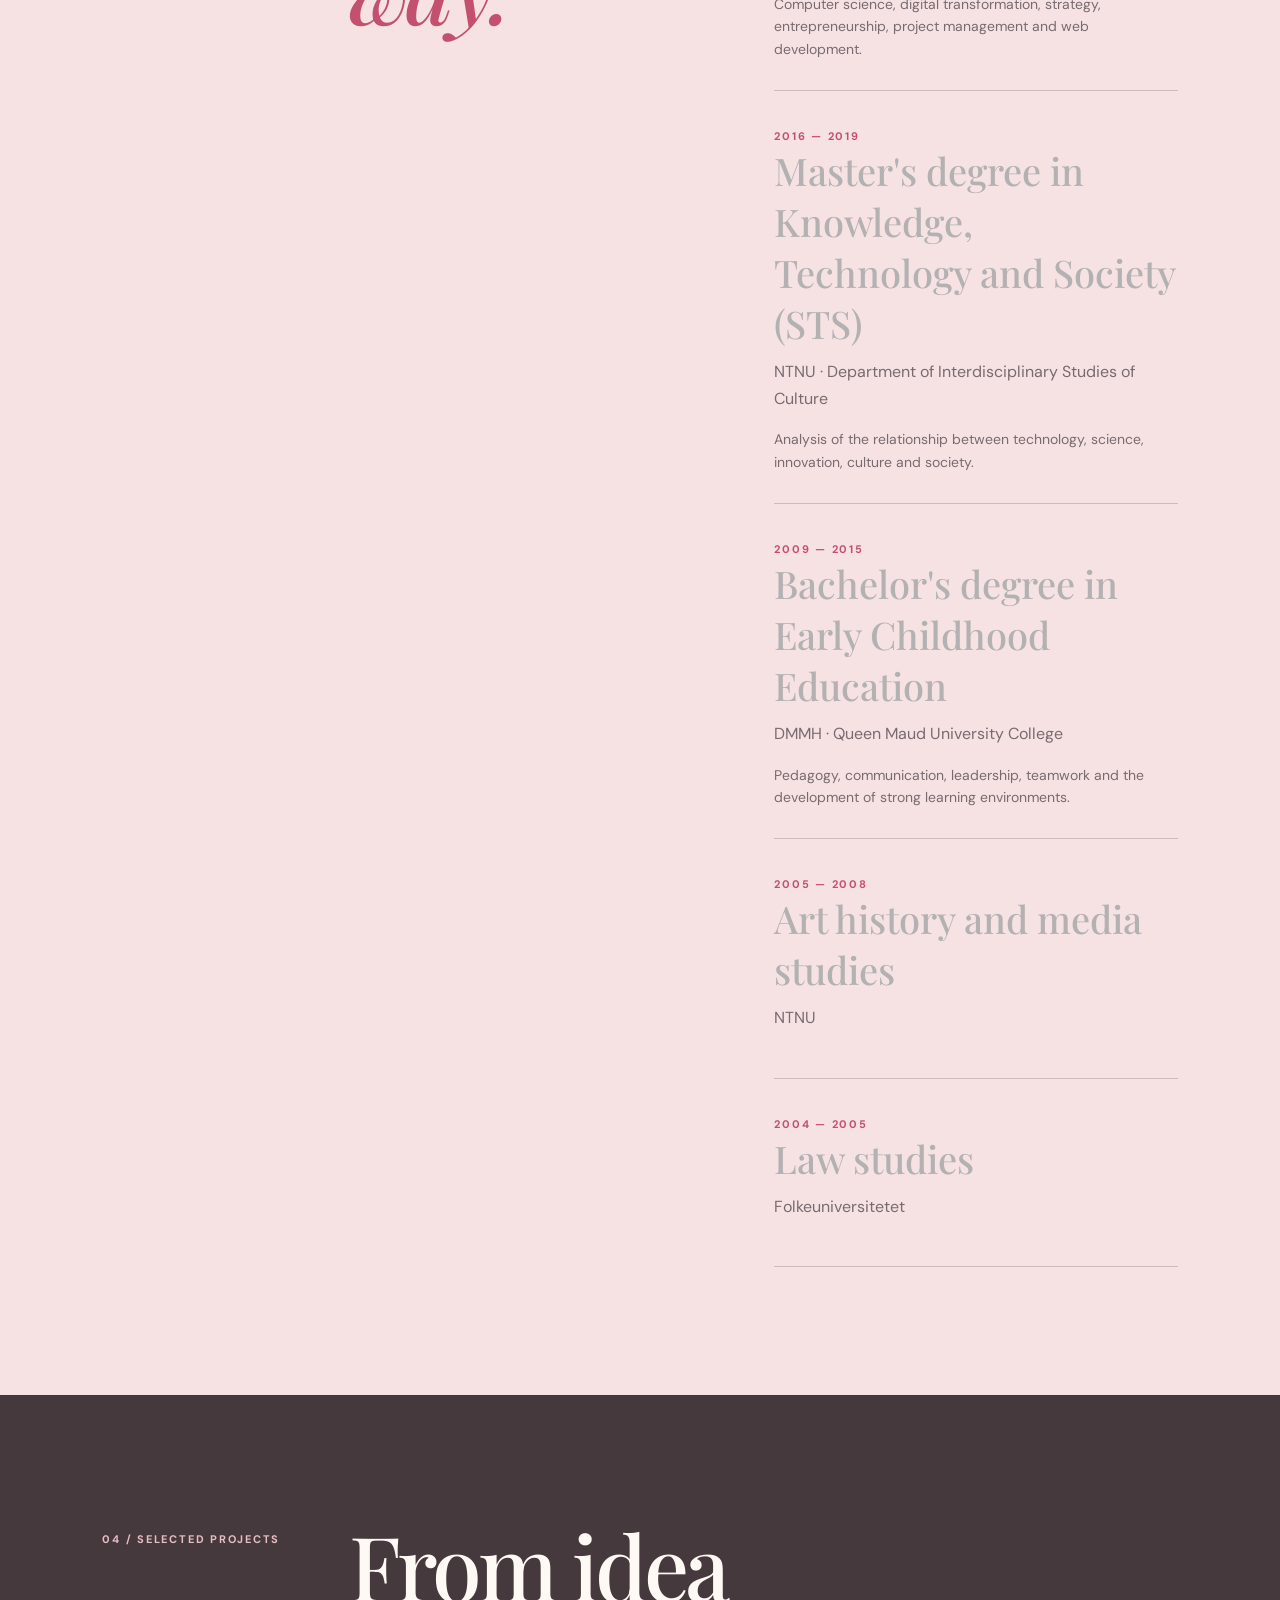
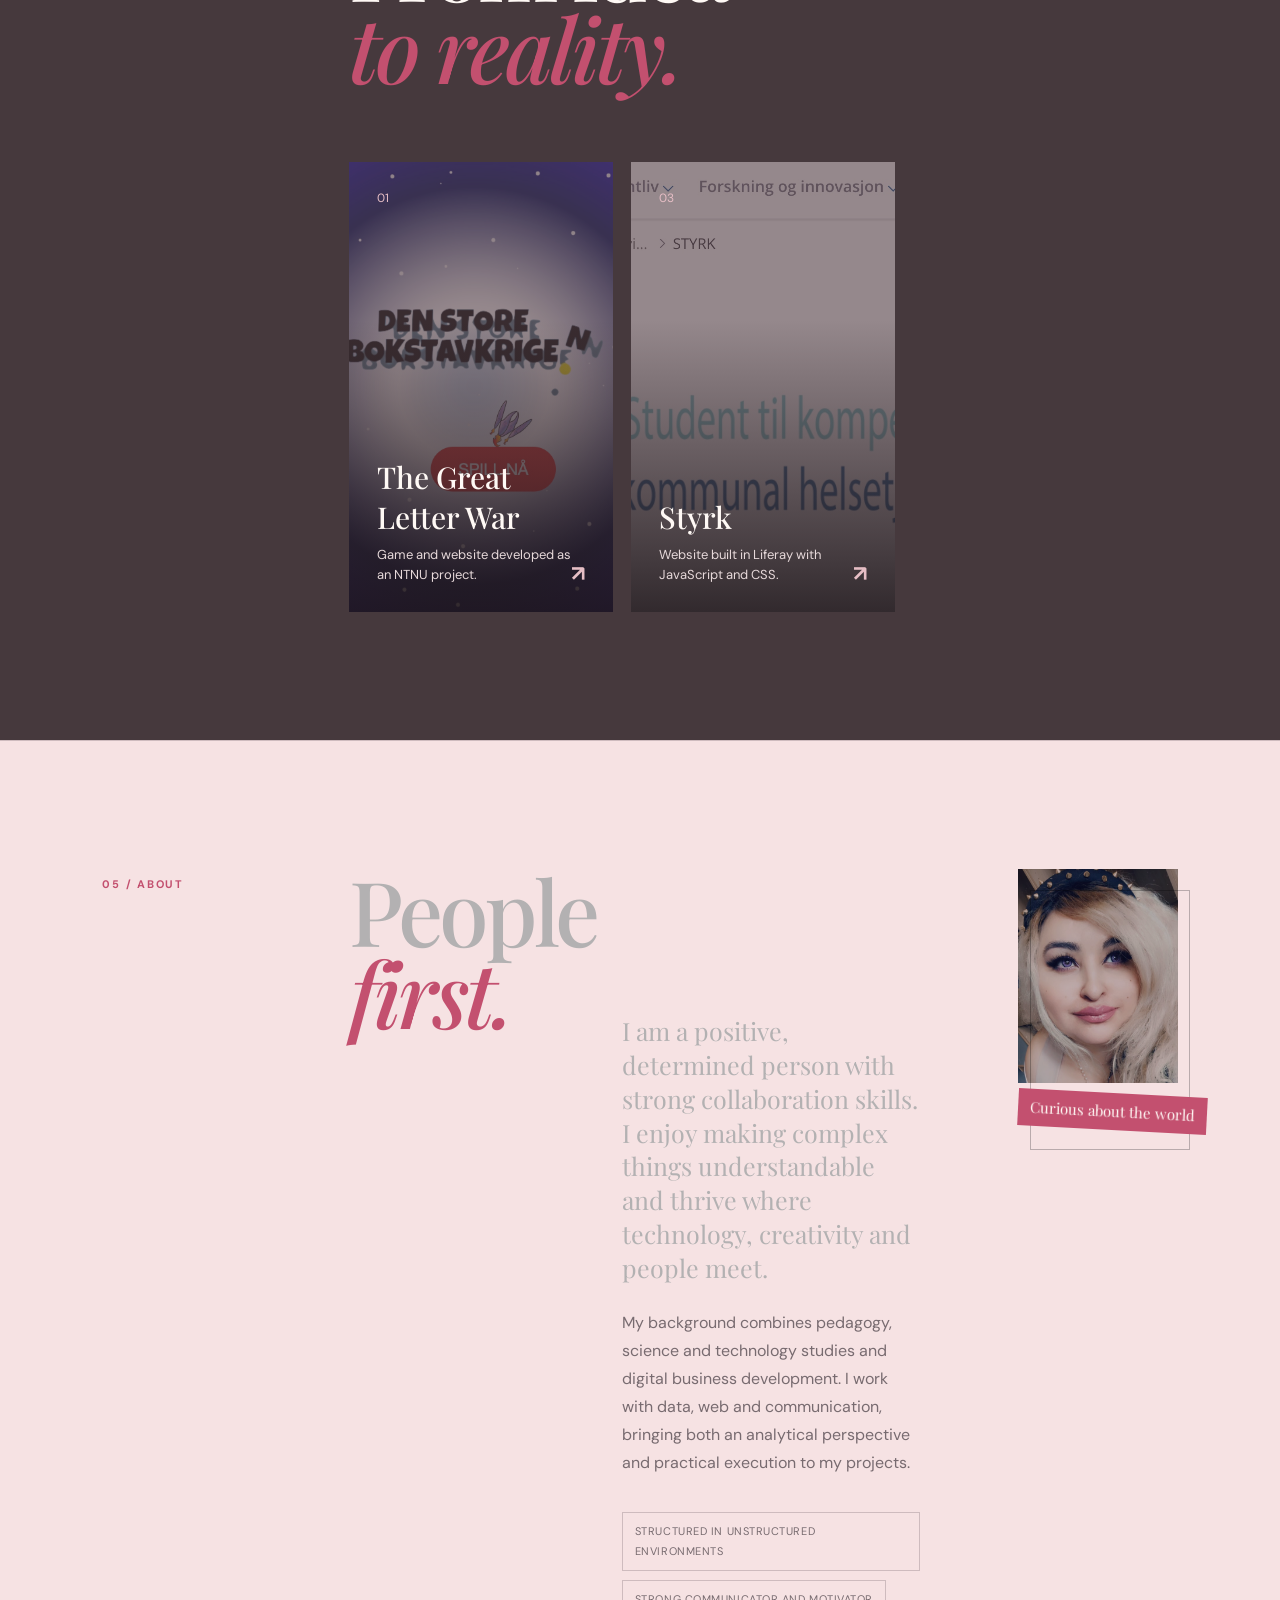
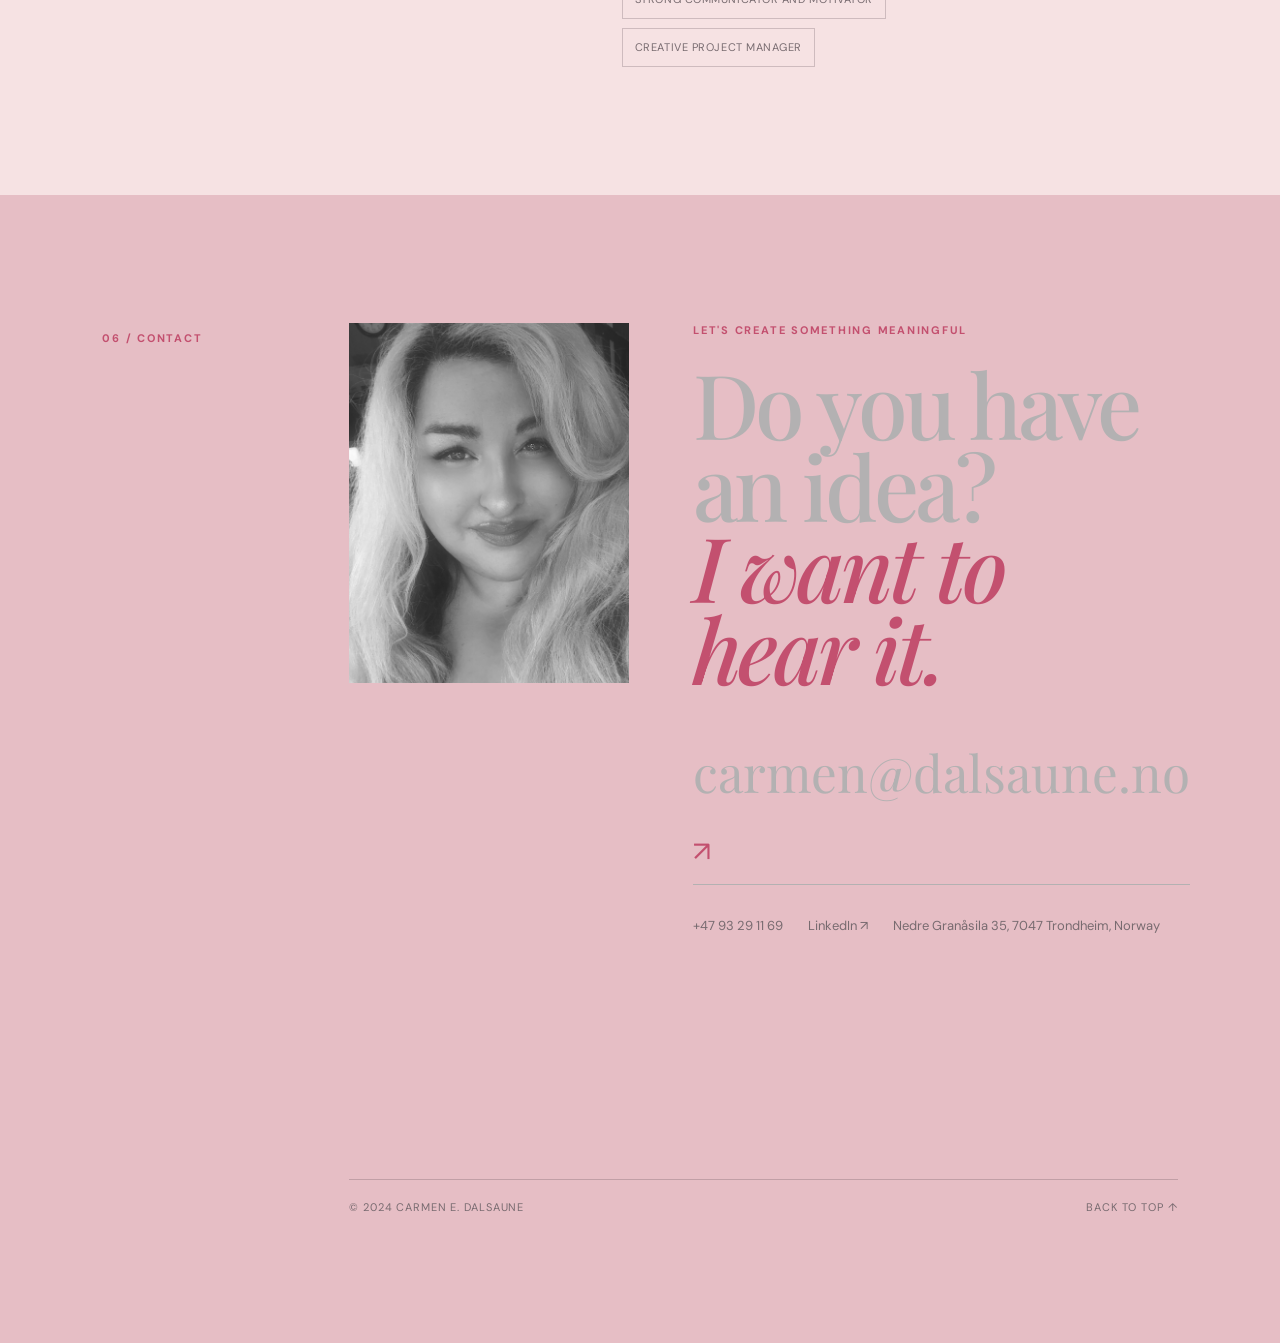
==== commit 82cea51d: "changes to be committed:" ====
--- a/carmen-cv/index-en.html
+++ b/carmen-cv/index-en.html
@@ -41,7 +41,7 @@
                     </ol>
                 </div>
                 <aside id="skills" class="tech-stack" aria-labelledby="stack-title">
-                    <p class="detail-heading" id="stack-title">Technical skills</p>
+                    <p class="detail-heading" id="stack-title">Tech stack</p>
                     <dl>
                         <div><dt>Code</dt><dd>Python · SQL · JavaScript · HTML · CSS</dd></div>
                         <div><dt>Cloud and data</dt><dd>Microsoft Azure · SQL Server · data modelling</dd></div>
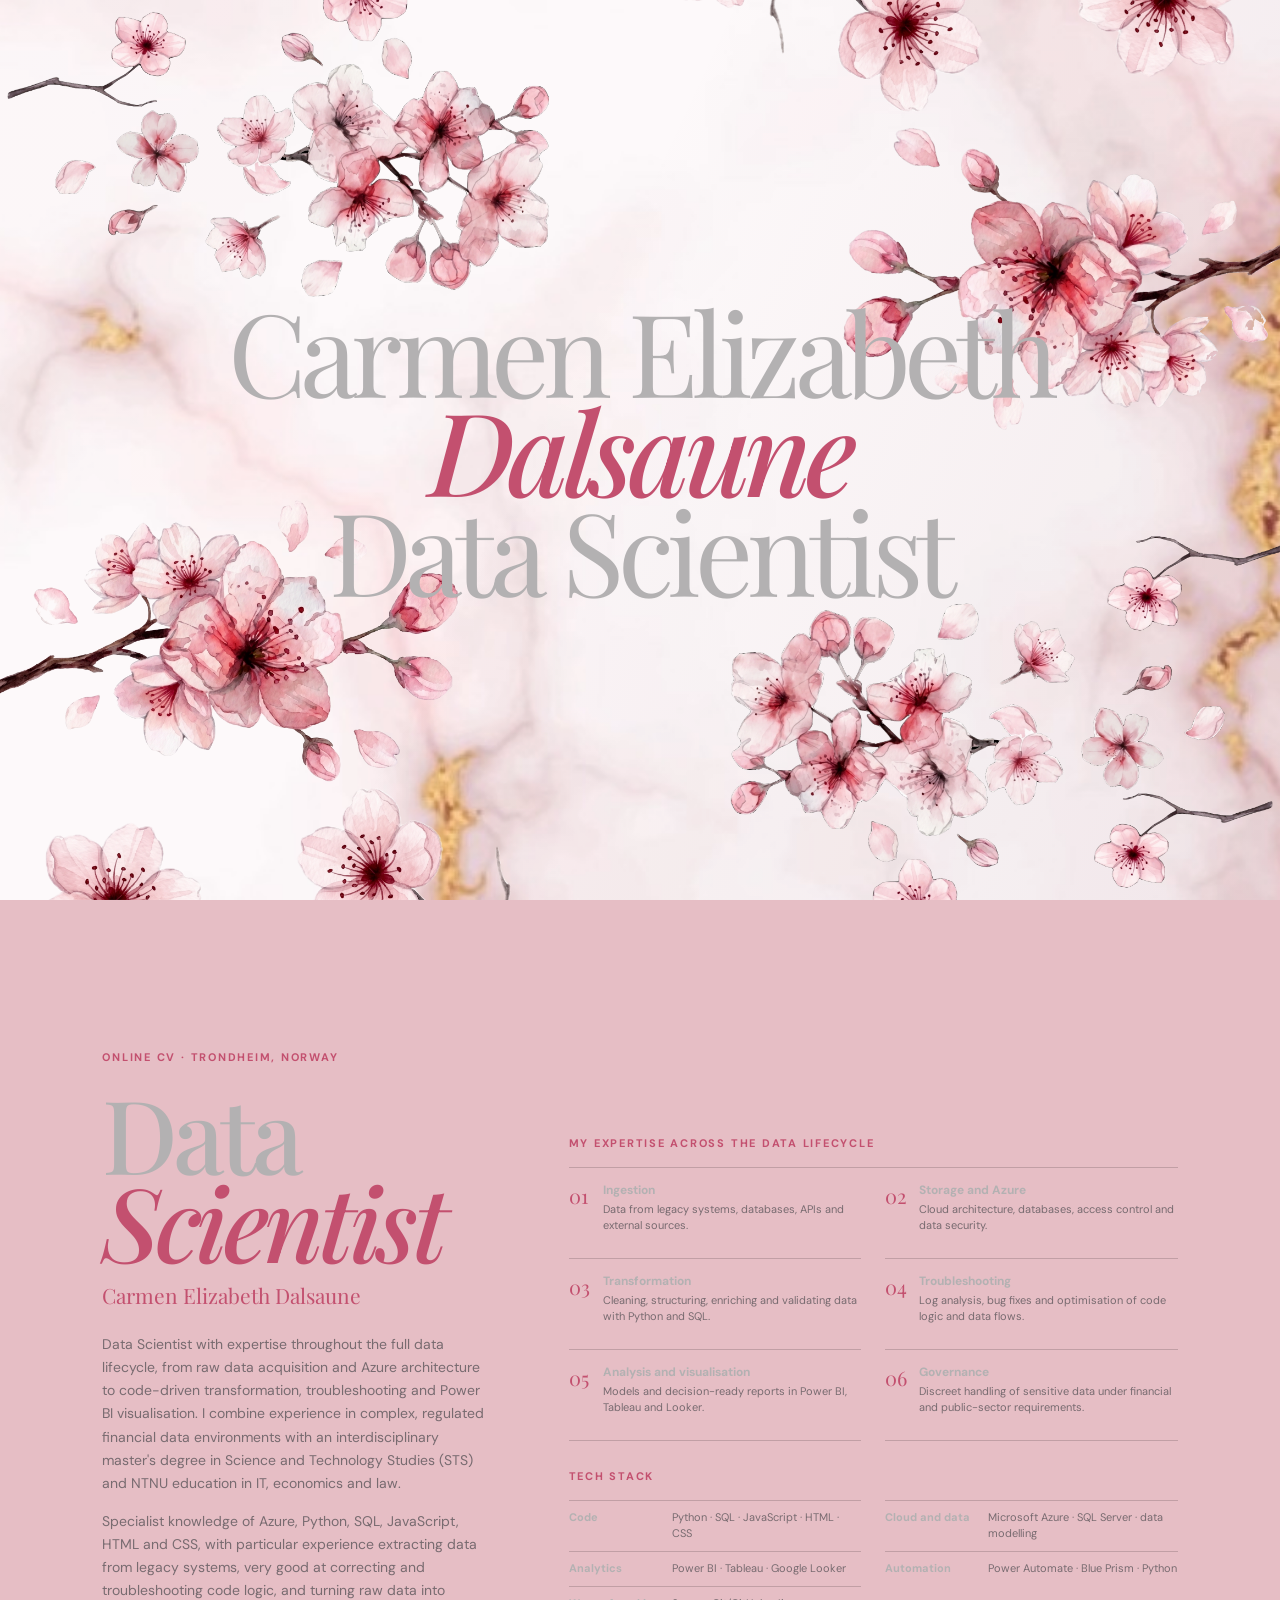
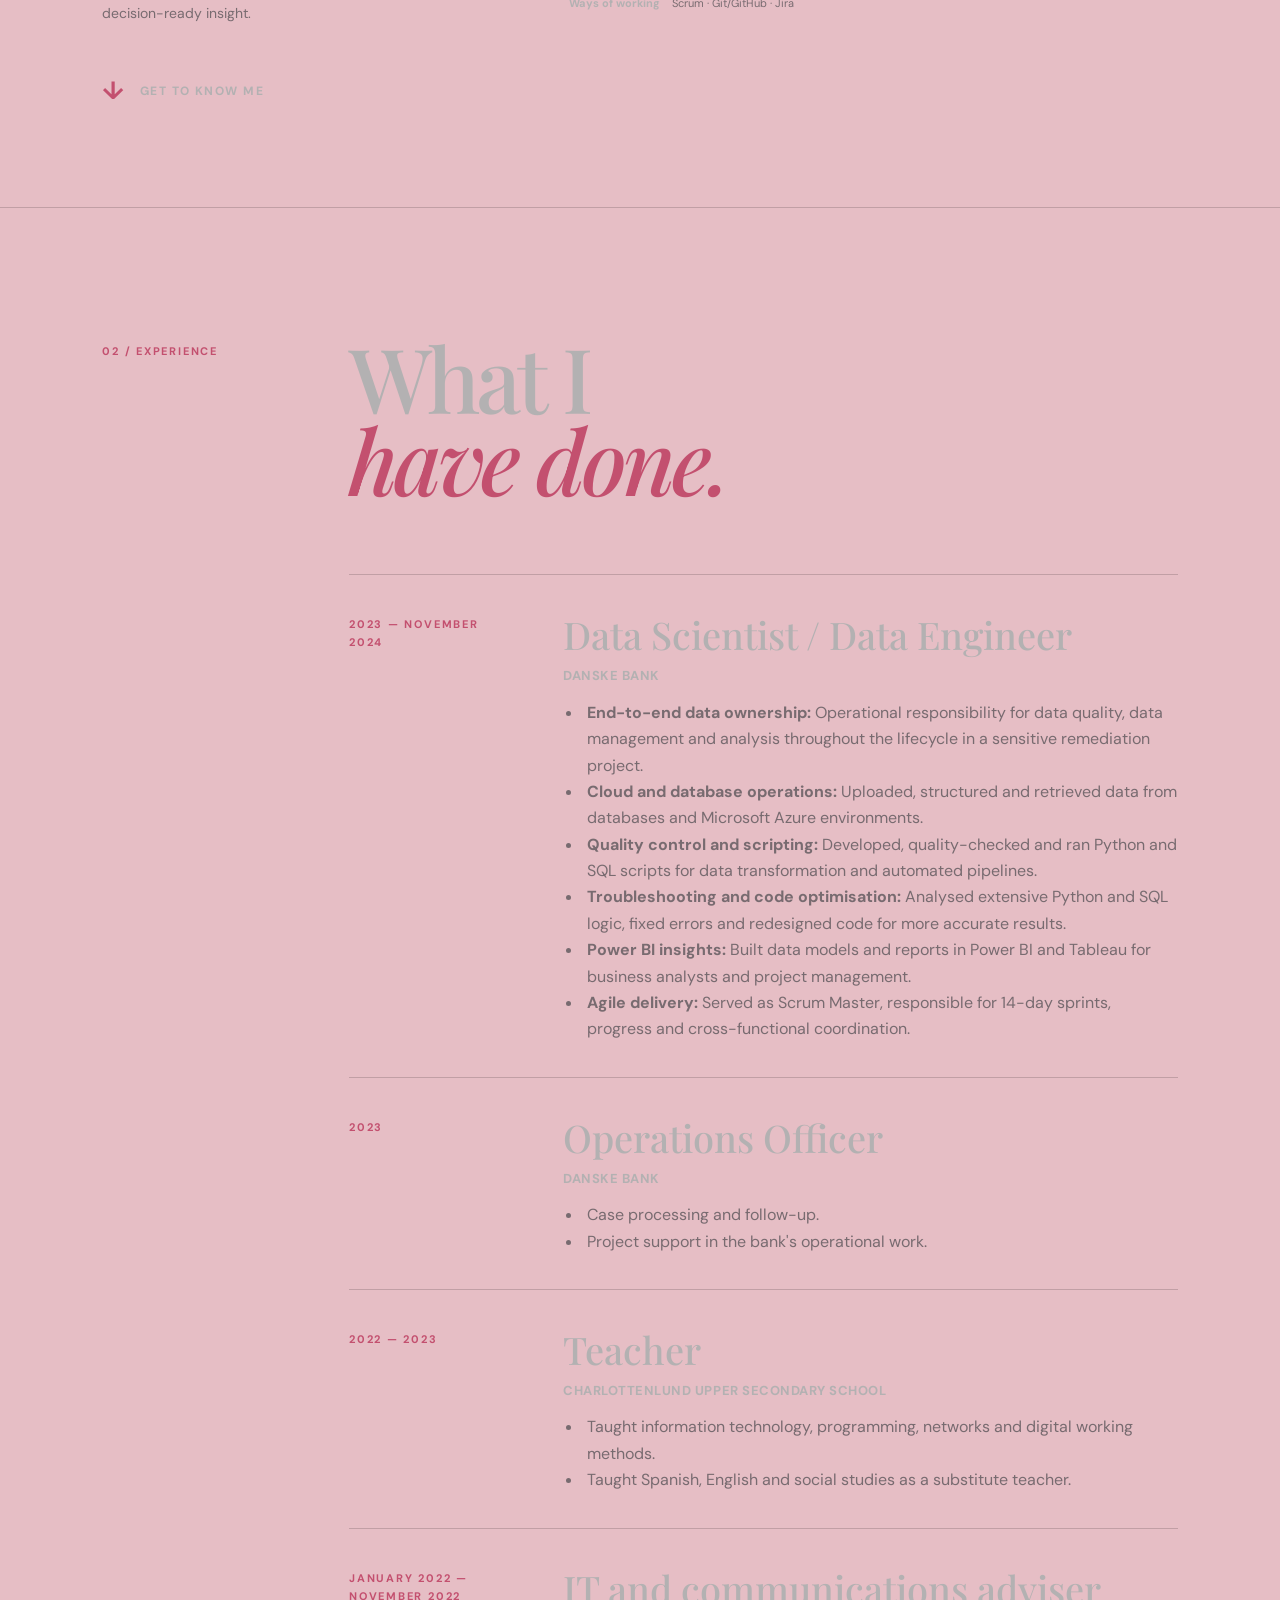
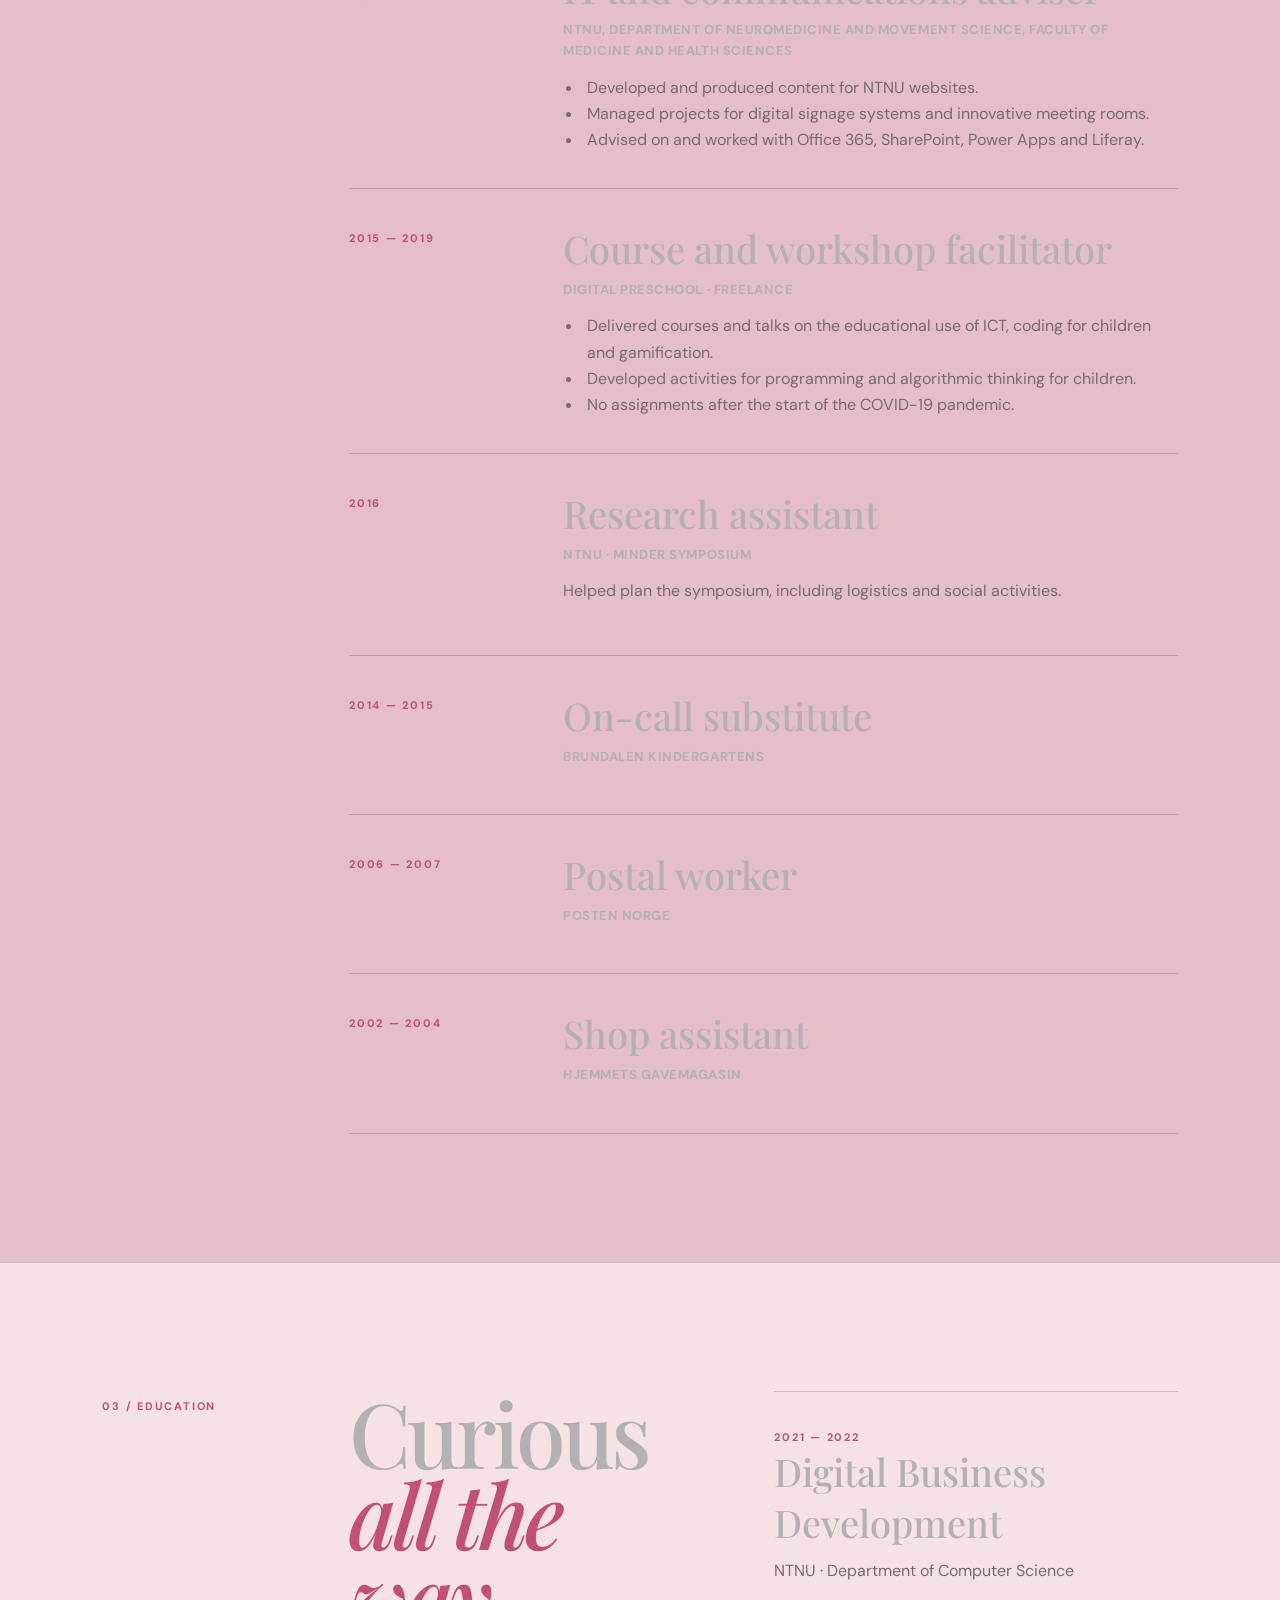
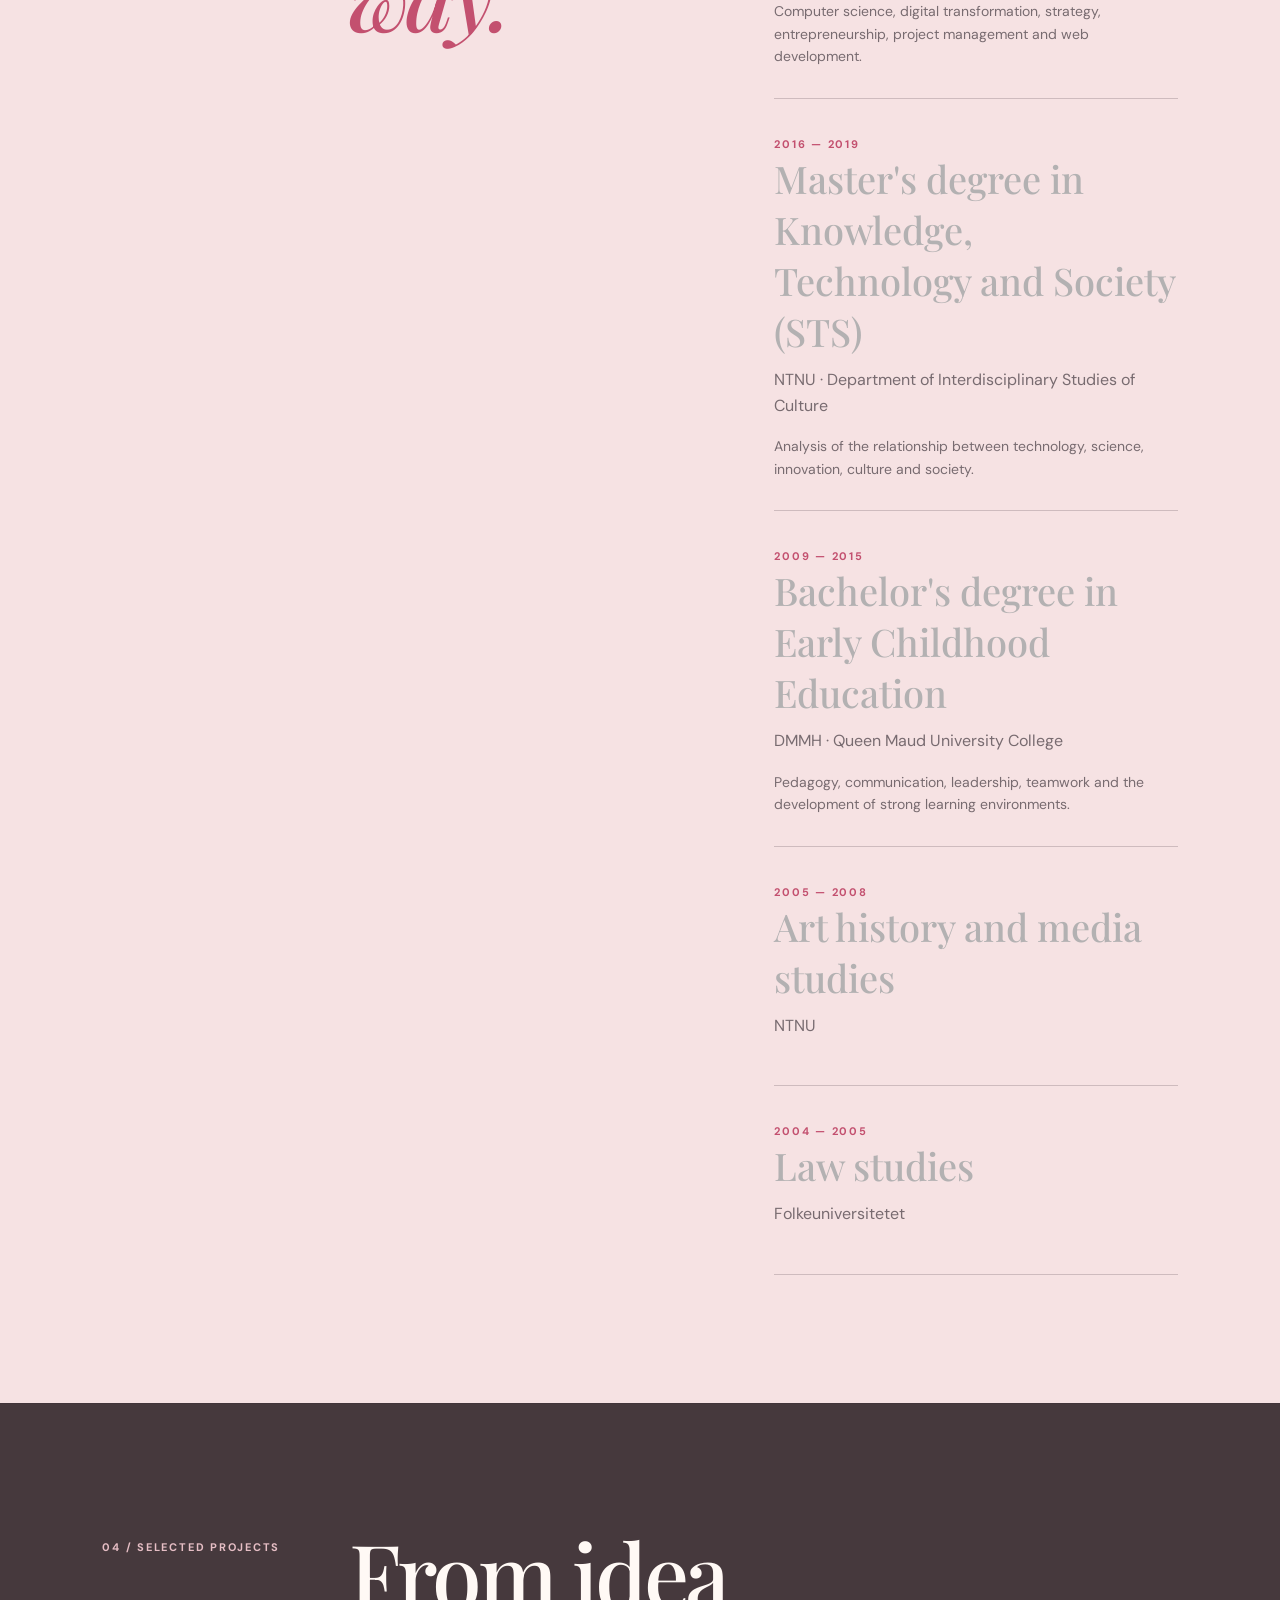
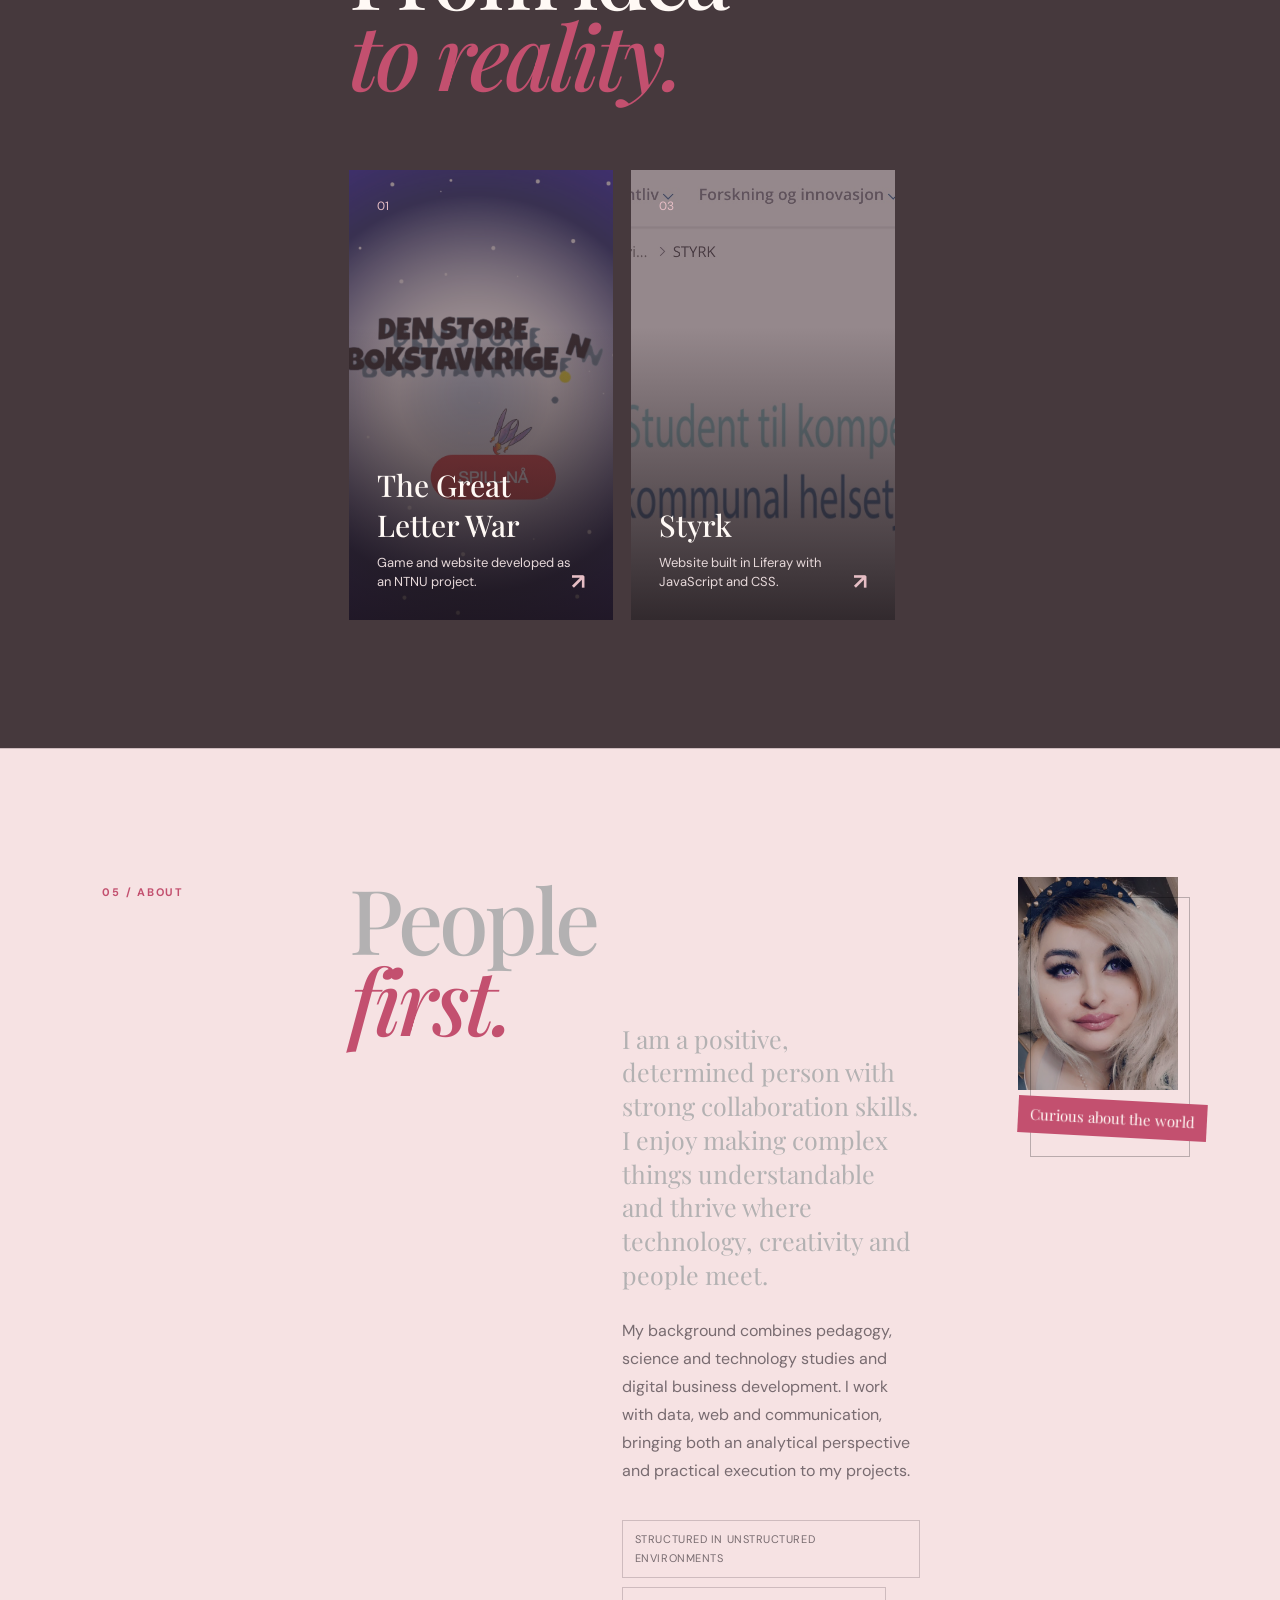
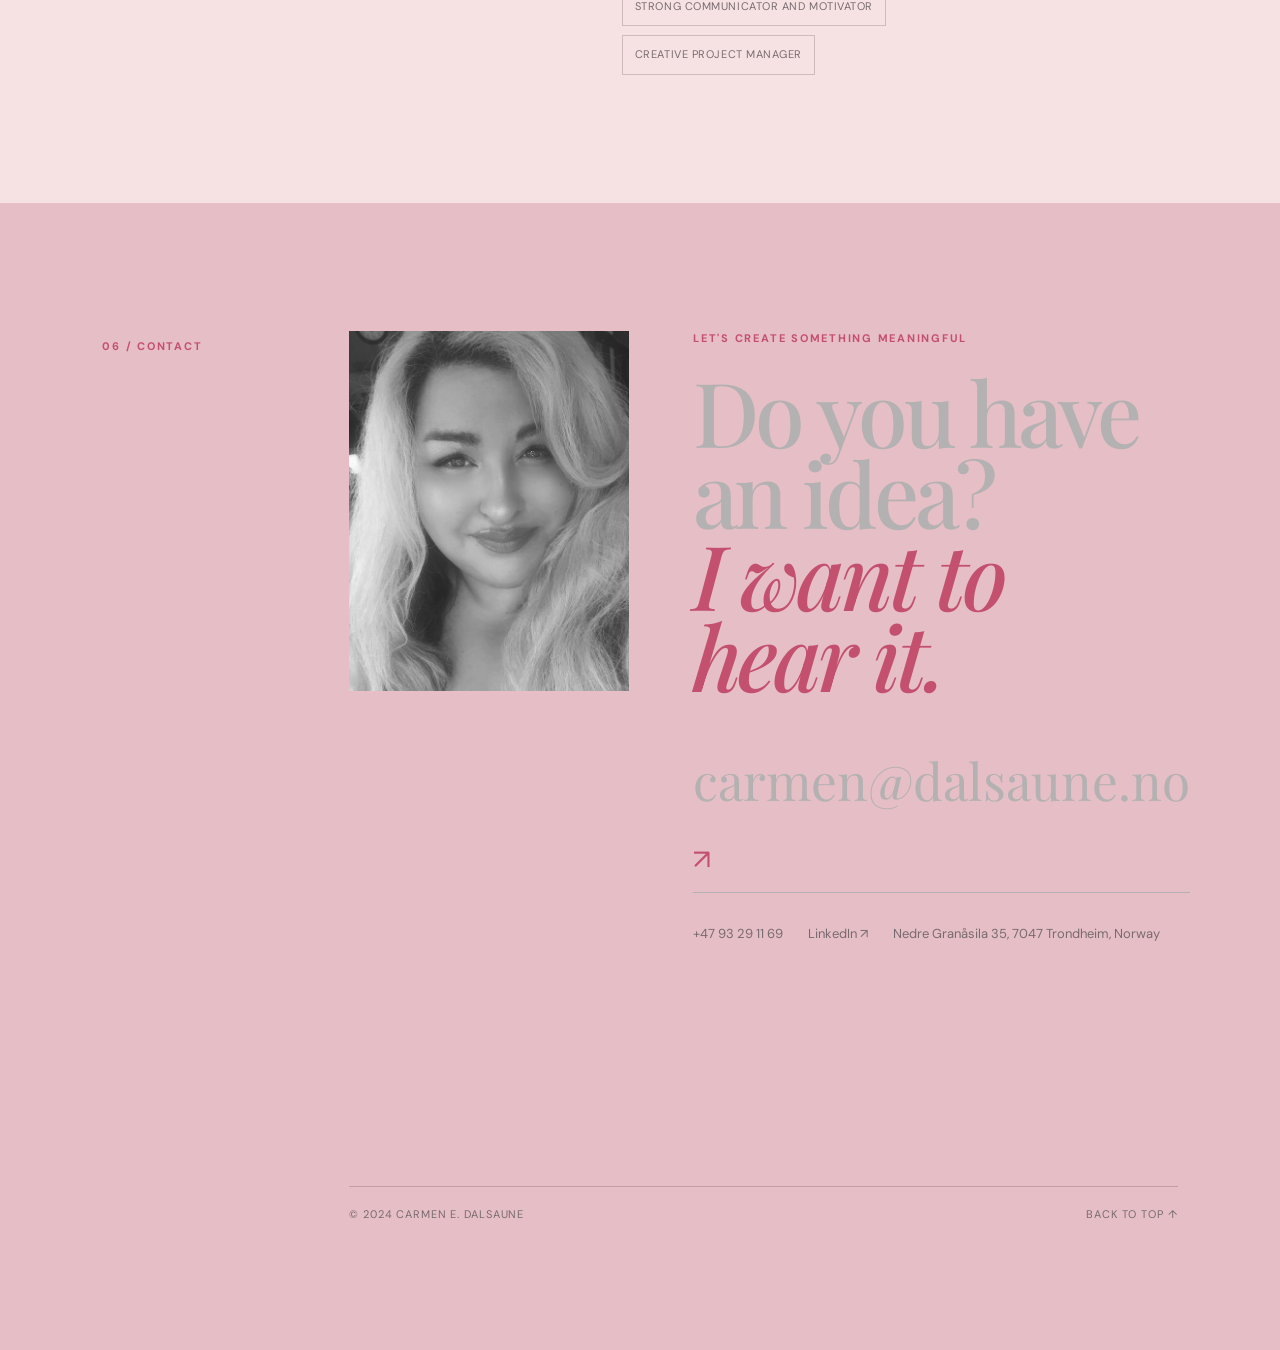
==== commit 1eb08457: "changes" ====
--- a/carmen-cv/index-en.html
+++ b/carmen-cv/index-en.html
@@ -24,8 +24,8 @@
                 <p class="eyebrow">Online CV · Trondheim, Norway</p>
                 <h1 id="hero-title">Data<br><em>Scientist</em></h1>
                 <p class="hero-name">Carmen Elizabeth Dalsaune</p>
-                <p class="hero-intro">Data Scientist with end-to-end expertise across the data lifecycle, from raw data acquisition and Azure architecture to code-driven transformation, troubleshooting and Power BI visualisation. I combine experience in complex, regulated financial data environments with an interdisciplinary master's degree in Science and Technology Studies (STS) and NTNU education in IT, economics and law.</p>
-                <p class="hero-intro">Specialist knowledge of Azure, Python, SQL, JavaScript, HTML and CSS, with particular experience extracting data from legacy systems, fixing failing code logic and turning raw data into decision-ready insight.</p>
+                <p class="hero-intro">Data Scientist with expertise throughout the full data lifecycle, from raw data acquisition and Azure architecture to code-driven transformation, troubleshooting and Power BI visualisation. I combine experience in complex, regulated financial data environments with an interdisciplinary master's degree in Science and Technology Studies (STS) and NTNU education in IT, economics and law.</p>
+                <p class="hero-intro">Specialist knowledge of Azure, Python, SQL, JavaScript, HTML and CSS, with particular experience extracting data from legacy systems, very good at correcting and troubleshooting code logic, and turning raw data into decision-ready insight.</p>
                 <a class="scroll-link" href="#about"><span>↓</span> Get to know me</a>
             </div>
             <div class="hero-details">
